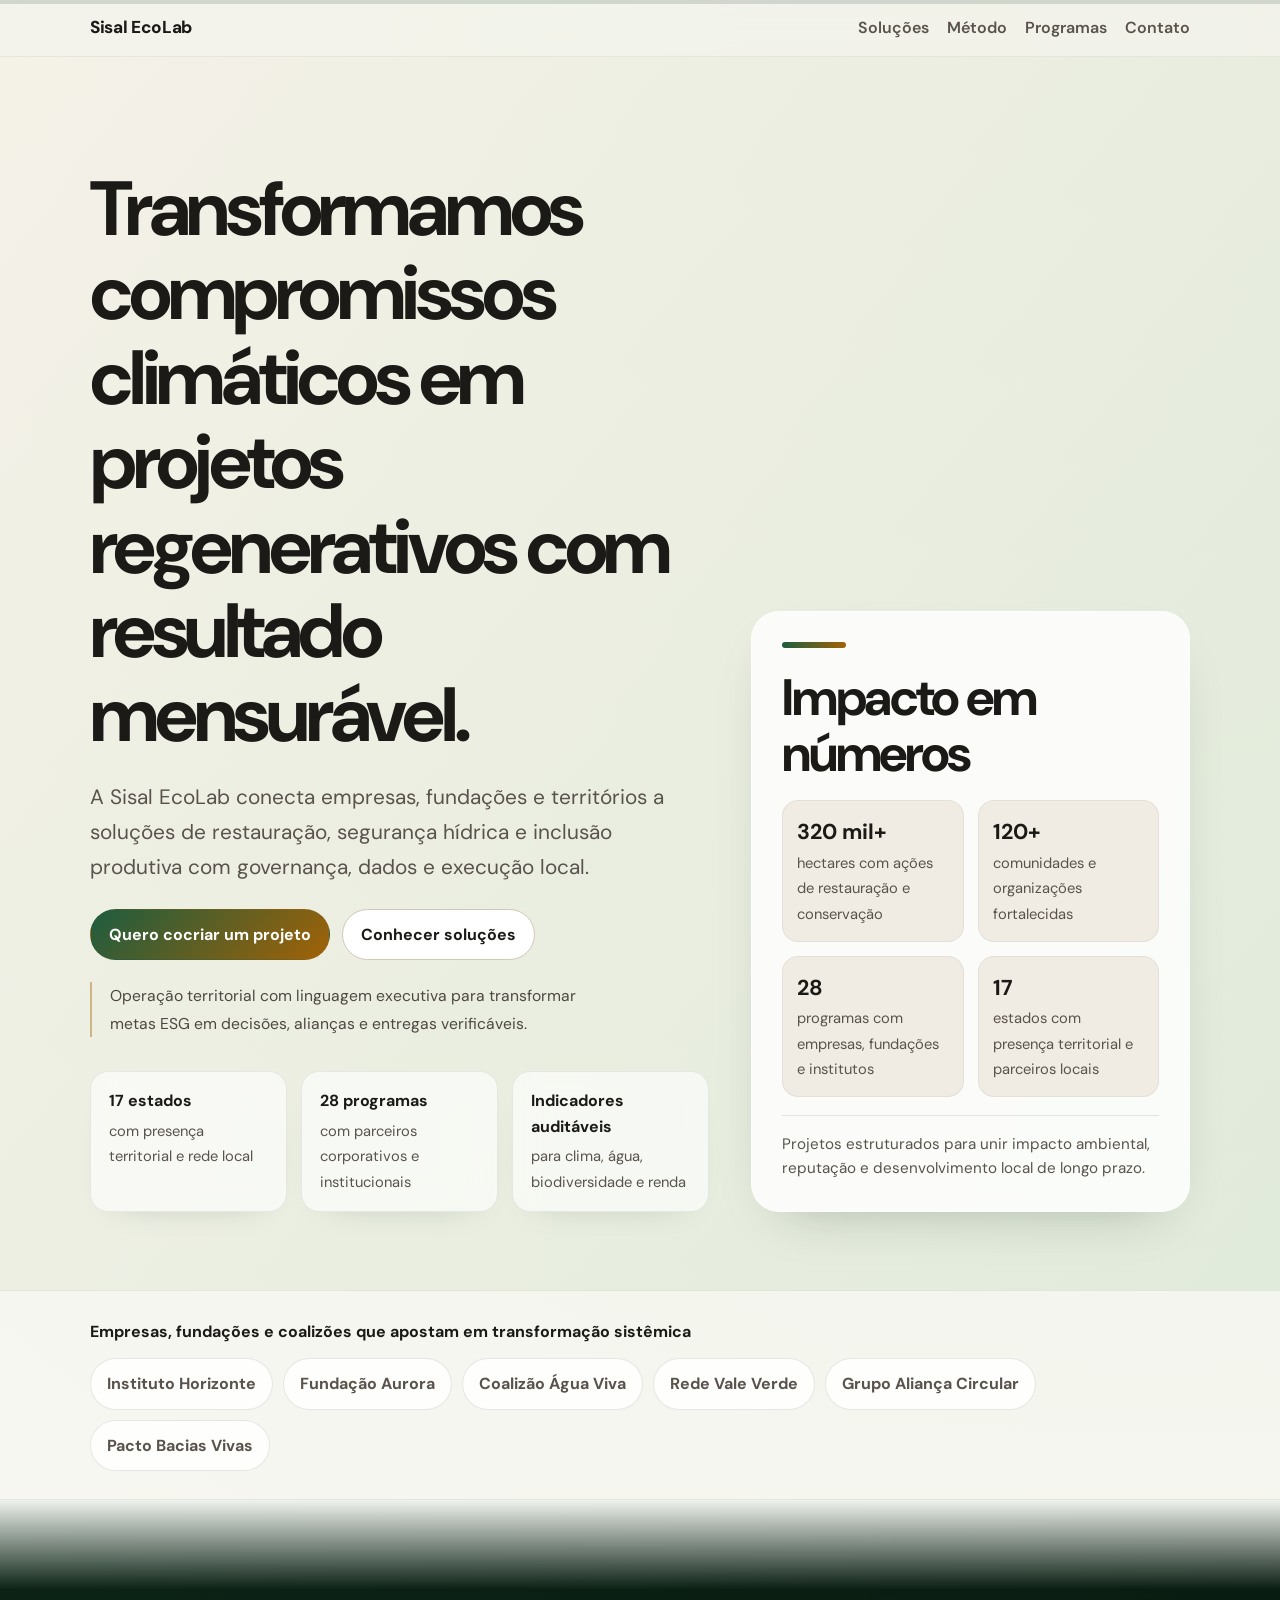
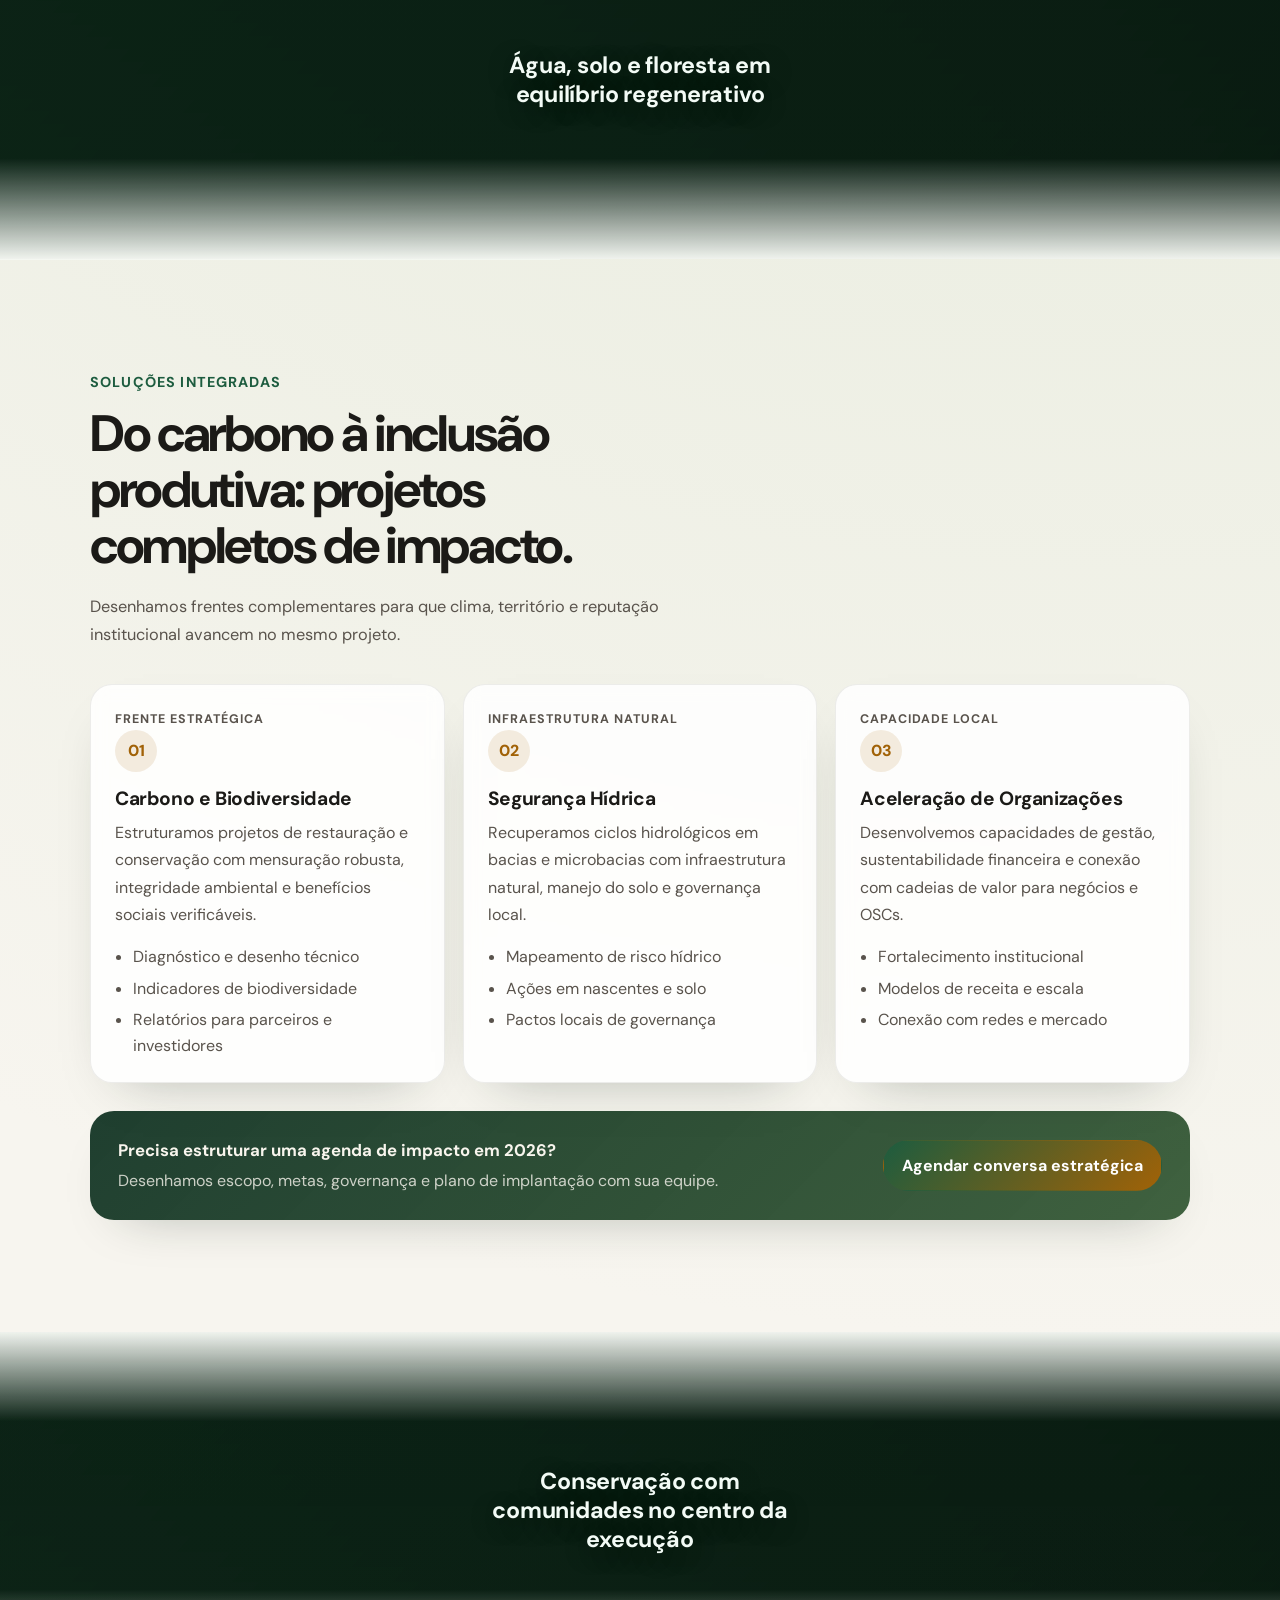
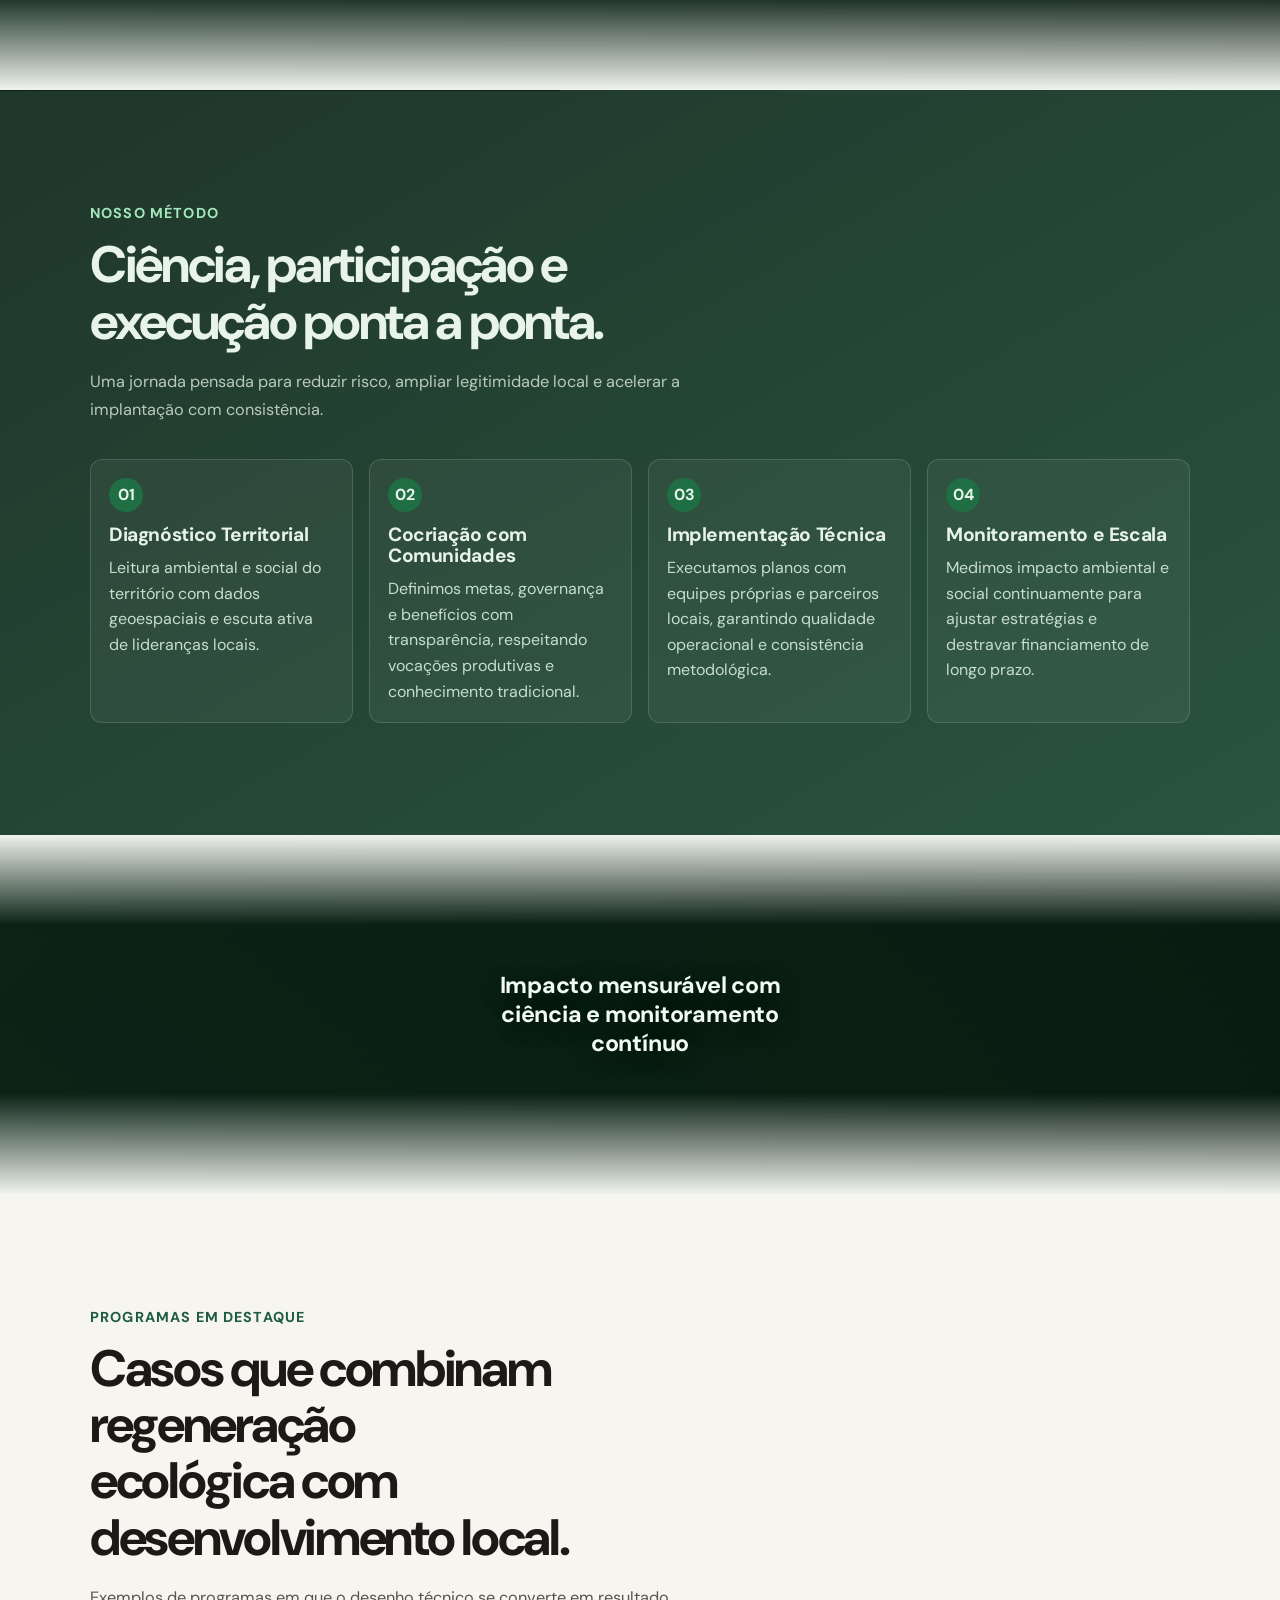
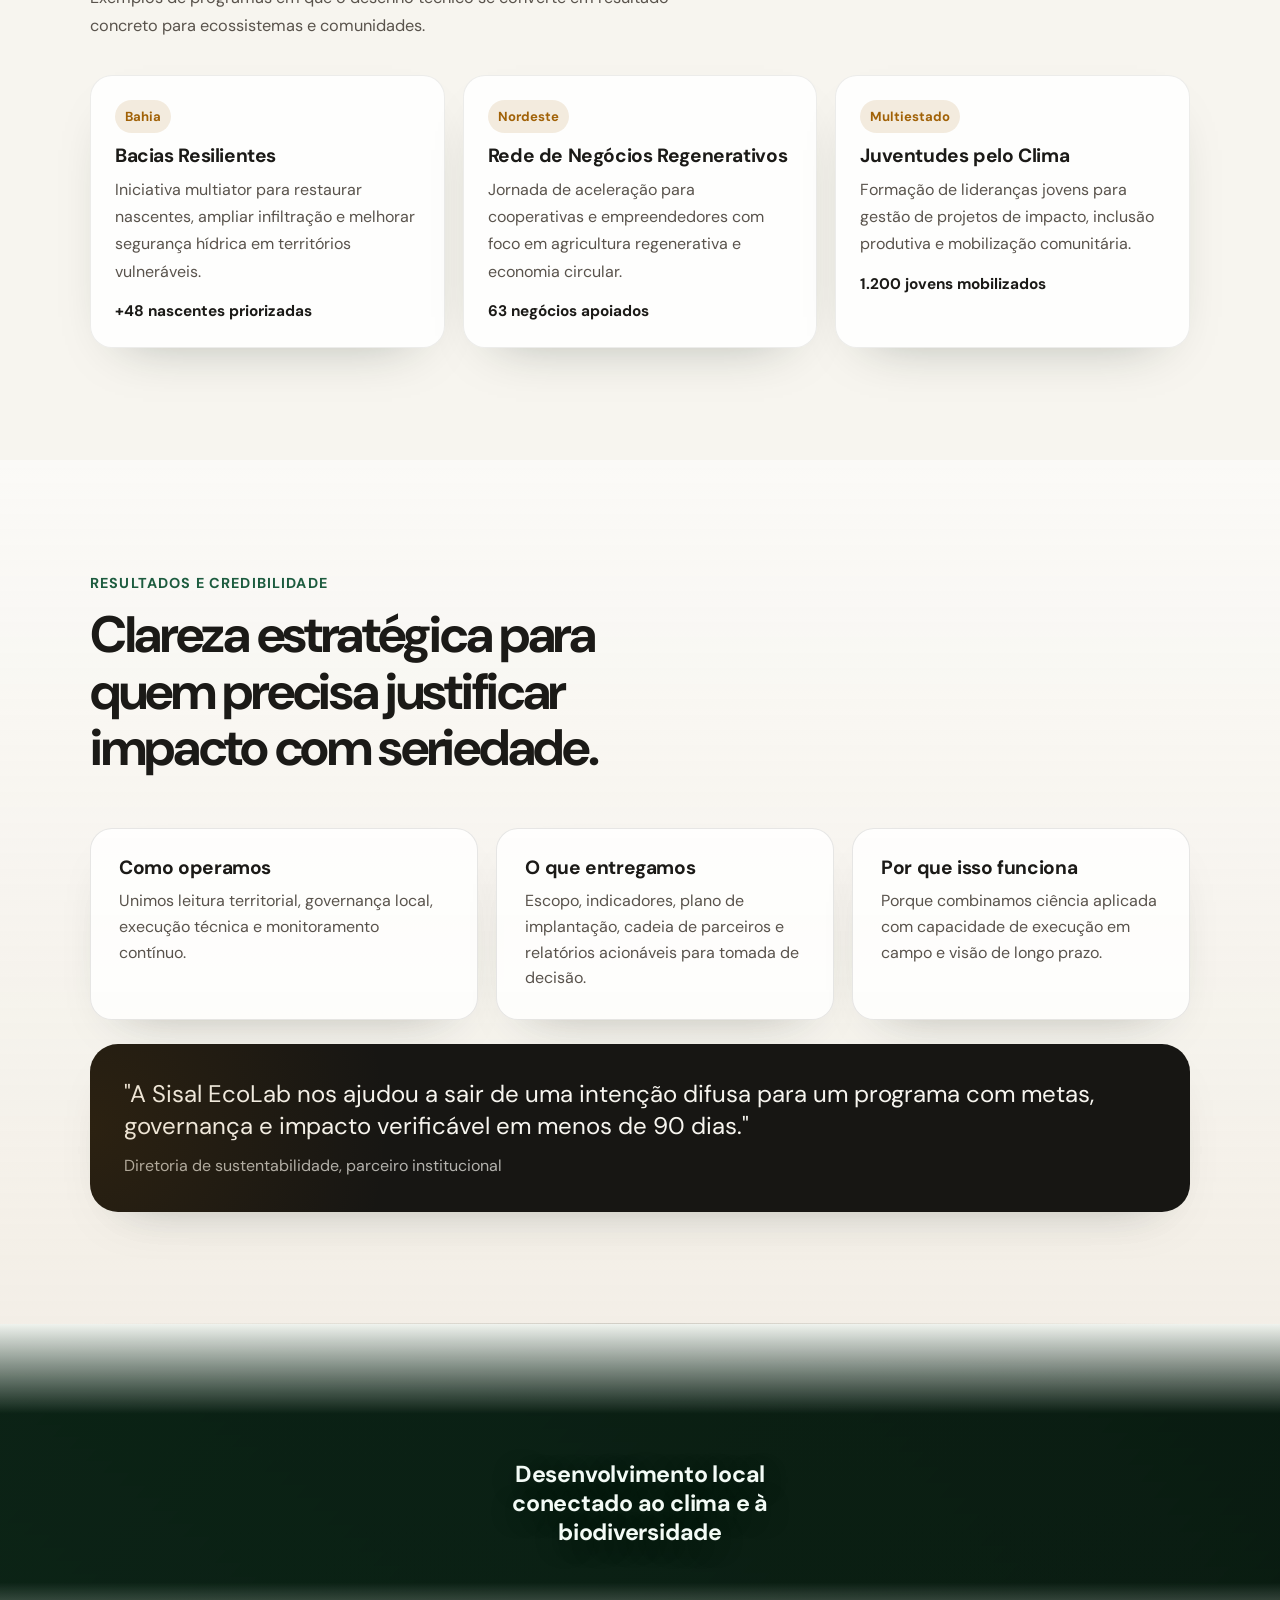
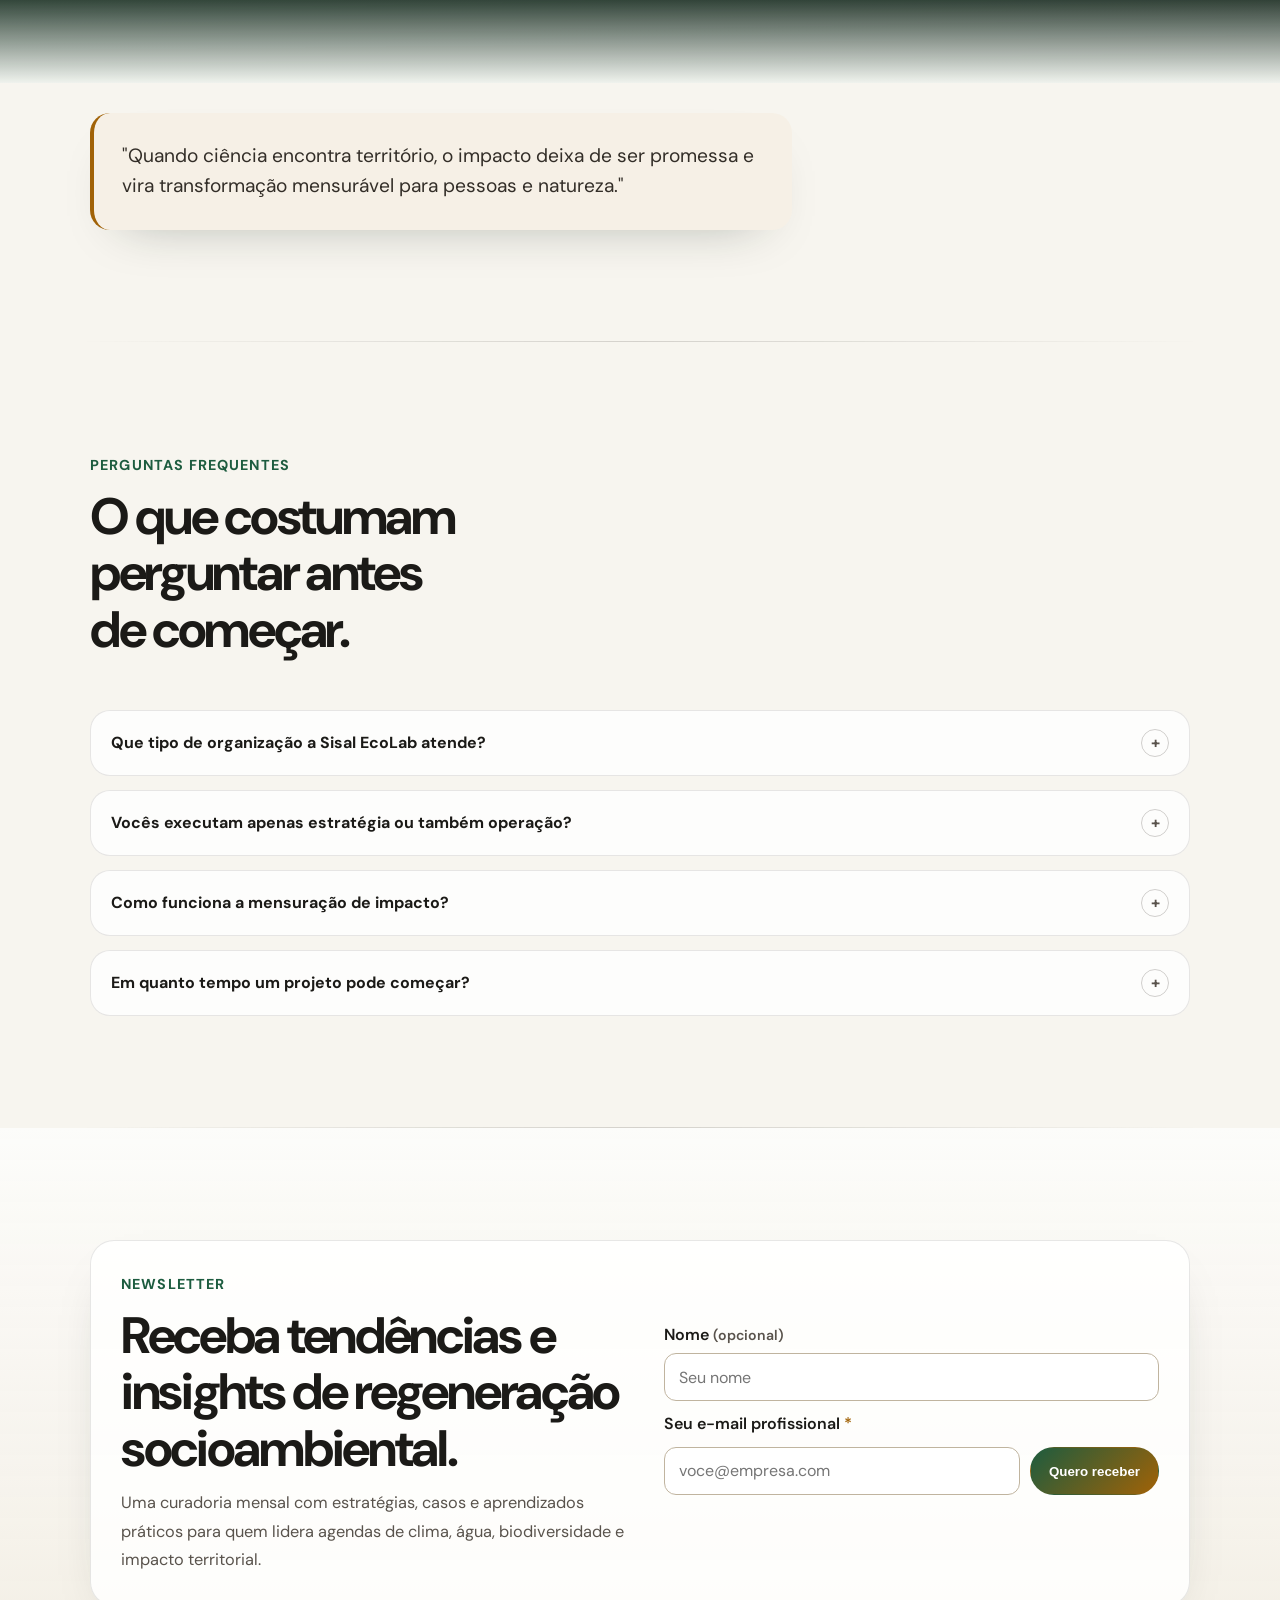
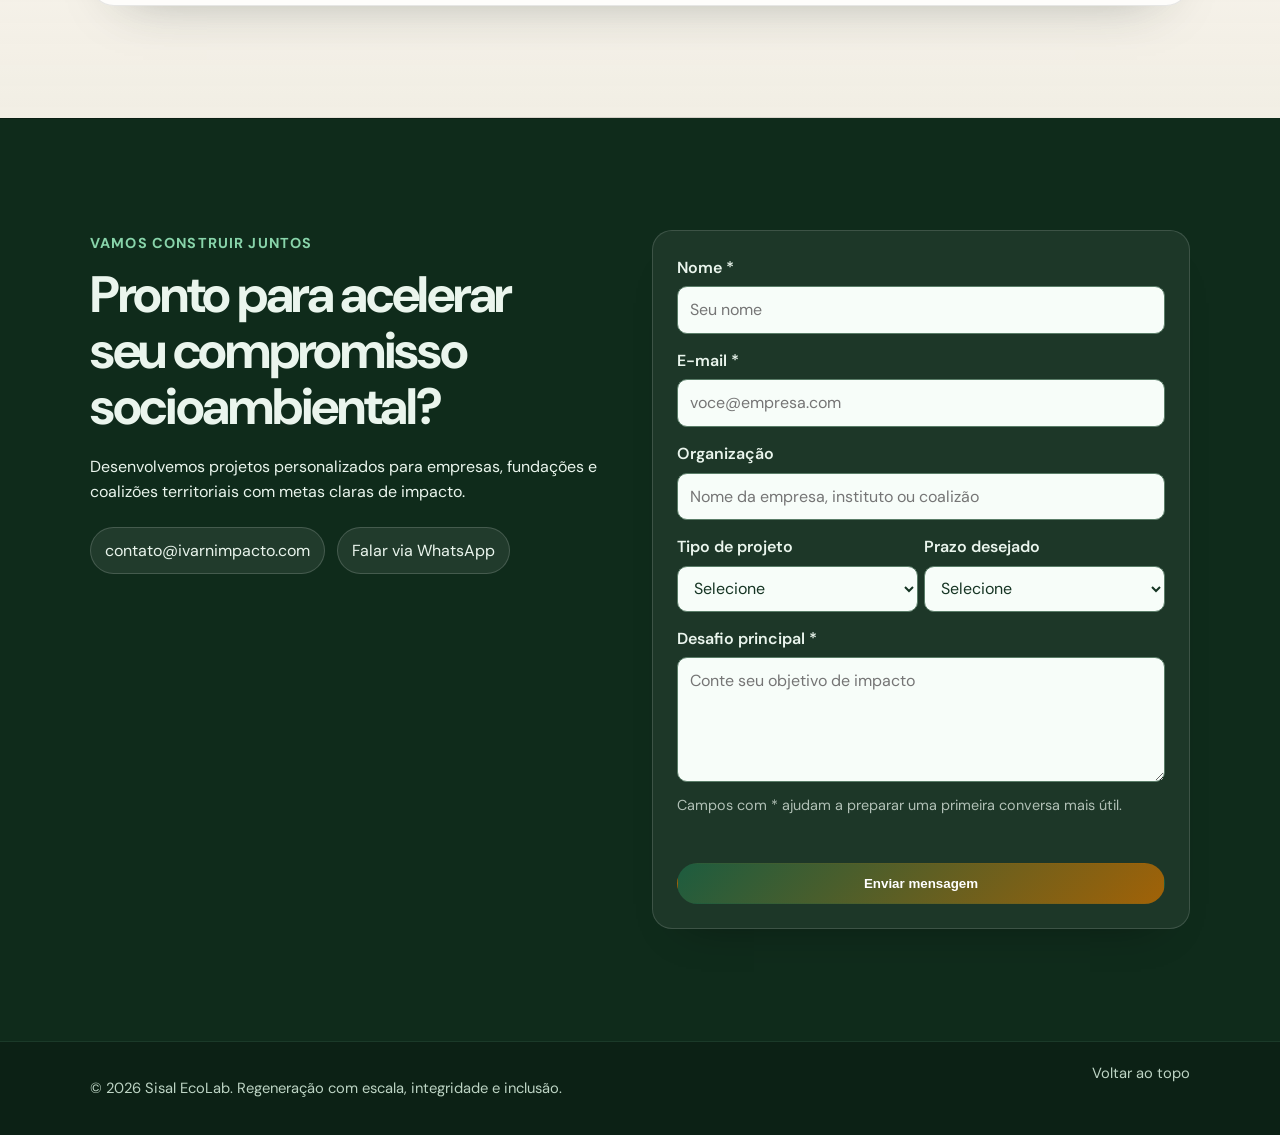
==== index.html @ efd819de "Integra formulário de contato ao Formspree (xqewwgpq) e envio via fetch. Made-with: Cursor" ====
<!doctype html>
<html lang="pt-BR">
  <head>
    <meta charset="UTF-8" />
    <meta name="viewport" content="width=device-width, initial-scale=1.0" />
    <title>Sisal EcoLab | Regeneração com Comunidades</title>
    <meta
      name="description"
      content="Aceleramos regeneração ambiental e impacto social com ciência, tecnologia e colaboração local."
    />
    <meta name="theme-color" content="#1d7a4c" />
    <meta property="og:type" content="website" />
    <meta property="og:title" content=" Sisal EcoLab| Regeneração com Comunidades" />
    <meta
      property="og:description"
      content="Aceleramos regeneração ambiental e impacto social com ciência, tecnologia e colaboração local."
    />
    <meta
      property="og:image"
      content="https://images.unsplash.com/photo-1448375240586-882707db888b?auto=format&fit=crop&w=1800&q=80"
    />
    <link rel="preconnect" href="https://fonts.googleapis.com" />
    <link rel="preconnect" href="https://fonts.gstatic.com" crossorigin />
    <link
      href="https://fonts.googleapis.com/css2?family=DM+Sans:wght@400;500;700;800&display=swap"
      rel="stylesheet"
    />
    <link
      rel="preload"
      as="image"
      href="https://images.unsplash.com/photo-1448375240586-882707db888b?auto=format&fit=crop&w=1800&q=80"
    />
    <link rel="stylesheet" href="styles.css" />
  </head>
  <body class="no-js">
    <a class="skip-link" href="#inicio">Pular para o conteúdo</a>
    <div class="scroll-bg" aria-hidden="true">
      <div class="scroll-bg-layer scroll-bg-primary"></div>
      <div class="scroll-bg-layer scroll-bg-secondary"></div>
      <div class="scroll-bg-vignette"></div>
    </div>

    <div class="scroll-progress" aria-hidden="true">
      <span class="scroll-progress-bar"></span>
    </div>

    <header class="site-header">
      <div class="container nav">
        <a class="logo" href="#inicio">Sisal EcoLab </a>
        <button
          type="button"
          class="nav-toggle"
          aria-expanded="false"
          aria-controls="nav-primary"
          aria-label="Abrir menu de navegação"
        >
          <span class="nav-toggle__bar" aria-hidden="true"></span>
          <span class="nav-toggle__bar" aria-hidden="true"></span>
          <span class="nav-toggle__bar" aria-hidden="true"></span>
        </button>
        <nav id="nav-primary" class="primary-nav" aria-label="Principal">
          <a href="#solucoes">Soluções</a>
          <a href="#metodo">Método</a>
          <a href="#programas">Programas</a>
          <a href="#contato">Contato</a>
        </nav>
      </div>
    </header>

    <main>
      <section id="inicio" class="hero reveal">
        <div class="container hero-grid">
          <div class="hero-copy">
            <h1>Transformamos compromissos climáticos em projetos regenerativos com resultado mensurável.</h1>
            <p class="lead">
              A Sisal EcoLab conecta empresas, fundações e territórios a
              soluções de restauração, segurança hídrica e inclusão produtiva
              com governança, dados e execução local.
            </p>
            <div class="hero-cta">
              <a class="btn btn-primary" href="#contato">Quero cocriar um projeto</a>
              <a class="btn btn-secondary" href="#solucoes">Conhecer soluções</a>
            </div>
            <div class="hero-editorial-note">
              Operação territorial com linguagem executiva para transformar metas
              ESG em decisões, alianças e entregas verificáveis.
            </div>
            <div class="hero-proof">
              <div>
                <strong>17 estados</strong>
                <span>com presença territorial e rede local</span>
              </div>
              <div>
                <strong>28 programas</strong>
                <span>com parceiros corporativos e institucionais</span>
              </div>
              <div>
                <strong>Indicadores auditáveis</strong>
                <span>para clima, água, biodiversidade e renda</span>
              </div>
            </div>
          </div>
          <aside class="hero-card reveal">
            <div class="hero-card-accent" aria-hidden="true"></div>
            <h2>Impacto em números</h2>
            <div class="stats-grid">
              <article>
                <strong data-countup="320">320 mil+</strong>
                <span>hectares com ações de restauração e conservação</span>
              </article>
              <article>
                <strong data-countup="120">120+</strong>
                <span>comunidades e organizações fortalecidas</span>
              </article>
              <article>
                <strong data-countup="28">28</strong>
                <span>programas com empresas, fundações e institutos</span>
              </article>
              <article>
                <strong data-countup="17">17</strong>
                <span>estados com presença territorial e parceiros locais</span>
              </article>
            </div>
            <div class="hero-card-note">
              Projetos estruturados para unir impacto ambiental, reputação e
              desenvolvimento local de longo prazo.
            </div>
          </aside>
        </div>
      </section>

      <section class="trust reveal">
        <div class="container">
          <p>Empresas, fundações e coalizões que apostam em transformação sistêmica</p>
          <div class="trust-list">
            <span>Instituto Horizonte</span>
            <span>Fundação Aurora</span>
            <span>Coalizão Água Viva</span>
            <span>Rede Vale Verde</span>
            <span>Grupo Aliança Circular</span>
            <span>Pacto Bacias Vivas</span>
          </div>
        </div>
      </section>

      <div class="scroll-transition transition-water reveal">
        <div class="scroll-transition-media"></div>
        <div class="scroll-transition-overlay"></div>
        <div class="scroll-transition-content">
          <p>Água, solo e floresta em equilíbrio regenerativo</p>
        </div>
      </div>

      <section id="solucoes" class="section section-image solucoes-bg reveal">
        <div class="container">
          <div class="section-heading">
            <p class="eyebrow">Soluções integradas</p>
            <h2>Do carbono à inclusão produtiva: projetos completos de impacto.</h2>
            <p class="section-intro">
              Desenhamos frentes complementares para que clima, território e
              reputação institucional avancem no mesmo projeto.
            </p>
          </div>
          <div class="cards">
            <article class="card reveal">
              <p class="card-eyebrow">Frente estratégica</p>
              <div class="card-icon" aria-hidden="true">01</div>
              <h3>Carbono e Biodiversidade</h3>
              <p>
                Estruturamos projetos de restauração e conservação com
                mensuração robusta, integridade ambiental e benefícios sociais
                verificáveis.
              </p>
              <ul class="card-list">
                <li>Diagnóstico e desenho técnico</li>
                <li>Indicadores de biodiversidade</li>
                <li>Relatórios para parceiros e investidores</li>
              </ul>
            </article>
            <article class="card reveal">
              <p class="card-eyebrow">Infraestrutura natural</p>
              <div class="card-icon" aria-hidden="true">02</div>
              <h3>Segurança Hídrica</h3>
              <p>
                Recuperamos ciclos hidrológicos em bacias e microbacias com
                infraestrutura natural, manejo do solo e governança local.
              </p>
              <ul class="card-list">
                <li>Mapeamento de risco hídrico</li>
                <li>Ações em nascentes e solo</li>
                <li>Pactos locais de governança</li>
              </ul>
            </article>
            <article class="card reveal">
              <p class="card-eyebrow">Capacidade local</p>
              <div class="card-icon" aria-hidden="true">03</div>
              <h3>Aceleração de Organizações</h3>
              <p>
                Desenvolvemos capacidades de gestão, sustentabilidade financeira
                e conexão com cadeias de valor para negócios e OSCs.
              </p>
              <ul class="card-list">
                <li>Fortalecimento institucional</li>
                <li>Modelos de receita e escala</li>
                <li>Conexão com redes e mercado</li>
              </ul>
            </article>
          </div>
          <div class="inline-cta reveal">
            <div>
              <strong>Precisa estruturar uma agenda de impacto em 2026?</strong>
              <p>Desenhamos escopo, metas, governança e plano de implantação com sua equipe.</p>
            </div>
            <a class="btn btn-primary" href="#contato">Agendar conversa estratégica</a>
          </div>
        </div>
      </section>

      <div class="scroll-transition transition-forest reveal">
        <div class="scroll-transition-media"></div>
        <div class="scroll-transition-overlay"></div>
        <div class="scroll-transition-content">
          <p>Conservação com comunidades no centro da execução</p>
        </div>
      </div>

      <section id="metodo" class="section section-dark section-image metodo-bg reveal">
        <div class="container">
          <div class="section-heading section-heading-dark">
            <p class="eyebrow">Nosso método</p>
            <h2>Ciência, participação e execução ponta a ponta.</h2>
            <p class="section-intro">
              Uma jornada pensada para reduzir risco, ampliar legitimidade local
              e acelerar a implantação com consistência.
            </p>
          </div>
          <div class="timeline">
            <article class="reveal">
              <span>01</span>
              <h3>Diagnóstico Territorial</h3>
              <p>
                Leitura ambiental e social do território com dados geoespaciais
                e escuta ativa de lideranças locais.
              </p>
            </article>
            <article class="reveal">
              <span>02</span>
              <h3>Cocriação com Comunidades</h3>
              <p>
                Definimos metas, governança e benefícios com transparência,
                respeitando vocações produtivas e conhecimento tradicional.
              </p>
            </article>
            <article class="reveal">
              <span>03</span>
              <h3>Implementação Técnica</h3>
              <p>
                Executamos planos com equipes próprias e parceiros locais,
                garantindo qualidade operacional e consistência metodológica.
              </p>
            </article>
            <article class="reveal">
              <span>04</span>
              <h3>Monitoramento e Escala</h3>
              <p>
                Medimos impacto ambiental e social continuamente para ajustar
                estratégias e destravar financiamento de longo prazo.
              </p>
            </article>
          </div>
        </div>
      </section>

      <div class="scroll-transition transition-earth reveal">
        <div class="scroll-transition-media"></div>
        <div class="scroll-transition-overlay"></div>
        <div class="scroll-transition-content">
          <p>Impacto mensurável com ciência e monitoramento contínuo</p>
        </div>
      </div>

      <section id="programas" class="section section-image programas-bg reveal">
        <div class="container">
          <div class="section-heading">
            <p class="eyebrow">Programas em destaque</p>
            <h2>Casos que combinam regeneração ecológica com desenvolvimento local.</h2>
            <p class="section-intro">
              Exemplos de programas em que o desenho técnico se converte em
              resultado concreto para ecossistemas e comunidades.
            </p>
          </div>
          <div class="showcase">
            <article class="showcase-card reveal">
              <span class="badge">Bahia</span>
              <h3>Bacias Resilientes</h3>
              <p>
                Iniciativa multiator para restaurar nascentes, ampliar infiltração
                e melhorar segurança hídrica em territórios vulneráveis.
              </p>
              <strong class="showcase-metric">+48 nascentes priorizadas</strong>
            </article>
            <article class="showcase-card reveal">
              <span class="badge">Nordeste</span>
              <h3>Rede de Negócios Regenerativos</h3>
              <p>
                Jornada de aceleração para cooperativas e empreendedores com foco
                em agricultura regenerativa e economia circular.
              </p>
              <strong class="showcase-metric">63 negócios apoiados</strong>
            </article>
            <article class="showcase-card reveal">
              <span class="badge">Multiestado</span>
              <h3>Juventudes pelo Clima</h3>
              <p>
                Formação de lideranças jovens para gestão de projetos de impacto,
                inclusão produtiva e mobilização comunitária.
              </p>
              <strong class="showcase-metric">1.200 jovens mobilizados</strong>
            </article>
          </div>
        </div>
      </section>

      <section class="section results reveal">
        <div class="container">
          <div class="section-heading">
            <p class="eyebrow">Resultados e credibilidade</p>
            <h2>Clareza estratégica para quem precisa justificar impacto com seriedade.</h2>
          </div>
          <div class="results-grid">
            <article class="result-card reveal">
              <h3>Como operamos</h3>
              <p>Unimos leitura territorial, governança local, execução técnica e monitoramento contínuo.</p>
            </article>
            <article class="result-card reveal">
              <h3>O que entregamos</h3>
              <p>Escopo, indicadores, plano de implantação, cadeia de parceiros e relatórios acionáveis para tomada de decisão.</p>
            </article>
            <article class="result-card reveal">
              <h3>Por que isso funciona</h3>
              <p>Porque combinamos ciência aplicada com capacidade de execução em campo e visão de longo prazo.</p>
            </article>
          </div>
          <div class="testimonial reveal">
            <p>
              "A Sisal EcoLab nos ajudou a sair de uma intenção difusa para um programa
              com metas, governança e impacto verificável em menos de 90 dias."
            </p>
            <span>Diretoria de sustentabilidade, parceiro institucional</span>
          </div>
        </div>
      </section>

      <div class="scroll-transition transition-community reveal">
        <div class="scroll-transition-media"></div>
        <div class="scroll-transition-overlay"></div>
        <div class="scroll-transition-content">
          <p>Desenvolvimento local conectado ao clima e à biodiversidade</p>
        </div>
      </div>

      <section class="section quote reveal">
        <div class="container">
          <blockquote>
            "Quando ciência encontra território, o impacto deixa de ser promessa
            e vira transformação mensurável para pessoas e natureza."
          </blockquote>
        </div>
      </section>

      <section class="section faq reveal">
        <div class="container">
          <div class="section-heading">
            <p class="eyebrow">Perguntas frequentes</p>
            <h2>O que costumam perguntar antes de começar.</h2>
          </div>
          <div class="faq-list">
            <details class="faq-item reveal">
              <summary>Que tipo de organização a Sisal EcoLab atende?</summary>
              <p>Empresas, fundações, institutos e coalizões que precisam estruturar ou operar projetos de impacto socioambiental com metas claras.</p>
            </details>
            <details class="faq-item reveal">
              <summary>Vocês executam apenas estratégia ou também operação?</summary>
              <p>Atuamos ponta a ponta: diagnóstico, desenho, governança, implantação, mobilização local e monitoramento de resultados.</p>
            </details>
            <details class="faq-item reveal">
              <summary>Como funciona a mensuração de impacto?</summary>
              <p>Definimos indicadores desde o início e construímos rotinas de monitoramento para clima, água, biodiversidade e impacto social.</p>
            </details>
            <details class="faq-item reveal">
              <summary>Em quanto tempo um projeto pode começar?</summary>
              <p>Projetos mais enxutos podem iniciar em poucas semanas. Programas territoriais maiores passam por uma fase inicial de desenho e alinhamento.</p>
            </details>
          </div>
        </div>
      </section>

      <section class="section newsletter reveal" aria-label="Newsletter">
        <div class="container newsletter-wrap">
          <div class="newsletter-copy">
            <p class="eyebrow">Newsletter</p>
            <h2>Receba tendências e insights de regeneração socioambiental.</h2>
            <p class="section-intro">
              Uma curadoria mensal com estratégias, casos e aprendizados práticos
              para quem lidera agendas de clima, água, biodiversidade e impacto territorial.
            </p>
          </div>
          <form
            class="newsletter-form"
            action="https://formspree.io/f/mjgjjpgy"
            method="POST"
            novalidate
          >
            <input type="hidden" name="_subject" value="Newsletter — Sisal EcoLab" />
            <div class="newsletter-name-field">
              <label for="newsletter-name">Nome <span class="optional-hint">(opcional)</span></label>
              <input
                id="newsletter-name"
                name="nome"
                type="text"
                autocomplete="name"
                placeholder="Seu nome"
              />
            </div>
            <label for="newsletter-email">
              Seu e-mail profissional <span class="required-mark" aria-hidden="true">*</span>
            </label>
            <div class="newsletter-field">
              <input
                id="newsletter-email"
                name="email"
                type="email"
                autocomplete="email"
                required
                placeholder="voce@empresa.com"
              />
              <button type="submit" class="btn btn-primary">Quero receber</button>
            </div>
            <p class="newsletter-status" role="status" aria-live="polite"></p>
          </form>
        </div>
      </section>

      <section id="contato" class="section cta section-image cta-bg reveal">
        <div class="container cta-grid">
          <div>
            <p class="eyebrow">Vamos construir juntos</p>
            <h2>Pronto para acelerar seu compromisso socioambiental?</h2>
            <p>
              Desenvolvemos projetos personalizados para empresas, fundações e
              coalizões territoriais com metas claras de impacto.
            </p>
            <div class="contact-options">
              <a href="mailto:contato@ivarnimpacto.com">contato@ivarnimpacto.com</a>
              <a href="https://wa.me/5500000000000">Falar via WhatsApp</a>
            </div>
          </div>
          <form
            class="contact-form"
            aria-label="Contato"
            action="https://formspree.io/f/xqewwgpq"
            method="POST"
            novalidate
          >
            <input type="hidden" name="_subject" value="Contato — Sisal EcoLab (site)" />
            <div class="field">
              <label for="contact-name">Nome <span aria-hidden="true">*</span></label>
              <input
                id="contact-name"
                name="name"
                type="text"
                autocomplete="name"
                required
                placeholder="Seu nome"
              />
            </div>
            <div class="field">
              <label for="contact-email">E-mail <span aria-hidden="true">*</span></label>
              <input
                id="contact-email"
                name="email"
                type="email"
                autocomplete="email"
                required
                placeholder="voce@empresa.com"
              />
            </div>
            <div class="field">
              <label for="contact-organization">Organização</label>
              <input
                id="contact-organization"
                name="organization"
                type="text"
                autocomplete="organization"
                placeholder="Nome da empresa, instituto ou coalizão"
              />
            </div>
            <div class="field field-split">
              <div>
                <label for="contact-project">Tipo de projeto</label>
                <select id="contact-project" name="projectType">
                  <option value="">Selecione</option>
                  <option>Carbono e biodiversidade</option>
                  <option>Segurança hídrica</option>
                  <option>Desenvolvimento territorial</option>
                  <option>Aceleração institucional</option>
                </select>
              </div>
              <div>
                <label for="contact-timeline">Prazo desejado</label>
                <select id="contact-timeline" name="timeline">
                  <option value="">Selecione</option>
                  <option>Imediato</option>
                  <option>30 a 60 dias</option>
                  <option>Próximo trimestre</option>
                  <option>Em planejamento</option>
                </select>
              </div>
            </div>
            <div class="field">
              <label for="contact-message">Desafio principal <span aria-hidden="true">*</span></label>
              <textarea
                id="contact-message"
                name="message"
                rows="4"
                required
                placeholder="Conte seu objetivo de impacto"
              ></textarea>
            </div>
            <p class="field-help">Campos com * ajudam a preparar uma primeira conversa mais útil.</p>
            <p class="form-status" role="status" aria-live="polite"></p>
            <button type="submit" class="btn btn-primary">Enviar mensagem</button>
          </form>
        </div>
      </section>
    </main>

    <footer class="site-footer">
      <div class="container footer-content">
        <p>© 2026 Sisal EcoLab. Regeneração com escala, integridade e inclusão.</p>
        <a href="#inicio">Voltar ao topo</a>
      </div>
    </footer>

    <script src="script.js"></script>
  </body>
</html>
---- styles.css ----
:root {
  --bg: #f7f5ef;
  --surface: #ffffff;
  --surface-2: #f1ece3;
  --text: #1b1a17;
  --muted: #59534c;
  --primary: #1d5c3f;
  --primary-2: #143e2b;
  --accent: #a16207;
  --ring: rgba(29, 92, 63, 0.2);
  --card-shadow: 0 22px 54px -34px rgba(19, 34, 24, 0.38);
  --progress-start: #1d5c3f;
  --progress-end: #b9872d;
  --progress-glow: rgba(185, 135, 45, 0.42);
  --border-soft: rgba(27, 26, 23, 0.1);
  --scrollbar-track: #e2ddd2;
  --scrollbar-thumb: #2f6b4d;
  --scrollbar-thumb-active: #9f6e1f;
  --scrollbar-glow: rgba(159, 110, 31, 0.35);
  --section-space: clamp(76px, 9vw, 112px);
}

* {
  box-sizing: border-box;
}

html,
body {
  margin: 0;
  padding: 0;
  font-family: "DM Sans", sans-serif;
  background: var(--bg);
  color: var(--text);
}

html {
  scroll-behavior: smooth;
  scrollbar-color: var(--scrollbar-thumb) var(--scrollbar-track);
  scrollbar-width: thin;
  transition: scrollbar-color 0.35s ease;
}

body {
  position: relative;
  line-height: 1.6;
  background-image: radial-gradient(circle at 90% 0, rgba(210, 223, 197, 0.72) 0, transparent 32%);
}

body::before {
  content: "";
  position: fixed;
  inset: 0;
  z-index: -1;
  pointer-events: none;
  opacity: 0.12;
  background-image:
    radial-gradient(circle at 12% 14%, rgba(255, 255, 255, 0.45), transparent 26%),
    radial-gradient(circle at 90% 85%, rgba(166, 128, 69, 0.13), transparent 24%),
    repeating-linear-gradient(
      45deg,
      rgba(35, 32, 28, 0.015) 0px,
      rgba(35, 32, 28, 0.015) 1px,
      transparent 1px,
      transparent 8px
    );
}

::-webkit-scrollbar {
  width: 13px;
  transition: width 0.3s ease;
}

::-webkit-scrollbar-track {
  background: var(--scrollbar-track);
  border-left: 1px solid rgba(31, 41, 30, 0.08);
  transition: background-color 0.35s ease;
}

::-webkit-scrollbar-thumb {
  background: linear-gradient(180deg, var(--scrollbar-thumb) 0%, #1f523a 100%);
  border: 2px solid var(--scrollbar-track);
  border-radius: 999px;
  box-shadow: 0 0 0 0 var(--scrollbar-glow);
  transition: background 0.35s ease, border-color 0.35s ease, box-shadow 0.35s ease;
}

::-webkit-scrollbar-thumb:hover {
  background: linear-gradient(180deg, var(--scrollbar-thumb-active) 0%, #805715 100%);
}

body.is-scrolling {
  --scrollbar-thumb: #2c7750;
  --scrollbar-track: #dbd5c8;
}

body.is-deep-scroll {
  --scrollbar-thumb: #9f6e1f;
  --scrollbar-track: #d6d0c2;
  --scrollbar-glow: rgba(159, 110, 31, 0.48);
}

a {
  color: inherit;
  text-decoration: none;
}

a:focus-visible,
button:focus-visible,
.btn:focus-visible {
  outline: 2px solid var(--primary);
  outline-offset: 3px;
}

.skip-link {
  position: fixed;
  top: -120px;
  left: 16px;
  z-index: 10050;
  padding: 12px 16px;
  background: var(--primary);
  color: #fff;
  font-weight: 700;
  border-radius: 10px;
  white-space: nowrap;
  box-shadow: 0 10px 28px rgba(0, 0, 0, 0.22);
  transition: top 0.22s ease;
}

.skip-link:focus,
.skip-link:focus-visible {
  top: calc(8px + env(safe-area-inset-top, 0px));
  outline: 2px solid #fff;
  outline-offset: 2px;
}

.container {
  width: min(1100px, 92%);
  margin: 0 auto;
}

.scroll-bg {
  position: fixed;
  inset: 0;
  z-index: -2;
  overflow: hidden;
  pointer-events: none;
}

.scroll-bg-layer {
  position: absolute;
  inset: -5%;
  background-position: center;
  background-size: cover;
  background-repeat: no-repeat;
  transform: scale(1.08);
  filter: saturate(1.05) contrast(1.04);
  transition: opacity 1.05s cubic-bezier(0.22, 1, 0.36, 1);
  will-change: transform, opacity;
}

.scroll-bg-primary {
  opacity: 1;
}

.scroll-bg-secondary {
  opacity: 0;
}

.scroll-bg-vignette {
  position: absolute;
  inset: 0;
  background:
    radial-gradient(circle at 20% 15%, rgba(212, 236, 216, 0.2), transparent 42%),
    linear-gradient(180deg, rgba(244, 247, 242, 0.82) 0%, rgba(244, 247, 242, 0.56) 48%, rgba(244, 247, 242, 0.86) 100%);
  animation: vignettePulse 11s ease-in-out infinite;
}

.site-header {
  position: sticky;
  top: 0;
  z-index: 20;
  background: rgba(247, 245, 239, 0.8);
  backdrop-filter: blur(14px);
  border-bottom: 1px solid rgba(27, 26, 23, 0.06);
  transition: background 0.24s ease, border-color 0.24s ease, box-shadow 0.24s ease;
}

.site-header.is-compact {
  background: rgba(247, 245, 239, 0.94);
  border-color: rgba(27, 26, 23, 0.1);
  box-shadow: 0 18px 30px -28px rgba(0, 0, 0, 0.4);
}

.scroll-progress {
  position: fixed;
  top: 0;
  left: 0;
  width: 100%;
  height: 4px;
  z-index: 40;
  background: rgba(12, 50, 28, 0.14);
}

header,
main,
footer {
  position: relative;
  z-index: 1;
}

.scroll-progress-bar {
  display: block;
  width: 0;
  height: 100%;
  background: linear-gradient(90deg, var(--progress-start) 0%, var(--progress-end) 100%);
  box-shadow: 0 0 16px var(--progress-glow);
  transition: width 0.12s linear, background 0.4s ease, box-shadow 0.4s ease;
}

.nav {
  display: flex;
  flex-wrap: wrap;
  justify-content: space-between;
  align-items: center;
  padding: 14px 0;
  gap: 12px 20px;
}

.logo {
  font-weight: 800;
  letter-spacing: -0.02em;
  font-size: 1.08rem;
}

.nav-toggle {
  display: none;
  flex-direction: column;
  justify-content: center;
  gap: 5px;
  width: 44px;
  height: 44px;
  padding: 0;
  border: 1px solid #c5d9c9;
  border-radius: 10px;
  background: rgba(255, 255, 255, 0.65);
  cursor: pointer;
  transition: background 0.2s ease, border-color 0.2s ease;
}

.nav-toggle:hover {
  background: #fff;
  border-color: #a8c4ae;
}

.nav-toggle__bar {
  display: block;
  width: 20px;
  height: 2px;
  margin: 0 auto;
  background: var(--text);
  border-radius: 1px;
  transition: transform 0.25s ease, opacity 0.2s ease;
}

.nav-toggle[aria-expanded="true"] .nav-toggle__bar:nth-child(1) {
  transform: translateY(7px) rotate(45deg);
}

.nav-toggle[aria-expanded="true"] .nav-toggle__bar:nth-child(2) {
  opacity: 0;
}

.nav-toggle[aria-expanded="true"] .nav-toggle__bar:nth-child(3) {
  transform: translateY(-7px) rotate(-45deg);
}

.primary-nav {
  display: flex;
  gap: 18px;
  font-weight: 600;
  color: var(--muted);
}

.primary-nav a {
  position: relative;
  transition: color 0.25s ease;
}

.primary-nav a::after {
  content: "";
  position: absolute;
  bottom: -4px;
  left: 0;
  width: 100%;
  height: 2px;
  background: var(--primary);
  transform: scaleX(0);
  transform-origin: left;
  transition: transform 0.25s ease;
}

.primary-nav a:hover {
  color: #1e5f3d;
}

.primary-nav a:hover::after {
  transform: scaleX(1);
}

.primary-nav a.is-active {
  color: var(--text);
  font-weight: 700;
}

.primary-nav a.is-active::after {
  transform: scaleX(1);
}

.hero {
  padding: 110px 0 78px;
  background: linear-gradient(130deg, rgba(246, 242, 233, 0.92), rgba(223, 235, 218, 0.74)),
    url("https://images.unsplash.com/photo-1448375240586-882707db888b?auto=format&fit=crop&w=1800&q=80")
      center / cover no-repeat;
}

.hero-grid {
  display: grid;
  grid-template-columns: minmax(0, 1.2fr) minmax(320px, 0.85fr);
  gap: 42px;
  align-items: end;
}

.hero-copy {
  position: relative;
}

.eyebrow {
  display: inline-block;
  margin: 0 0 12px;
  color: var(--primary);
  font-weight: 700;
  font-size: 0.9rem;
  text-transform: uppercase;
  letter-spacing: 0.08em;
}

h1,
h2,
h3 {
  line-height: 1.1;
  margin: 0;
}

h1 {
  max-width: 11ch;
  font-size: clamp(3rem, 6vw, 5.8rem);
  margin-bottom: 18px;
  letter-spacing: -0.055em;
  text-wrap: balance;
}

h2 {
  max-width: 15ch;
  font-size: clamp(2rem, 4vw, 3.3rem);
  margin-bottom: 18px;
  letter-spacing: -0.045em;
  text-wrap: balance;
}

h3 {
  font-size: 1.2rem;
  margin-bottom: 10px;
  letter-spacing: -0.02em;
}

.lead {
  font-size: clamp(1.08rem, 1.7vw, 1.3rem);
  color: var(--muted);
  max-width: 52ch;
  line-height: 1.7;
}

.hero-editorial-note {
  margin-top: 22px;
  padding-left: 18px;
  max-width: 48ch;
  border-left: 2px solid rgba(161, 98, 7, 0.42);
  color: #4e4841;
  font-size: 0.98rem;
  line-height: 1.75;
}

.hero-proof {
  margin-top: 34px;
  display: grid;
  grid-template-columns: repeat(3, minmax(0, 1fr));
  gap: 14px;
}

.hero-proof div {
  padding: 16px 18px;
  border: 1px solid rgba(27, 26, 23, 0.08);
  border-radius: 18px;
  background: rgba(255, 255, 255, 0.62);
  backdrop-filter: blur(12px);
  box-shadow: 0 14px 36px -30px rgba(19, 34, 24, 0.35);
}

.hero-proof strong {
  display: block;
  margin-bottom: 4px;
  font-size: 1rem;
}

.hero-proof span {
  color: var(--muted);
  font-size: 0.92rem;
}

.hero-cta {
  margin-top: 24px;
  display: flex;
  flex-wrap: wrap;
  gap: 12px;
}

.btn {
  border-radius: 999px;
  padding: 12px 18px;
  font-weight: 700;
  border: 1px solid transparent;
  transition: transform 0.25s ease, box-shadow 0.25s ease, background 0.25s ease;
  cursor: pointer;
  touch-action: manipulation;
}

.btn-primary {
  background: linear-gradient(135deg, var(--primary), var(--accent));
  color: #fff;
}

.btn-primary:hover {
  transform: translateY(-2px) scale(1.01);
  box-shadow: 0 16px 28px -18px rgba(120, 87, 24, 0.48);
}

.btn-secondary {
  background: #fff;
  border-color: #d2c8b6;
}

.btn-secondary:hover {
  background: #f4faf4;
  transform: translateY(-2px);
}

.hero-card {
  background: rgba(255, 255, 255, 0.82);
  padding: 30px;
  border-radius: 28px;
  border: 1px solid rgba(255, 255, 255, 0.55);
  box-shadow: var(--card-shadow);
  backdrop-filter: blur(10px);
  position: relative;
}

.hero-card-accent {
  width: 64px;
  height: 6px;
  margin-bottom: 22px;
  border-radius: 999px;
  background: linear-gradient(90deg, var(--primary), var(--accent));
}

.hero-card-note {
  margin-top: 18px;
  padding-top: 16px;
  border-top: 1px solid var(--border-soft);
  color: var(--muted);
  font-size: 0.95rem;
}

.stats-grid {
  display: grid;
  grid-template-columns: 1fr 1fr;
  gap: 14px;
}

.stats-grid article {
  background: var(--surface-2);
  border-radius: 16px;
  padding: 14px;
  border: 1px solid rgba(27, 26, 23, 0.06);
  transition: transform 0.25s ease, box-shadow 0.25s ease, border-color 0.25s ease;
}

.stats-grid article:hover {
  transform: translateY(-2px);
  box-shadow: 0 10px 30px -24px rgba(17, 77, 44, 0.7);
  border-color: rgba(161, 98, 7, 0.18);
}

.stats-grid strong {
  display: block;
  font-size: 1.35rem;
}

.stats-grid span {
  color: var(--muted);
  font-size: 0.92rem;
}

.trust {
  padding: 28px 0;
  border-top: 1px solid rgba(27, 26, 23, 0.08);
  border-bottom: 1px solid rgba(27, 26, 23, 0.08);
  background: rgba(255, 255, 255, 0.46);
}

.trust p {
  margin: 0 0 14px;
  font-weight: 700;
}

.trust-list {
  display: flex;
  flex-wrap: wrap;
  gap: 10px;
  color: var(--muted);
  font-weight: 700;
}

.trust-list span {
  padding: 12px 16px;
  border-radius: 999px;
  background: rgba(255, 255, 255, 0.86);
  border: 1px solid var(--border-soft);
}

.scroll-transition {
  position: relative;
  height: clamp(220px, 28vw, 360px);
  overflow: hidden;
  background: #0c2115;
}

.scroll-transition-media {
  position: absolute;
  inset: -8%;
  background-color: #12301f;
  background-position: center;
  background-size: cover;
  background-repeat: no-repeat;
  transform: translate3d(0, var(--parallax-shift, 0px), 0) scale(var(--parallax-scale, 1.15));
  filter: saturate(var(--media-saturation, 1.05)) contrast(var(--media-contrast, 1.03));
  opacity: var(--media-opacity, 0.92);
  transition: transform 0.42s cubic-bezier(0.22, 1, 0.36, 1), filter 0.42s ease, opacity 0.42s ease;
  will-change: transform;
}

.scroll-transition-overlay {
  position: absolute;
  inset: 0;
  background:
    linear-gradient(
      180deg,
      rgba(244, 247, 242, 0.98) 0%,
      rgba(8, 22, 14, 0.52) 25%,
      rgba(8, 22, 14, 0.48) 72%,
      rgba(244, 247, 242, 0.98) 100%
    ),
    linear-gradient(130deg, rgba(22, 60, 40, 0.35), rgba(11, 26, 17, 0.58));
  opacity: var(--overlay-opacity, 1);
  transition: opacity 0.35s ease;
}

.scroll-transition-content {
  position: absolute;
  inset: 0;
  z-index: 2;
  display: grid;
  place-items: center;
  text-align: center;
  padding: 0 18px;
}

.scroll-transition-content p {
  margin: 0;
  color: #f3fbf6;
  font-weight: 700;
  font-size: clamp(1rem, 2vw, 1.45rem);
  letter-spacing: -0.01em;
  text-shadow: 0 6px 24px rgba(0, 0, 0, 0.45);
  max-width: 20ch;
  line-height: 1.25;
}

.transition-water .scroll-transition-media {
  background-image: url("https://images.unsplash.com/photo-1451847251646-8a6c0dd1510c?auto=format&fit=crop&w=2200&q=80");
}

.transition-forest .scroll-transition-media {
  background-image: url("https://images.unsplash.com/photo-1472396961693-142e6e269027?auto=format&fit=crop&w=2200&q=80");
}

.transition-earth .scroll-transition-media {
  background-image: url("https://images.unsplash.com/photo-1500382017468-9049fed747ef?auto=format&fit=crop&w=2200&q=80");
}

.transition-community .scroll-transition-media {
  background-image: url("https://images.unsplash.com/photo-1529156069898-49953e39b3ac?auto=format&fit=crop&w=2200&q=80");
}

.section {
  padding: var(--section-space) 0;
  position: relative;
}

.section::after {
  content: "";
  position: absolute;
  left: 50%;
  bottom: 0;
  width: min(1120px, 88%);
  height: 1px;
  transform: translateX(-50%);
  background: linear-gradient(90deg, transparent, rgba(30, 27, 22, 0.16), transparent);
  pointer-events: none;
}

section[id] {
  scroll-margin-top: 96px;
}

.section-image::before {
  content: "";
  position: absolute;
  inset: 0;
  background-size: cover;
  background-position: center;
  background-attachment: fixed;
  opacity: 0.2;
  pointer-events: none;
}

.section-image::after {
  content: "";
  position: absolute;
  inset: 0;
  pointer-events: none;
  background: linear-gradient(180deg, rgba(244, 247, 242, 0.83), rgba(244, 247, 242, 0.95));
}

.section-image > .container {
  position: relative;
  z-index: 1;
}

.section-heading {
  margin-bottom: 34px;
  display: grid;
  gap: 0;
}

.section-intro {
  max-width: 58ch;
  margin: 0;
  color: var(--muted);
  font-size: 1.02rem;
  line-height: 1.75;
}

.section-heading-dark .section-intro {
  color: rgba(232, 243, 234, 0.76);
}

.solucoes-bg::before {
  background-image: url("https://images.unsplash.com/photo-1473448912268-2022ce9509d8?auto=format&fit=crop&w=1800&q=80");
}

.programas-bg::before {
  background-image: url("https://images.unsplash.com/photo-1469474968028-56623f02e42e?auto=format&fit=crop&w=1800&q=80");
}

.cta-bg::before {
  background-image: url("https://images.unsplash.com/photo-1472396961693-142e6e269027?auto=format&fit=crop&w=1800&q=80");
  opacity: 0.28;
}

.cards,
.showcase {
  display: grid;
  grid-template-columns: repeat(3, 1fr);
  gap: 18px;
}

.card,
.showcase-card {
  background: rgba(255, 255, 255, 0.86);
  border: 1px solid rgba(27, 26, 23, 0.08);
  border-radius: 22px;
  padding: 24px;
  box-shadow: var(--card-shadow);
  backdrop-filter: blur(8px);
  transition: transform 0.24s ease, box-shadow 0.24s ease, border-color 0.24s ease;
  position: relative;
  overflow: hidden;
}

.card::before,
.showcase-card::before {
  content: "";
  position: absolute;
  inset: 0 0 auto 0;
  height: 3px;
  background: linear-gradient(90deg, rgba(29, 92, 63, 0.72), rgba(161, 98, 7, 0.56));
  opacity: 0;
  transition: opacity 0.24s ease;
}

.card:hover,
.showcase-card:hover {
  transform: translateY(-5px) scale(1.01);
  border-color: rgba(161, 98, 7, 0.24);
  box-shadow: 0 22px 42px -28px rgba(17, 25, 16, 0.38);
}

.card:hover::before,
.showcase-card:hover::before {
  opacity: 1;
}

.card p,
.showcase-card p {
  margin: 0;
  color: var(--muted);
  line-height: 1.7;
}

.card-eyebrow {
  margin: 0 0 12px;
  color: var(--accent);
  font-size: 0.78rem;
  font-weight: 700;
  letter-spacing: 0.08em;
  text-transform: uppercase;
}

.card-icon {
  display: inline-flex;
  align-items: center;
  justify-content: center;
  width: 42px;
  height: 42px;
  margin-bottom: 16px;
  border-radius: 50%;
  background: rgba(161, 98, 7, 0.12);
  color: var(--accent);
  font-weight: 800;
}

.card-list {
  margin: 16px 0 0;
  padding-left: 18px;
  color: var(--muted);
}

.card-list li + li {
  margin-top: 6px;
}

.inline-cta {
  margin-top: 28px;
  padding: 26px 28px;
  display: flex;
  justify-content: space-between;
  align-items: center;
  gap: 20px;
  border-radius: 24px;
  background: linear-gradient(135deg, rgba(22, 55, 39, 0.96), rgba(47, 84, 48, 0.92));
  color: #f8f5ed;
  box-shadow: var(--card-shadow);
}

.inline-cta strong {
  display: block;
  margin-bottom: 4px;
  font-size: 1.05rem;
}

.inline-cta p {
  margin: 0;
  color: rgba(248, 245, 237, 0.8);
}

.badge {
  display: inline-flex;
  margin-bottom: 12px;
  padding: 6px 10px;
  border-radius: 999px;
  background: rgba(161, 98, 7, 0.12);
  color: var(--accent);
  font-size: 0.82rem;
  font-weight: 700;
}

.showcase-metric {
  display: block;
  margin-top: 14px;
  color: var(--text);
  font-size: 0.96rem;
}

.results {
  background: linear-gradient(180deg, rgba(255, 255, 255, 0.5), rgba(241, 236, 227, 0.72));
}

.results-grid {
  display: grid;
  grid-template-columns: 1.15fr 1fr 1fr;
  gap: 18px;
}

.result-card {
  padding: 28px;
  border-radius: 22px;
  background: rgba(255, 255, 255, 0.8);
  border: 1px solid var(--border-soft);
  box-shadow: var(--card-shadow);
}

.result-card p {
  margin: 0;
  color: var(--muted);
}

.testimonial {
  margin-top: 24px;
  padding: 34px;
  border-radius: 28px;
  background: #171613;
  color: #f7f5ef;
  box-shadow: var(--card-shadow);
  position: relative;
  overflow: hidden;
}

.testimonial::before {
  content: "";
  position: absolute;
  inset: 0 auto 0 0;
  width: 38%;
  background: radial-gradient(circle at left center, rgba(161, 98, 7, 0.15), transparent 70%);
  pointer-events: none;
}

.testimonial p {
  margin: 0 0 10px;
  font-size: clamp(1.15rem, 2.4vw, 1.5rem);
  line-height: 1.35;
}

.testimonial span {
  color: rgba(247, 245, 239, 0.7);
}

.section-dark {
  background: linear-gradient(150deg, rgba(7, 33, 20, 0.9), rgba(18, 67, 43, 0.9));
  color: #e8f3ea;
}

.metodo-bg::before {
  background-image: url("https://images.unsplash.com/photo-1532274402911-5a369e4c4bb5?auto=format&fit=crop&w=1800&q=80");
  opacity: 0.24;
}

.section-dark.section-image::after {
  background: linear-gradient(180deg, rgba(10, 36, 22, 0.78), rgba(7, 24, 15, 0.9));
}

.section-dark .eyebrow {
  color: #a3e7bc;
}

.timeline {
  display: grid;
  grid-template-columns: repeat(4, 1fr);
  gap: 16px;
}

.timeline article {
  background: rgba(255, 255, 255, 0.05);
  border: 1px solid rgba(255, 255, 255, 0.14);
  border-radius: 12px;
  padding: 18px;
  transition: transform 0.25s ease, background 0.25s ease;
}

.timeline article:hover {
  transform: translateY(-4px);
  background: rgba(255, 255, 255, 0.09);
}

.timeline span {
  display: inline-flex;
  width: 34px;
  height: 34px;
  align-items: center;
  justify-content: center;
  border-radius: 50%;
  background: #1f6e44;
  margin-bottom: 12px;
  font-weight: 700;
}

.timeline p {
  color: #c7ddcd;
  margin: 0;
}

.quote {
  padding-top: 30px;
}

blockquote {
  margin: 0;
  background: #f6f0e6;
  border-left: 4px solid var(--accent);
  border-radius: 20px;
  padding: 28px;
  font-size: 1.2rem;
  line-height: 1.6;
  color: #332e28;
  box-shadow: var(--card-shadow);
  max-width: 54ch;
}

.faq-list {
  display: grid;
  gap: 14px;
}

.faq-item {
  border: 1px solid var(--border-soft);
  border-radius: 20px;
  background: rgba(255, 255, 255, 0.78);
  padding: 0 20px;
  box-shadow: var(--card-shadow);
}

.faq-item summary {
  padding: 18px 0;
  cursor: pointer;
  font-weight: 700;
  list-style: none;
  display: flex;
  align-items: center;
  justify-content: space-between;
  gap: 14px;
}

.faq-item summary::after {
  content: "+";
  display: inline-flex;
  align-items: center;
  justify-content: center;
  width: 26px;
  height: 26px;
  border-radius: 50%;
  border: 1px solid rgba(27, 26, 23, 0.2);
  color: var(--muted);
  font-weight: 700;
  transition: transform 0.2s ease, color 0.2s ease, border-color 0.2s ease;
}

.faq-item[open] summary::after {
  content: "−";
  color: var(--accent);
  border-color: rgba(161, 98, 7, 0.35);
  transform: rotate(180deg);
}

.faq-item summary::-webkit-details-marker {
  display: none;
}

.faq-item p {
  margin: 0 0 18px;
  color: var(--muted);
}

.newsletter {
  background: linear-gradient(180deg, rgba(255, 255, 255, 0.66), rgba(238, 232, 219, 0.55));
}

.newsletter-wrap {
  display: grid;
  grid-template-columns: 1.05fr 1fr;
  gap: 24px;
  align-items: center;
  padding: 30px;
  border-radius: 24px;
  border: 1px solid var(--border-soft);
  background: rgba(255, 255, 255, 0.82);
  box-shadow: var(--card-shadow);
}

.newsletter-copy h2 {
  margin-bottom: 12px;
}

.newsletter-form {
  display: grid;
  gap: 10px;
}

.newsletter-form label {
  font-weight: 600;
}

.newsletter-name-field {
  display: grid;
  gap: 6px;
}

.optional-hint {
  font-weight: 600;
  color: var(--muted);
  font-size: 0.88em;
}

.required-mark {
  color: var(--accent);
}

.newsletter-field {
  display: grid;
  grid-template-columns: 1fr auto;
  gap: 10px;
}

.newsletter-form input[type="text"],
.newsletter-form input[type="email"] {
  width: 100%;
  border: 1px solid #c0b49f;
  background: #fff;
  color: #25211b;
  border-radius: 12px;
  min-height: 48px;
  padding: 10px 14px;
  font: inherit;
}

.newsletter-form input[type="text"]:focus,
.newsletter-form input[type="email"]:focus {
  outline: 2px solid rgba(161, 98, 7, 0.25);
  border-color: #a16207;
}

.newsletter-form input[type="email"].is-invalid {
  border-color: #d27f6f;
}

.newsletter-status {
  margin: 0;
  min-height: 1.3em;
  font-size: 0.9rem;
  color: #7e5d1f;
}

.newsletter-status.is-error {
  color: #ad5a4a;
}

.newsletter-status.is-success {
  color: #1f6e44;
}

.cta {
  background: #0f2b1b;
  color: #eaf5ed;
}

.cta.section-image::after {
  background: linear-gradient(180deg, rgba(12, 38, 23, 0.8), rgba(7, 20, 13, 0.92));
}

.cta .eyebrow {
  color: #88d4aa;
}

.contact-options {
  margin-top: 22px;
  display: flex;
  flex-wrap: wrap;
  gap: 12px;
}

.contact-options a {
  display: inline-flex;
  padding: 10px 14px;
  border-radius: 999px;
  border: 1px solid rgba(255, 255, 255, 0.16);
  background: rgba(255, 255, 255, 0.08);
  transition: background 0.24s ease, border-color 0.24s ease, transform 0.24s ease;
}

.contact-options a:hover {
  background: rgba(255, 255, 255, 0.13);
  border-color: rgba(255, 255, 255, 0.24);
  transform: translateY(-1px);
}

.cta-grid {
  display: grid;
  grid-template-columns: 1fr 1fr;
  gap: 24px;
  align-items: start;
}

.contact-form {
  background: rgba(255, 255, 255, 0.06);
  border: 1px solid rgba(255, 255, 255, 0.14);
  border-radius: 20px;
  padding: 24px;
  display: grid;
  gap: 14px;
  box-shadow: 0 24px 44px -34px rgba(0, 0, 0, 0.45);
}

.contact-form .field {
  display: grid;
  gap: 6px;
}

.field-split {
  grid-template-columns: 1fr 1fr;
  gap: 12px;
}

.field-split > div {
  display: grid;
  gap: 6px;
}

.contact-form label {
  font-weight: 600;
}

.contact-form .form-status {
  margin: 0;
  min-height: 1.25em;
  font-size: 0.9rem;
  color: #f0c9a8;
}

.field-help {
  margin: -2px 0 0;
  color: rgba(234, 245, 237, 0.72);
  font-size: 0.9rem;
}

.contact-form .form-status.is-error {
  color: #ffb4a8;
}

.contact-form .form-status.is-success {
  color: #a8f0c4;
}

.contact-form input,
.contact-form textarea,
.contact-form select {
  width: 100%;
  border: 1px solid #5a7d68;
  background: #f7fdf9;
  color: #153423;
  border-radius: 10px;
  min-height: 46px;
  padding: 10px 12px;
  font: inherit;
}

.contact-form input:focus,
.contact-form textarea:focus,
.contact-form select:focus {
  outline: 2px solid var(--ring);
  border-color: #6bb78d;
}

.contact-form input.is-invalid,
.contact-form textarea.is-invalid,
.contact-form select.is-invalid {
  border-color: #d27f6f;
}

.site-footer {
  background: #0c2115;
  color: #bdd4c4;
  border-top: 1px solid #1b3a29;
}

.footer-content {
  display: flex;
  justify-content: space-between;
  gap: 12px;
  padding: 20px 0;
  font-size: 0.92rem;
}

.reveal {
  opacity: 1;
  transform: none;
}

.js-enabled .reveal {
  opacity: 0;
  transform: translateY(28px);
  transition: opacity 0.82s cubic-bezier(0.22, 1, 0.36, 1), transform 0.82s cubic-bezier(0.22, 1, 0.36, 1);
}

.js-enabled .reveal.is-visible {
  opacity: 1;
  transform: translateY(0);
}

@keyframes vignettePulse {
  0%,
  100% {
    opacity: 0.96;
  }
  50% {
    opacity: 1;
  }
}

@media (prefers-reduced-motion: reduce) {
  .scroll-bg-vignette {
    animation: none;
  }

  .skip-link {
    transition: none;
  }

  html {
    scroll-behavior: auto;
  }

  .js-enabled .reveal {
    opacity: 1;
    transform: none;
    transition: none;
  }

  .nav-toggle__bar {
    transition: none;
  }

  ::-webkit-scrollbar-thumb,
  ::-webkit-scrollbar-track,
  html {
    transition: none;
  }
}

@media (max-width: 920px) {
  .hero-grid,
  .cta-grid,
  .newsletter-wrap,
  .cards,
  .showcase,
  .timeline,
  .results-grid,
  .hero-proof,
  .field-split {
    grid-template-columns: 1fr;
  }

  .nav-toggle {
    display: inline-flex;
  }

  .primary-nav {
    order: 3;
    flex-basis: 100%;
    flex-direction: column;
    align-items: stretch;
    gap: 0;
    max-height: 0;
    overflow: hidden;
    opacity: 0;
    padding-top: 0;
    transition: max-height 0.38s cubic-bezier(0.22, 1, 0.36, 1), opacity 0.25s ease, padding 0.25s ease;
  }

  .primary-nav.is-open {
    max-height: 320px;
    opacity: 1;
    padding-top: 8px;
    padding-bottom: 4px;
  }

  .primary-nav a {
    padding: 12px 4px;
    border-bottom: 1px solid rgba(22, 51, 34, 0.08);
  }

  .primary-nav a::after {
    display: none;
  }

  .hero {
    padding-top: 68px;
  }

  .inline-cta,
  .footer-content {
    flex-direction: column;
    align-items: flex-start;
  }

  h1,
  h2 {
    max-width: 100%;
  }

  .section-image::before {
    background-attachment: scroll;
  }

  .scroll-transition {
    height: 150px;
  }

  .scroll-transition-media {
    inset: -4%;
    transform: translate3d(0, 0, 0) scale(1.08);
  }

  .stats-grid {
    grid-template-columns: 1fr;
  }

  .newsletter-wrap {
    padding: 22px;
  }

  .newsletter-field {
    grid-template-columns: 1fr;
  }
}
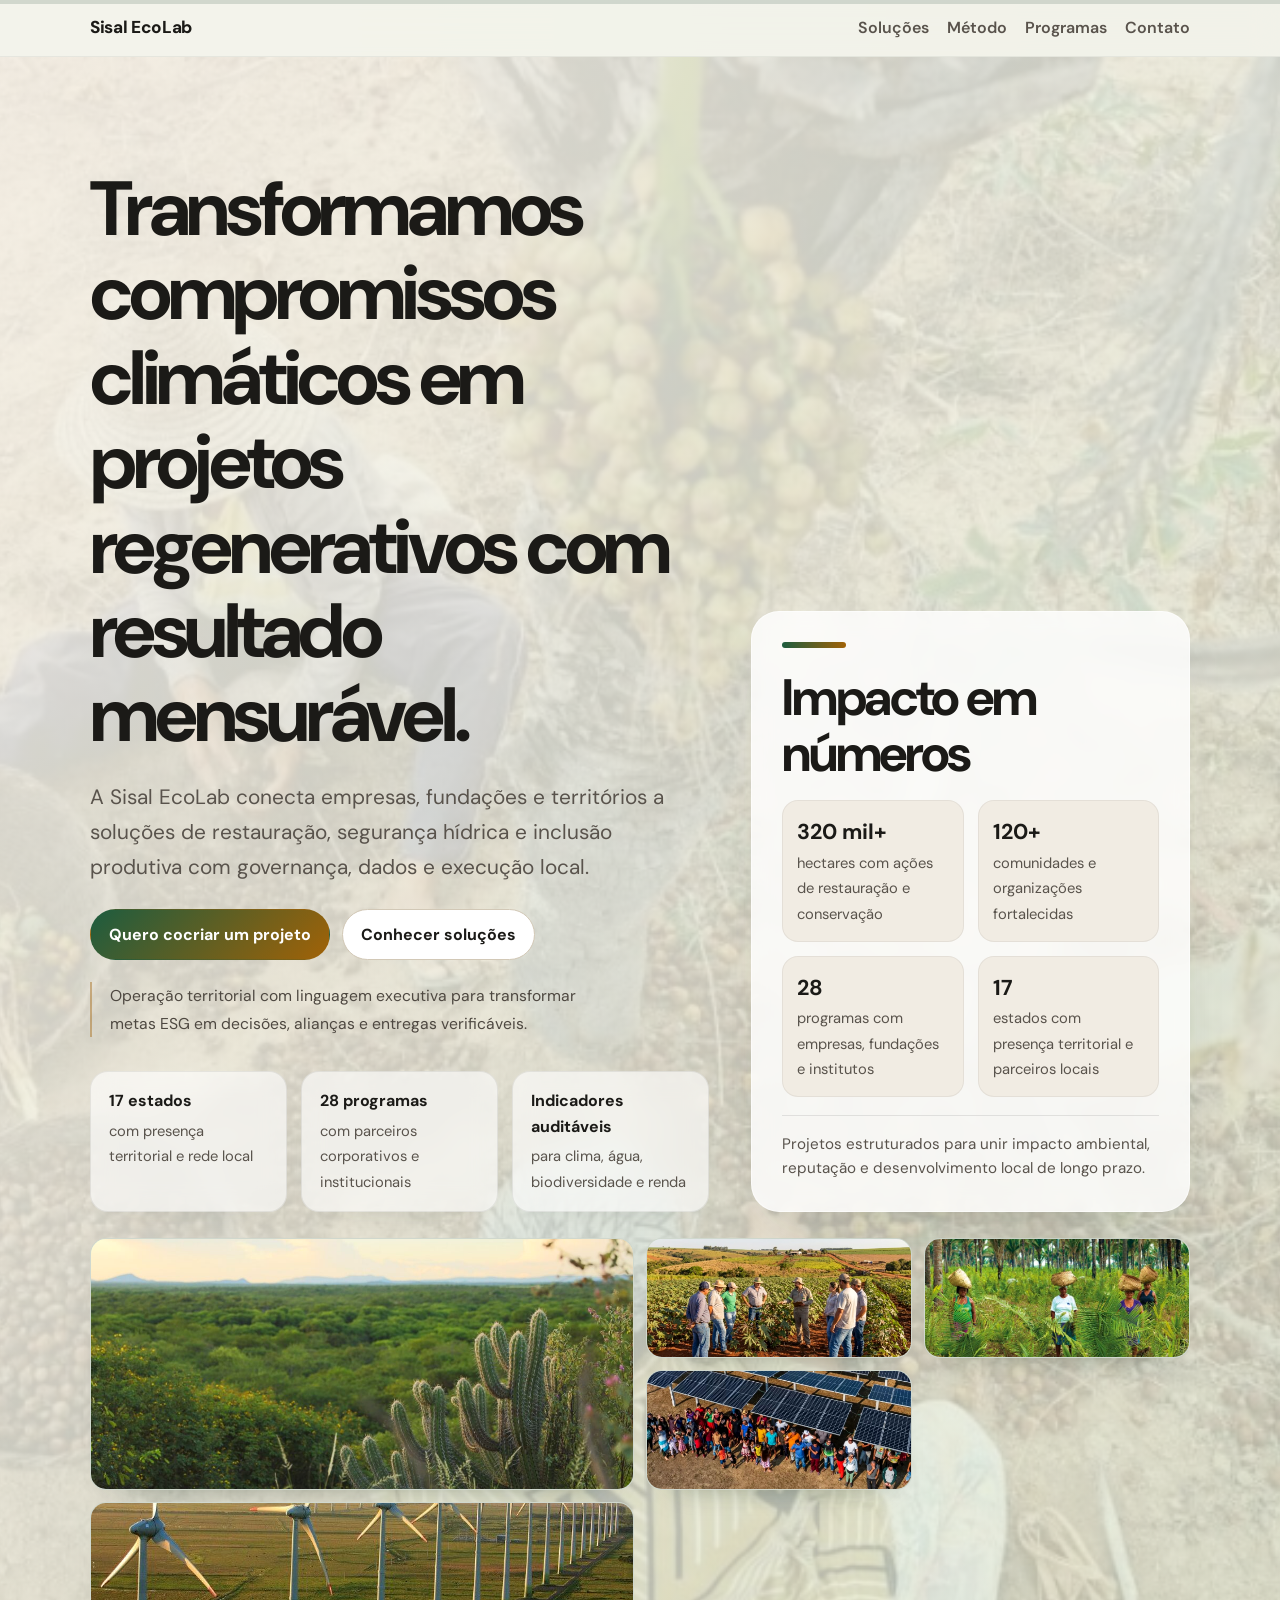
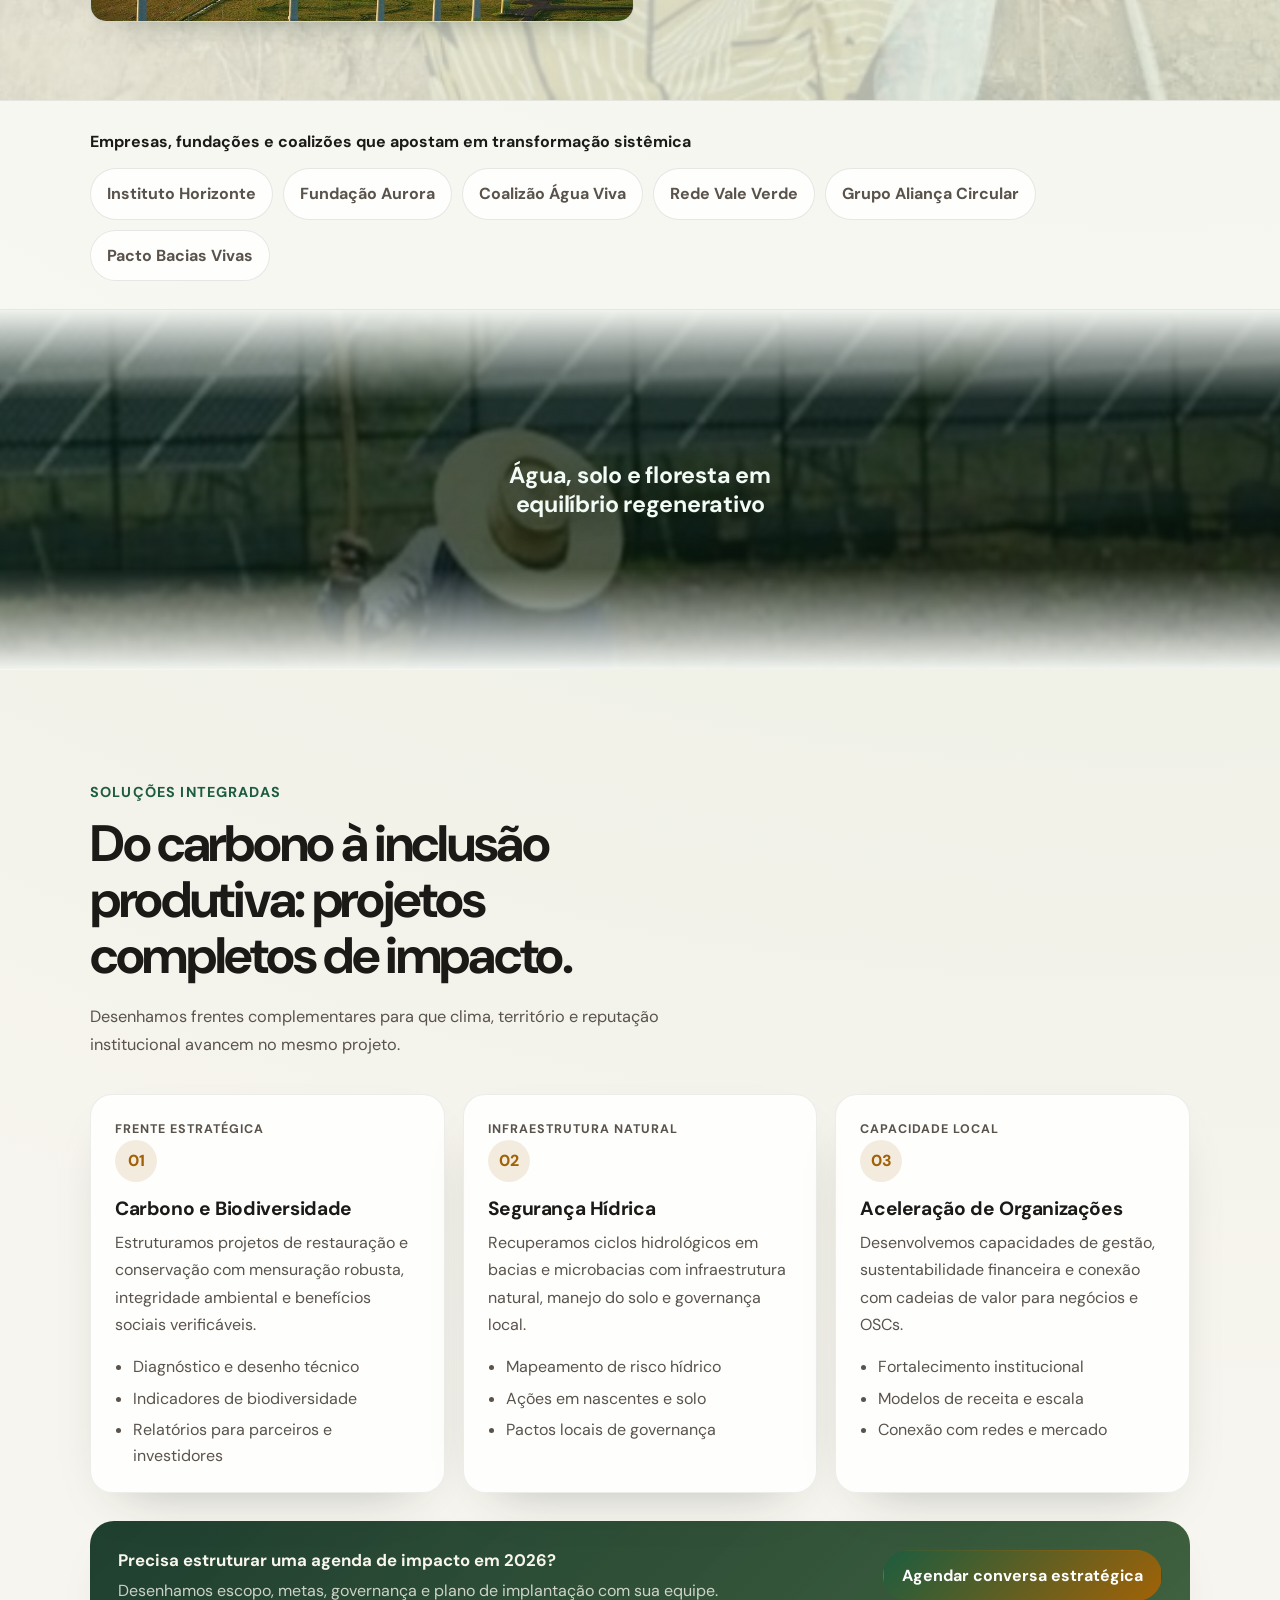
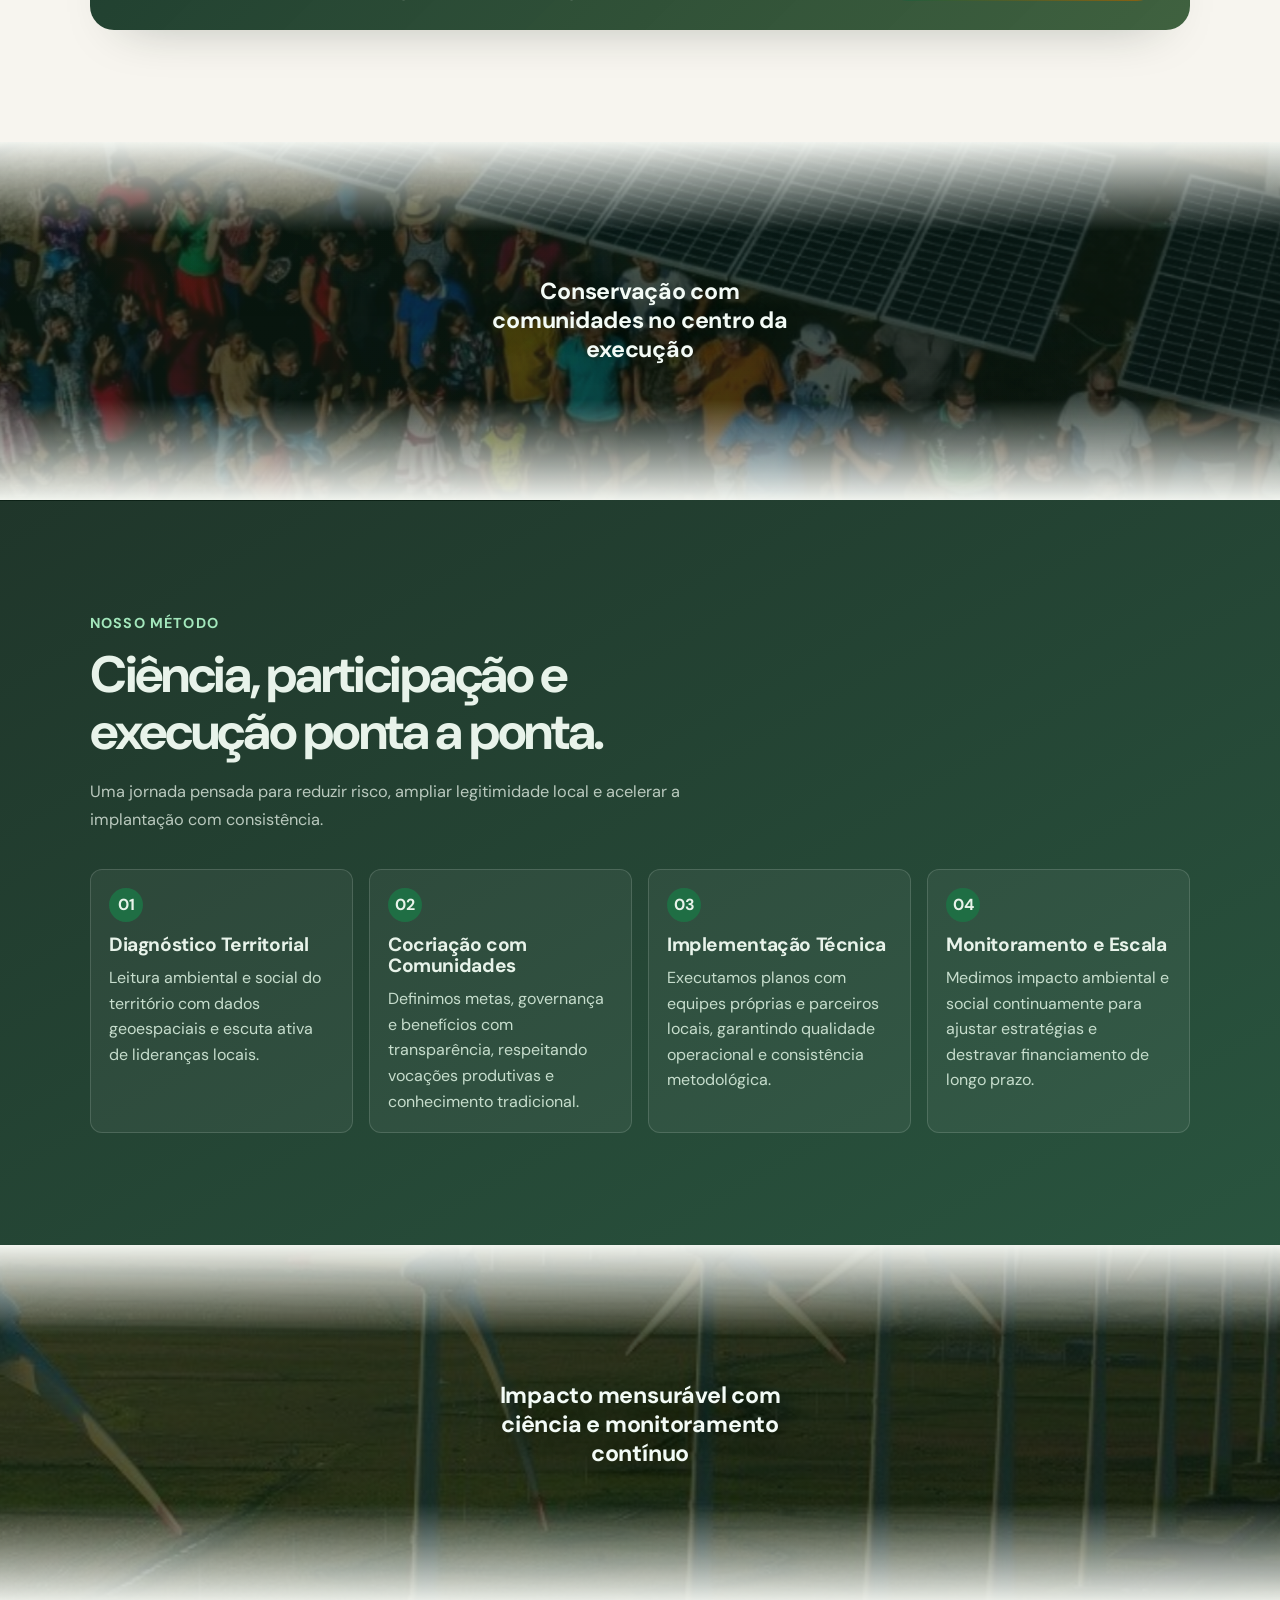
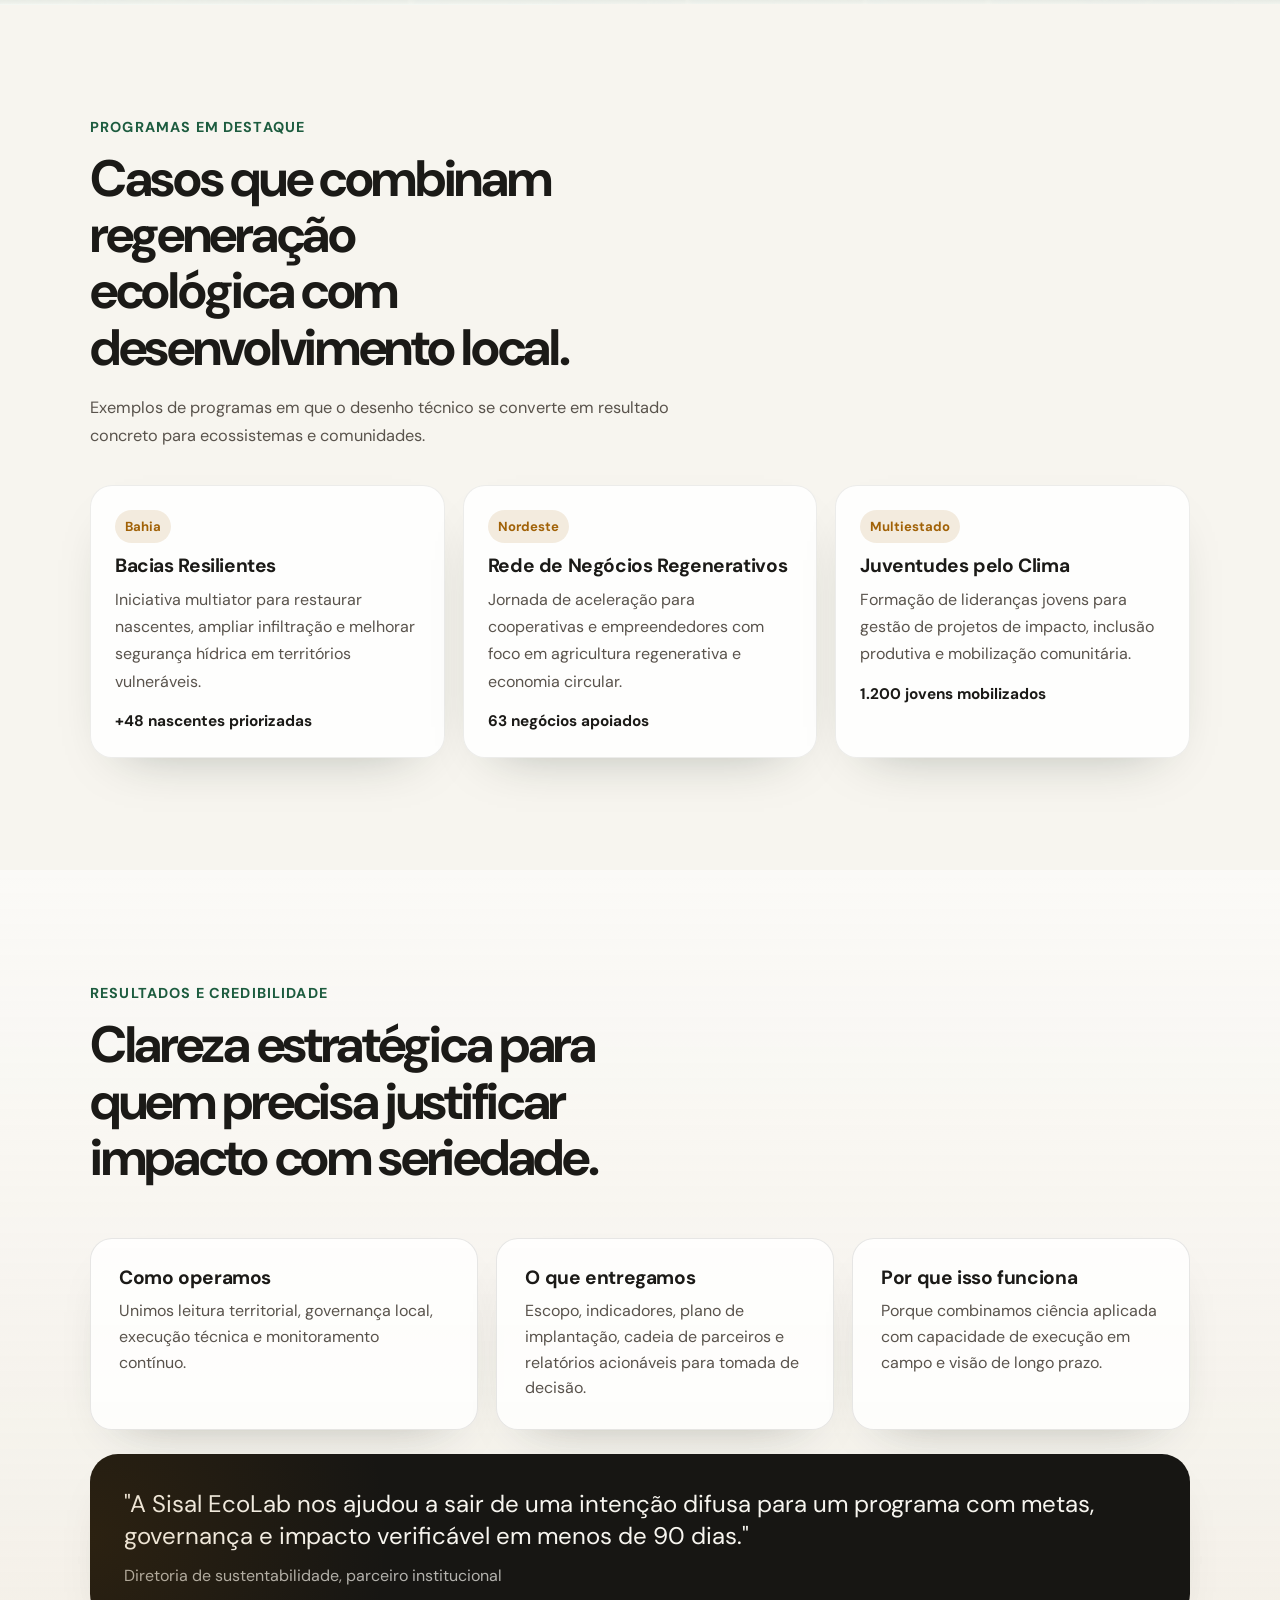
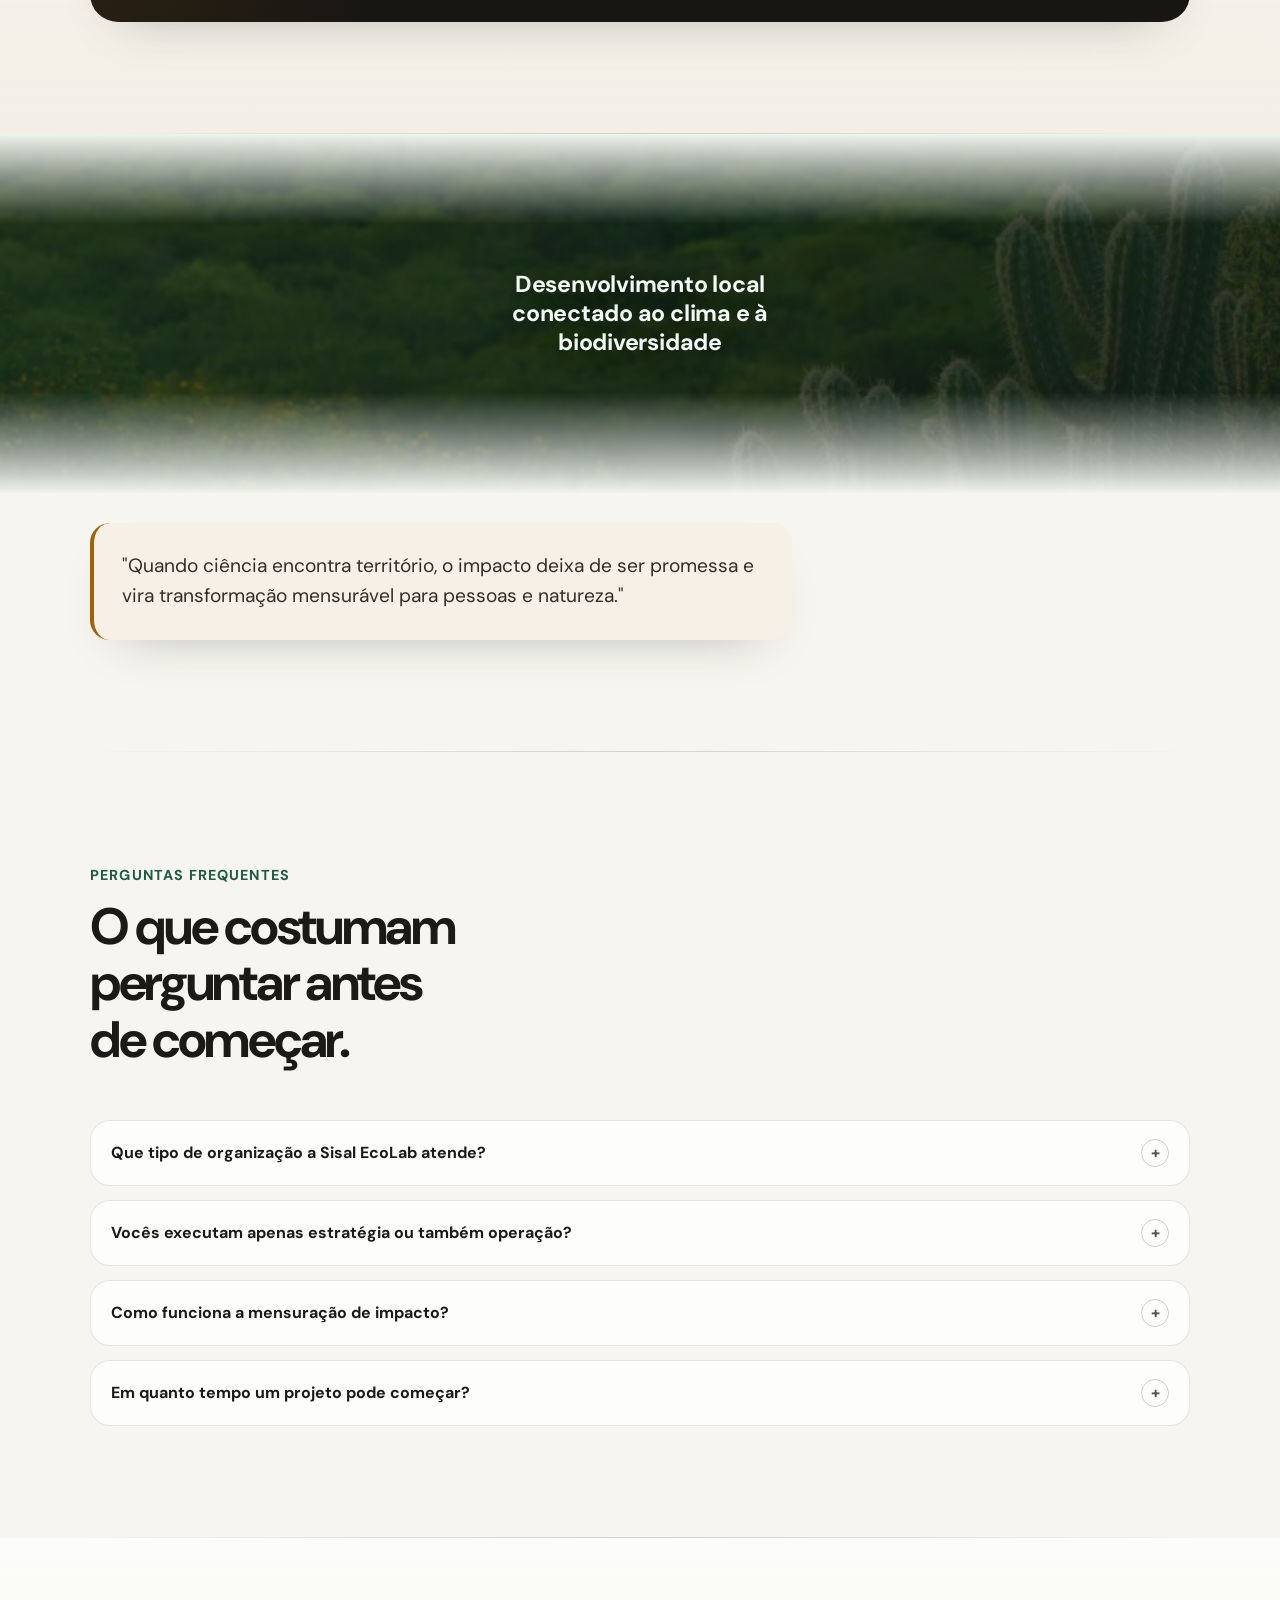
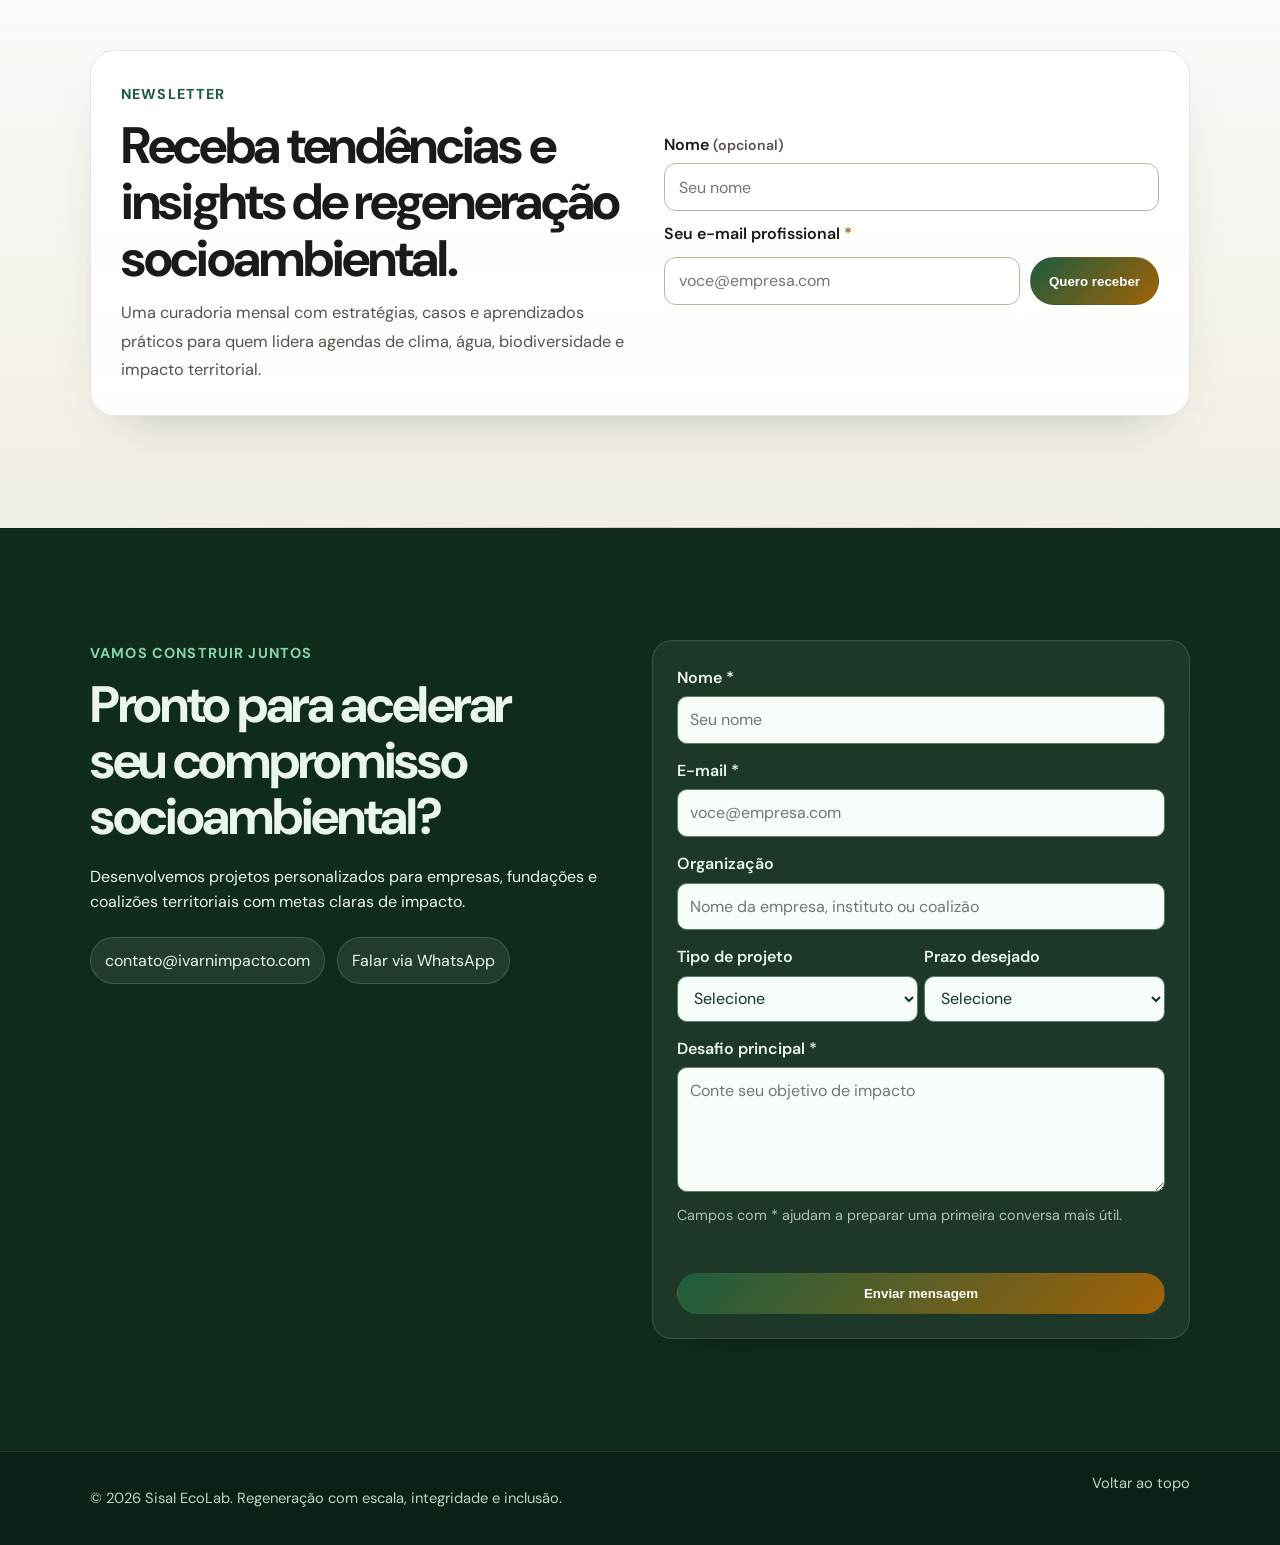
==== commit 9a12c254: "feat: atualiza identidade visual com galeria e imagens locais Substitui imagens externas por arquivo" ====
--- a/index.html
+++ b/index.html
@@ -17,7 +17,7 @@
     />
     <meta
       property="og:image"
-      content="https://images.unsplash.com/photo-1448375240586-882707db888b?auto=format&fit=crop&w=1800&q=80"
+      content="assets/images/imagem-01.png"
     />
     <link rel="preconnect" href="https://fonts.googleapis.com" />
     <link rel="preconnect" href="https://fonts.gstatic.com" crossorigin />
@@ -28,7 +28,7 @@
     <link
       rel="preload"
       as="image"
-      href="https://images.unsplash.com/photo-1448375240586-882707db888b?auto=format&fit=crop&w=1800&q=80"
+      href="assets/images/imagem-02.png"
     />
     <link rel="stylesheet" href="styles.css" />
   </head>
@@ -127,6 +127,25 @@
             </div>
           </aside>
         </div>
+        <div class="container hero-matrix-wrap reveal">
+          <div class="hero-matrix" aria-label="Matriz visual de impacto territorial">
+            <article class="hero-matrix-item hero-matrix-item-lg">
+              <img src="assets/images/imagem-01.png" alt="Paisagem natural com vegetação nativa" loading="lazy" />
+            </article>
+            <article class="hero-matrix-item">
+              <img src="assets/images/imagem-03.png" alt="Equipe em campo em área agrícola" loading="lazy" />
+            </article>
+            <article class="hero-matrix-item">
+              <img src="assets/images/imagem-05.png" alt="Coleta de recursos em área de palmeiras" loading="lazy" />
+            </article>
+            <article class="hero-matrix-item">
+              <img src="assets/images/imagem-09.png" alt="Comunidade em estrutura de energia solar" loading="lazy" />
+            </article>
+            <article class="hero-matrix-item hero-matrix-item-wide">
+              <img src="assets/images/imagem-10.png" alt="Parque eólico em território produtivo" loading="lazy" />
+            </article>
+          </div>
+        </div>
       </section>
 
       <section class="trust reveal">
--- a/styles.css
+++ b/styles.css
@@ -319,7 +319,7 @@
 .hero {
   padding: 110px 0 78px;
   background: linear-gradient(130deg, rgba(246, 242, 233, 0.92), rgba(223, 235, 218, 0.74)),
-    url("https://images.unsplash.com/photo-1448375240586-882707db888b?auto=format&fit=crop&w=1800&q=80")
+    url("assets/images/imagem-07.png")
       center / cover no-repeat;
 }
 
@@ -462,6 +462,49 @@
   box-shadow: var(--card-shadow);
   backdrop-filter: blur(10px);
   position: relative;
+}
+
+.hero-matrix-wrap {
+  margin-top: 26px;
+}
+
+.hero-matrix {
+  display: grid;
+  grid-template-columns: repeat(4, minmax(0, 1fr));
+  grid-auto-rows: 120px;
+  gap: 12px;
+}
+
+.hero-matrix-item {
+  margin: 0;
+  border-radius: 16px;
+  overflow: hidden;
+  background: #dfe8de;
+  border: 1px solid rgba(27, 26, 23, 0.08);
+  box-shadow: 0 20px 34px -30px rgba(10, 34, 20, 0.55);
+}
+
+.hero-matrix-item img {
+  width: 100%;
+  height: 100%;
+  object-fit: cover;
+  display: block;
+  transition: transform 0.35s ease, filter 0.35s ease;
+  filter: saturate(1.04) contrast(1.03);
+}
+
+.hero-matrix-item:hover img {
+  transform: scale(1.04);
+  filter: saturate(1.12) contrast(1.06);
+}
+
+.hero-matrix-item-lg {
+  grid-column: span 2;
+  grid-row: span 2;
+}
+
+.hero-matrix-item-wide {
+  grid-column: span 2;
 }
 
 .hero-card-accent {
@@ -596,19 +639,19 @@
 }
 
 .transition-water .scroll-transition-media {
-  background-image: url("https://images.unsplash.com/photo-1451847251646-8a6c0dd1510c?auto=format&fit=crop&w=2200&q=80");
+  background-image: url("assets/images/imagem-08.png");
 }
 
 .transition-forest .scroll-transition-media {
-  background-image: url("https://images.unsplash.com/photo-1472396961693-142e6e269027?auto=format&fit=crop&w=2200&q=80");
+  background-image: url("assets/images/imagem-09.png");
 }
 
 .transition-earth .scroll-transition-media {
-  background-image: url("https://images.unsplash.com/photo-1500382017468-9049fed747ef?auto=format&fit=crop&w=2200&q=80");
+  background-image: url("assets/images/imagem-10.png");
 }
 
 .transition-community .scroll-transition-media {
-  background-image: url("https://images.unsplash.com/photo-1529156069898-49953e39b3ac?auto=format&fit=crop&w=2200&q=80");
+  background-image: url("assets/images/imagem-01.png");
 }
 
 .section {
@@ -675,15 +718,15 @@
 }
 
 .solucoes-bg::before {
-  background-image: url("https://images.unsplash.com/photo-1473448912268-2022ce9509d8?auto=format&fit=crop&w=1800&q=80");
+  background-image: url("assets/images/imagem-02.png");
 }
 
 .programas-bg::before {
-  background-image: url("https://images.unsplash.com/photo-1469474968028-56623f02e42e?auto=format&fit=crop&w=1800&q=80");
+  background-image: url("assets/images/imagem-03.png");
 }
 
 .cta-bg::before {
-  background-image: url("https://images.unsplash.com/photo-1472396961693-142e6e269027?auto=format&fit=crop&w=1800&q=80");
+  background-image: url("assets/images/imagem-04.png");
   opacity: 0.28;
 }
 
@@ -870,7 +913,7 @@
 }
 
 .metodo-bg::before {
-  background-image: url("https://images.unsplash.com/photo-1532274402911-5a369e4c4bb5?auto=format&fit=crop&w=1800&q=80");
+  background-image: url("assets/images/imagem-05.png");
   opacity: 0.24;
 }
 
@@ -1349,4 +1392,14 @@
   .newsletter-field {
     grid-template-columns: 1fr;
   }
-}
+
+  .hero-matrix {
+    grid-template-columns: 1fr 1fr;
+    grid-auto-rows: 120px;
+  }
+
+  .hero-matrix-item-lg,
+  .hero-matrix-item-wide {
+    grid-column: span 2;
+  }
+}
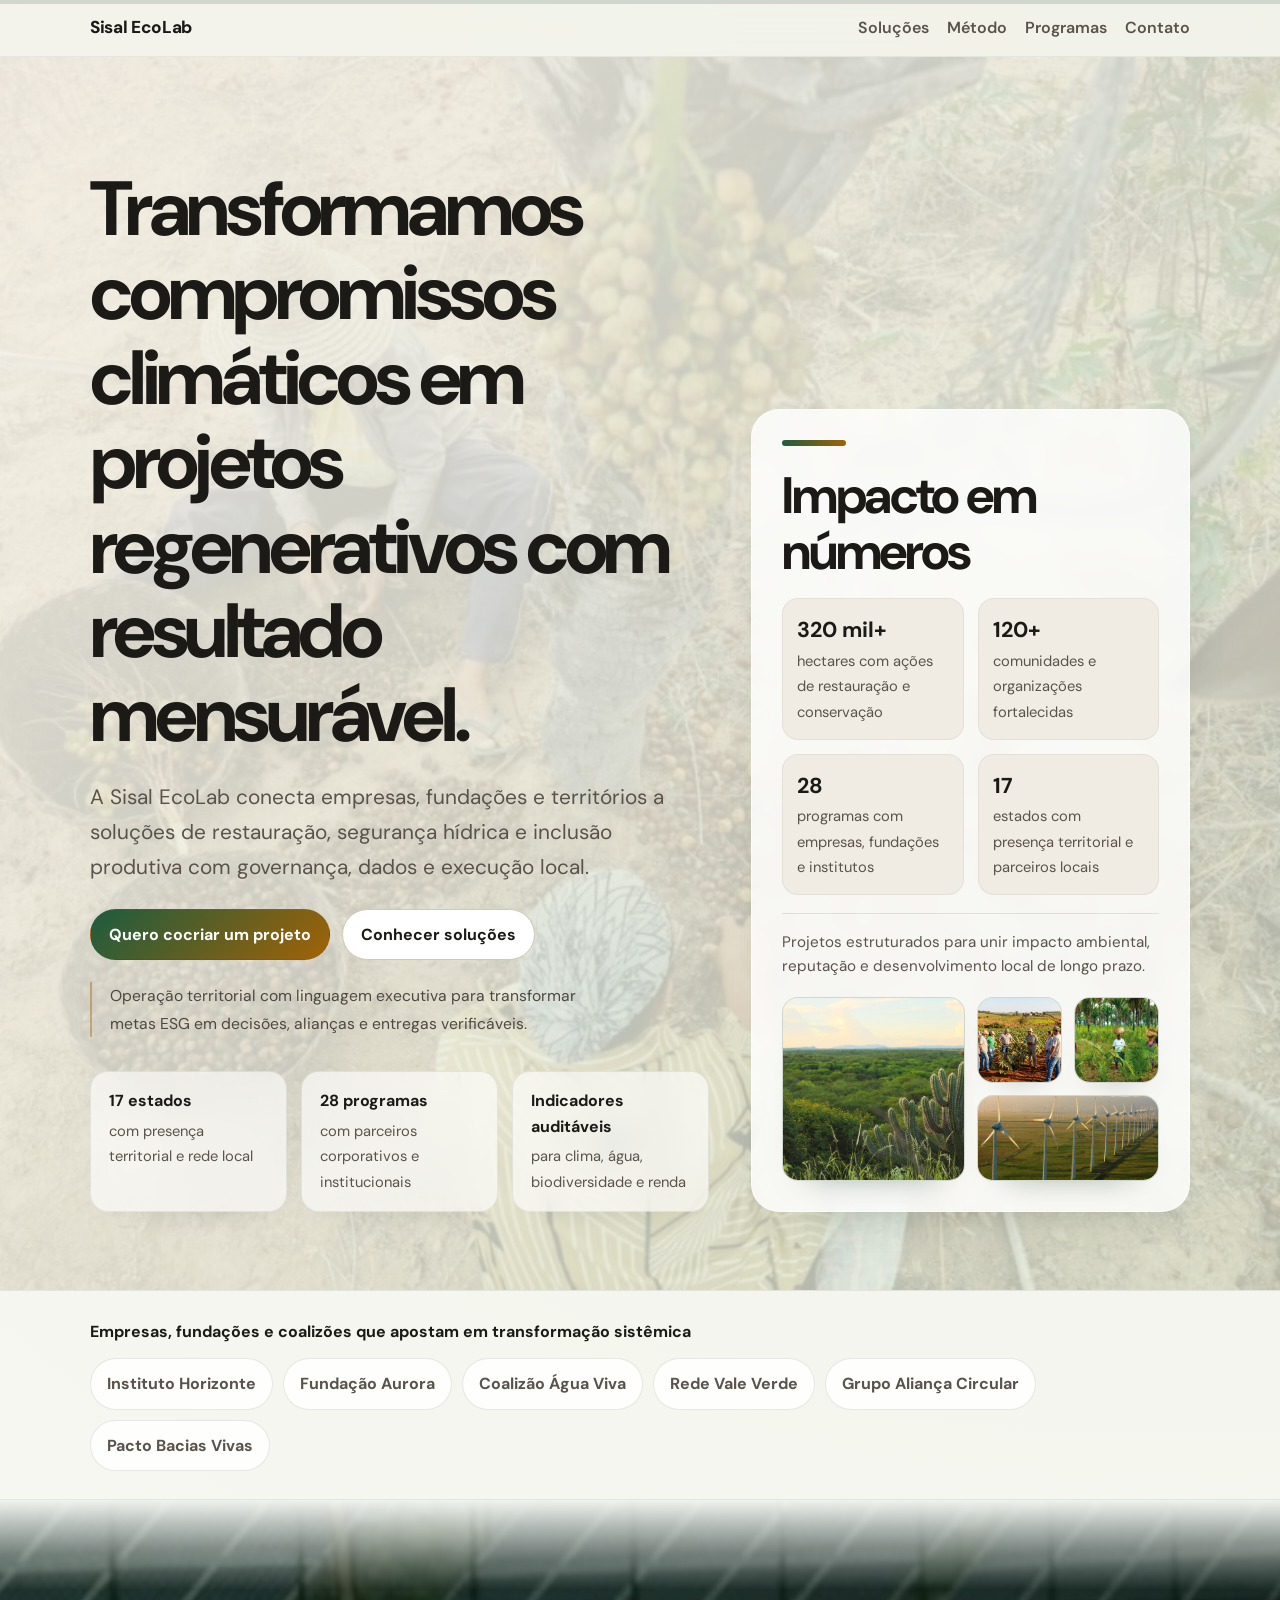
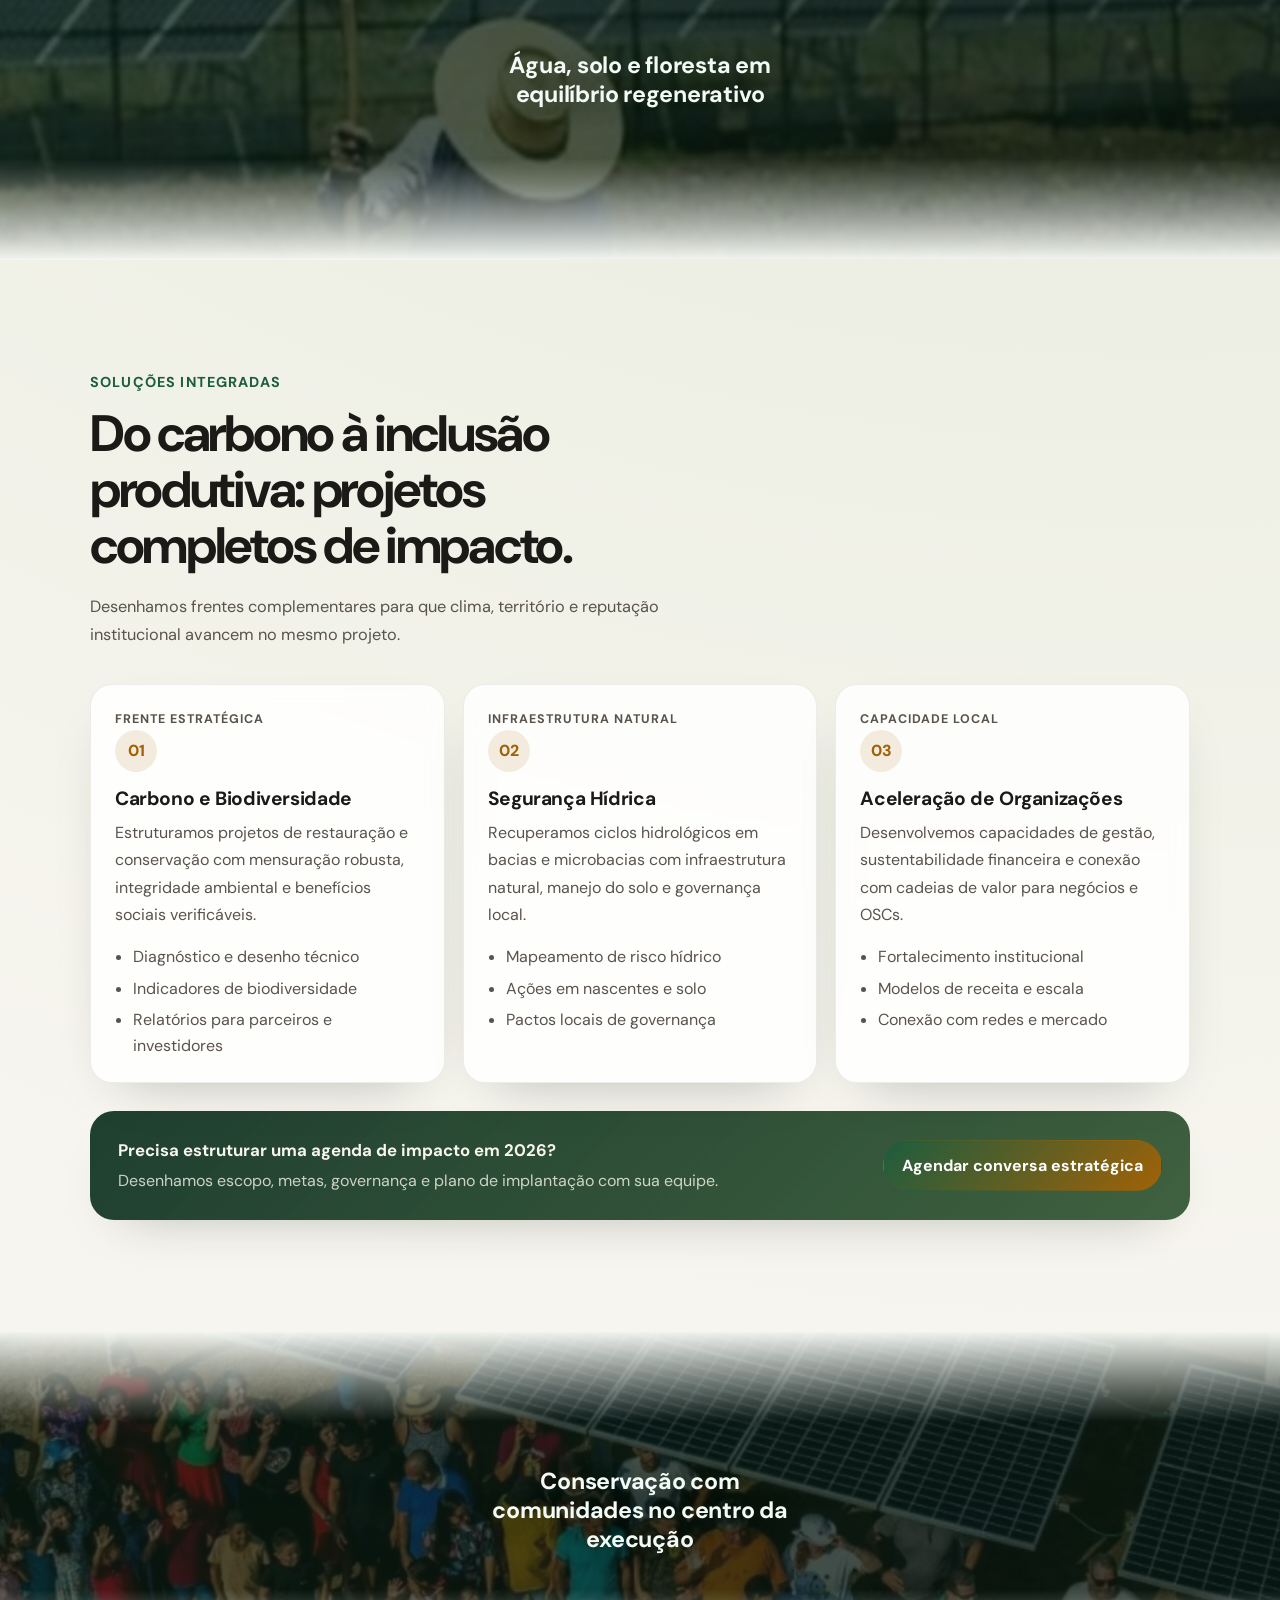
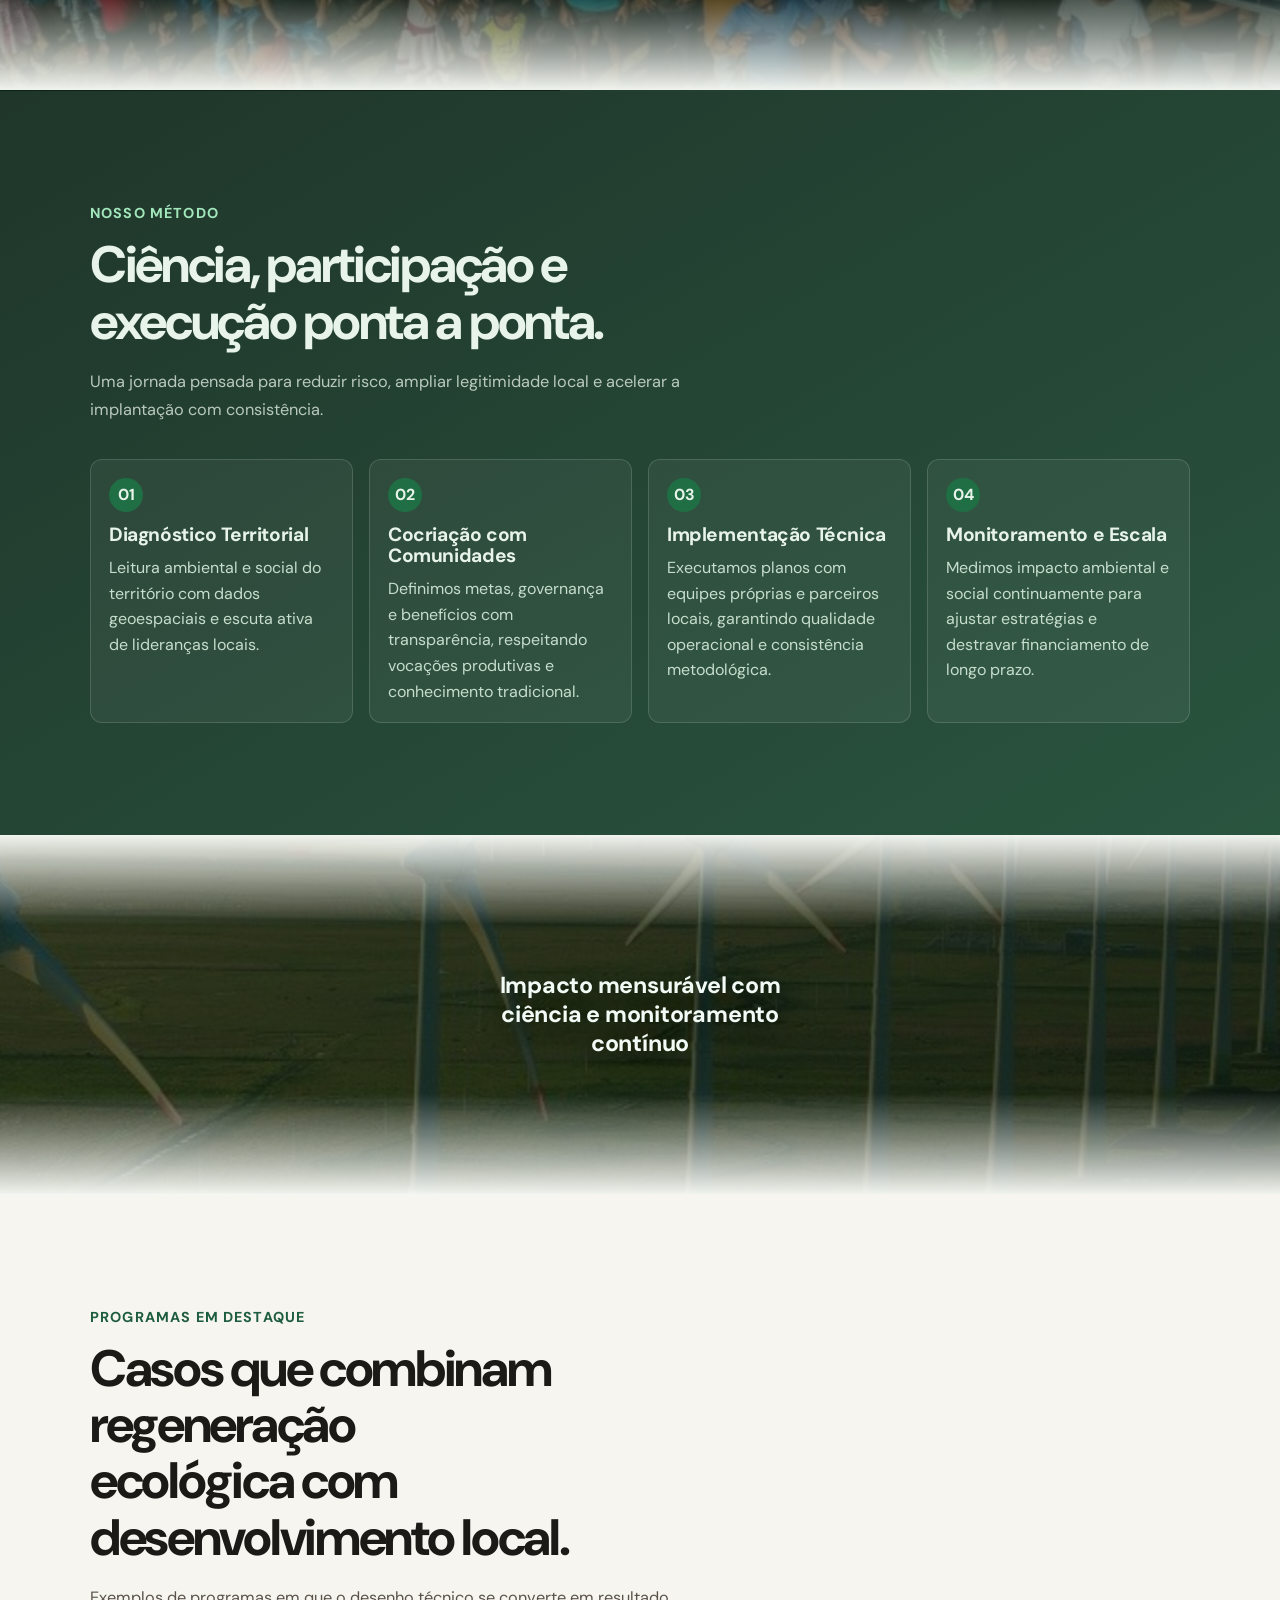
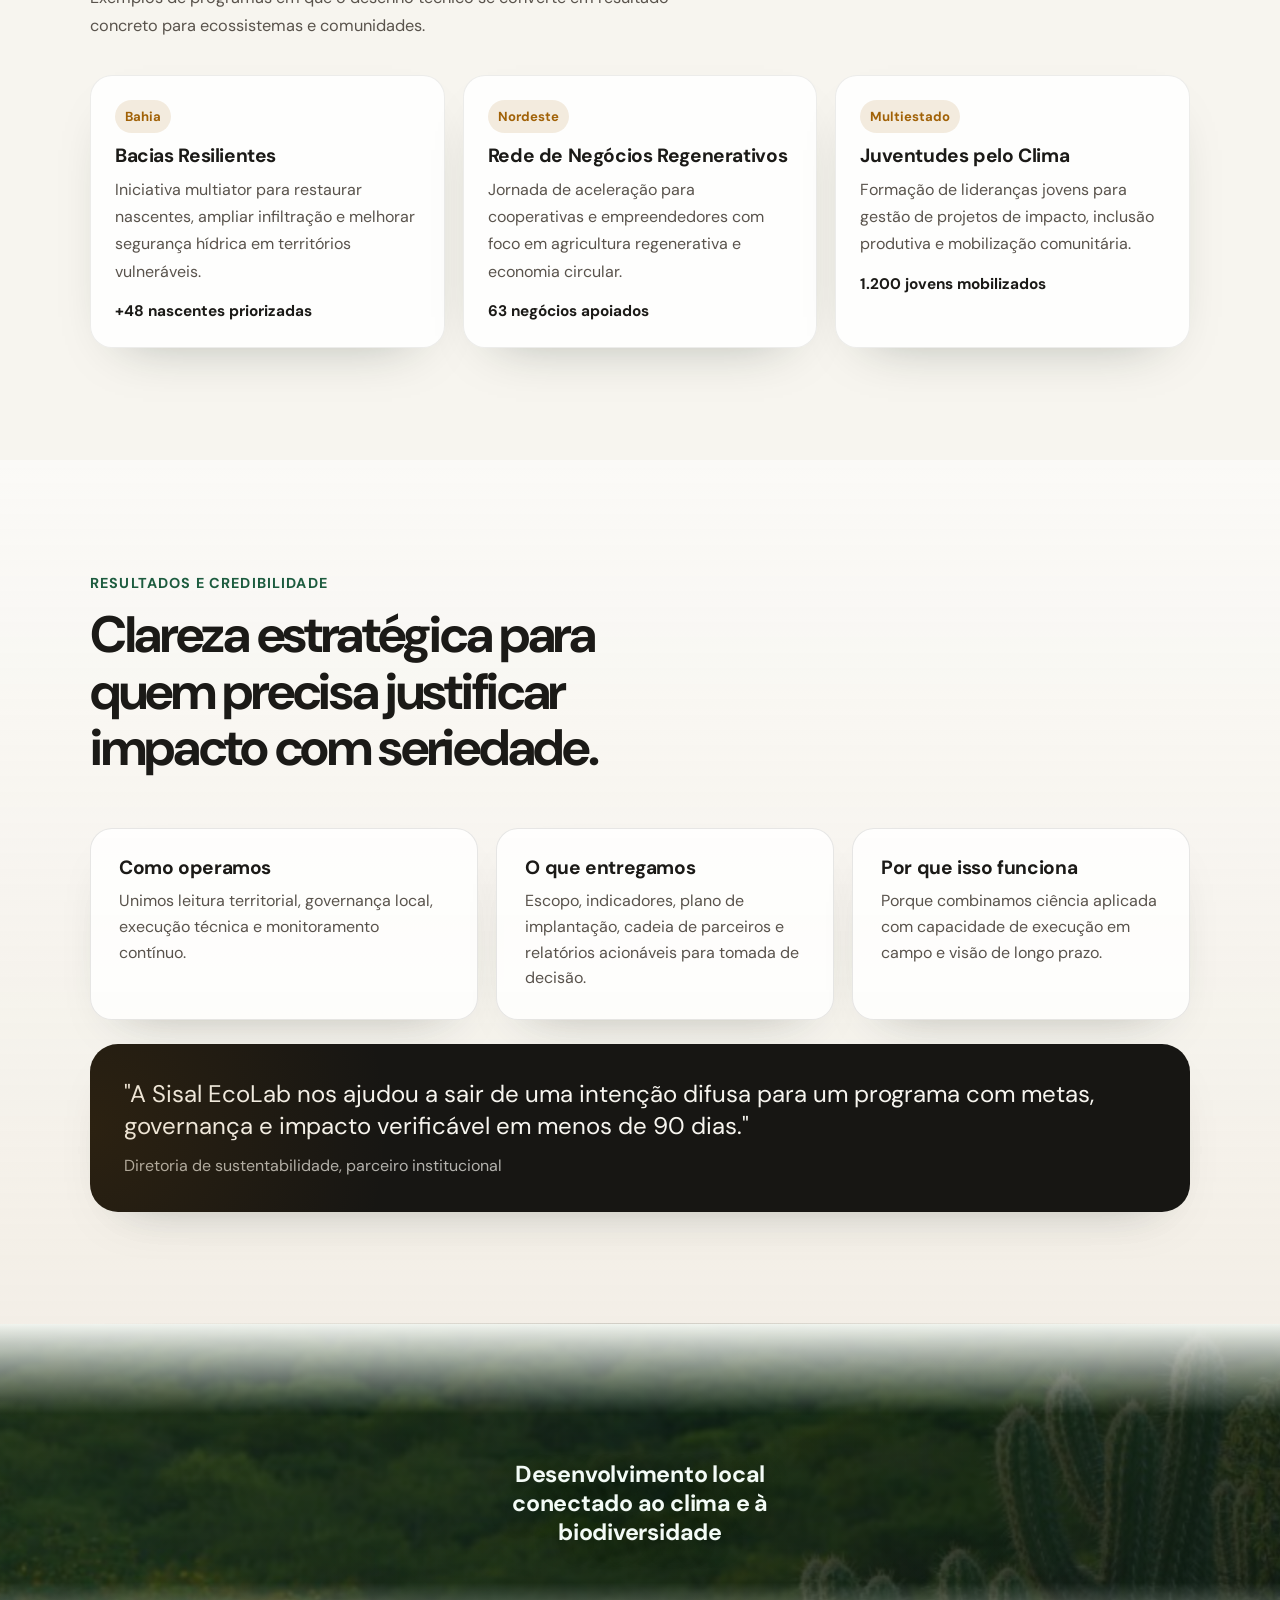
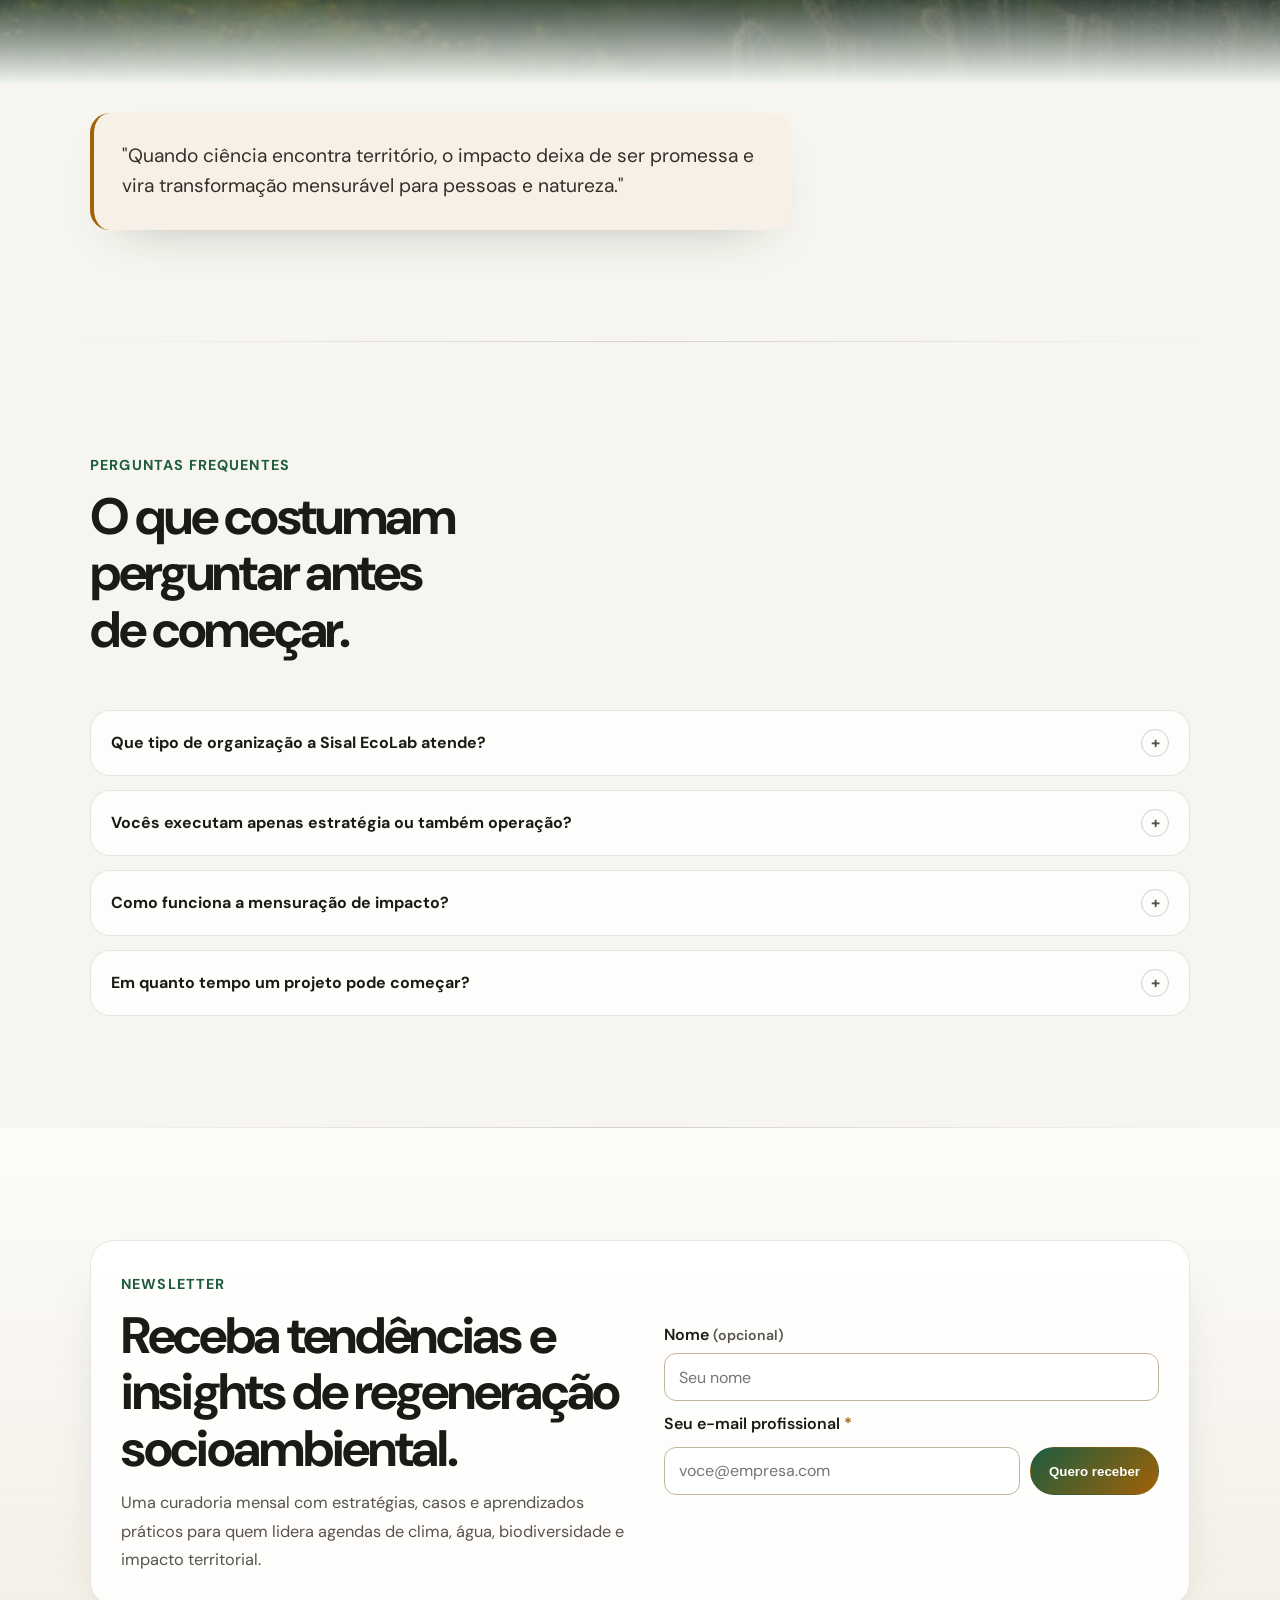
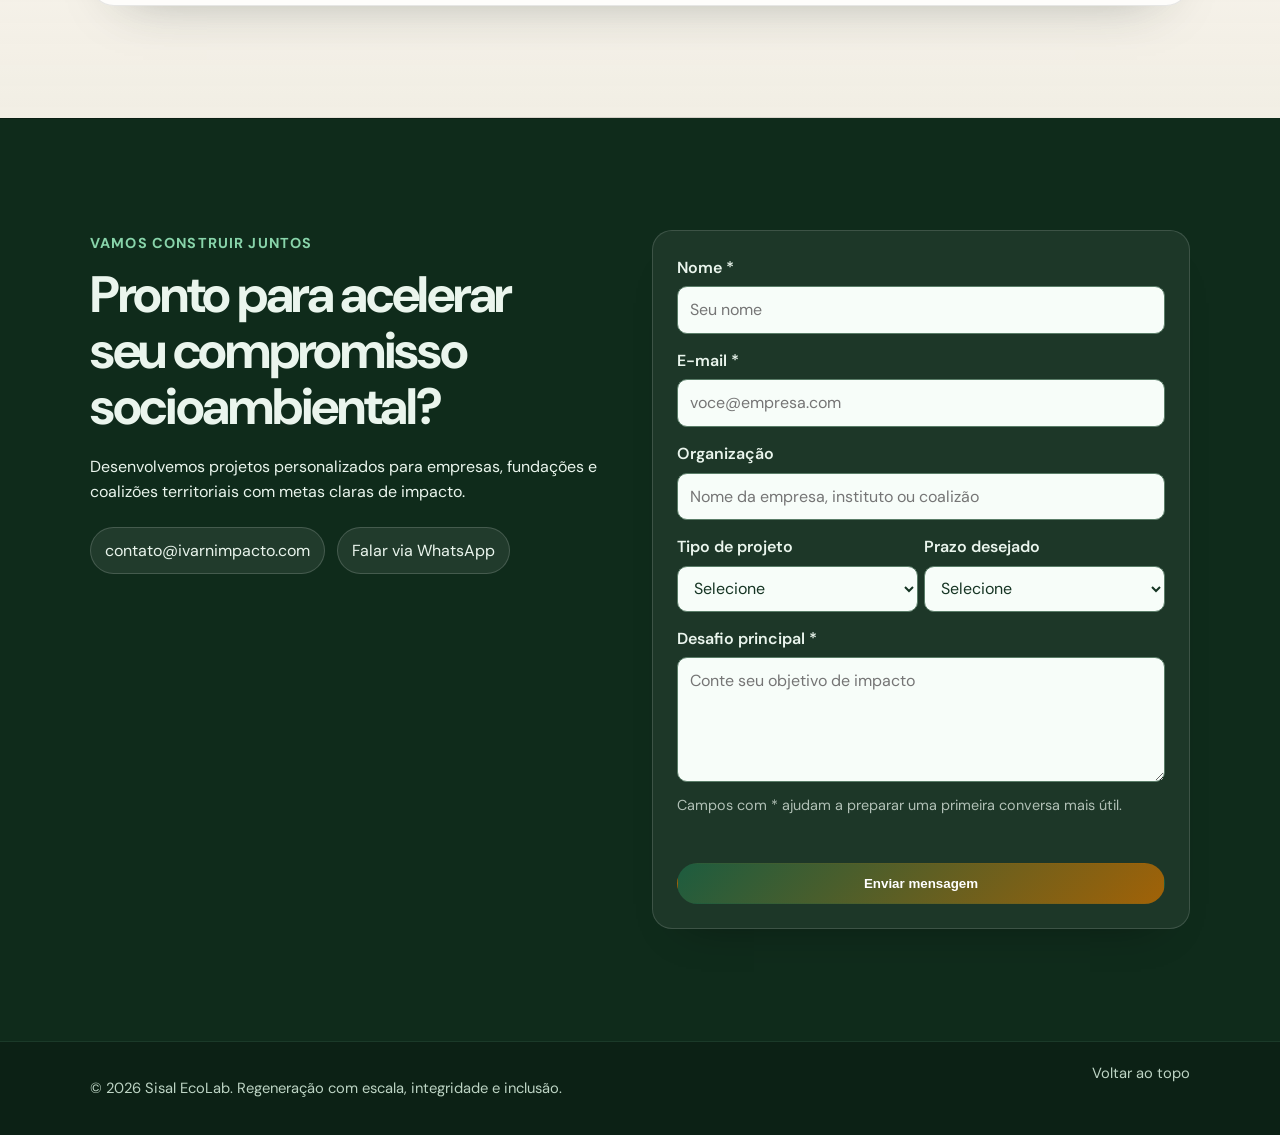
==== commit a7e6263e: "fix: garante sa?da da tela de carregamento inicial Implementa tela de matriz tem?tica na abertura co" ====
--- a/index.html
+++ b/index.html
@@ -31,9 +31,31 @@
       href="assets/images/imagem-02.png"
     />
     <link rel="stylesheet" href="styles.css" />
+    <noscript>
+      <style>
+        .site-loader {
+          display: none !important;
+        }
+      </style>
+    </noscript>
   </head>
-  <body class="no-js">
+  <body class="no-js is-loading">
     <a class="skip-link" href="#inicio">Pular para o conteúdo</a>
+    <div class="site-loader" aria-live="polite" aria-label="Carregando experiência Sisal EcoLab">
+      <div class="site-loader__content">
+        <p class="site-loader__eyebrow">Sisal EcoLab</p>
+        <h2>Preparando territórios, clima e comunidades</h2>
+        <div class="site-loader__matrix" aria-hidden="true">
+          <span><img src="assets/images/imagem-01.png" alt="" /></span>
+          <span><img src="assets/images/imagem-03.png" alt="" /></span>
+          <span><img src="assets/images/imagem-05.png" alt="" /></span>
+          <span><img src="assets/images/imagem-07.png" alt="" /></span>
+          <span><img src="assets/images/imagem-09.png" alt="" /></span>
+          <span><img src="assets/images/imagem-10.png" alt="" /></span>
+        </div>
+        <div class="site-loader__bar" aria-hidden="true"><span></span></div>
+      </div>
+    </div>
     <div class="scroll-bg" aria-hidden="true">
       <div class="scroll-bg-layer scroll-bg-primary"></div>
       <div class="scroll-bg-layer scroll-bg-secondary"></div>
@@ -125,26 +147,21 @@
               Projetos estruturados para unir impacto ambiental, reputação e
               desenvolvimento local de longo prazo.
             </div>
+            <div class="hero-matrix hero-matrix-hero" aria-label="Matriz visual de impacto territorial">
+              <article class="hero-matrix-item hero-matrix-item-lg">
+                <img src="assets/images/imagem-01.png" alt="Paisagem natural com vegetação nativa" loading="eager" />
+              </article>
+              <article class="hero-matrix-item">
+                <img src="assets/images/imagem-03.png" alt="Equipe em campo em área agrícola" loading="lazy" />
+              </article>
+              <article class="hero-matrix-item">
+                <img src="assets/images/imagem-05.png" alt="Coleta de recursos em área de palmeiras" loading="lazy" />
+              </article>
+              <article class="hero-matrix-item hero-matrix-item-wide">
+                <img src="assets/images/imagem-10.png" alt="Parque eólico em território produtivo" loading="lazy" />
+              </article>
+            </div>
           </aside>
-        </div>
-        <div class="container hero-matrix-wrap reveal">
-          <div class="hero-matrix" aria-label="Matriz visual de impacto territorial">
-            <article class="hero-matrix-item hero-matrix-item-lg">
-              <img src="assets/images/imagem-01.png" alt="Paisagem natural com vegetação nativa" loading="lazy" />
-            </article>
-            <article class="hero-matrix-item">
-              <img src="assets/images/imagem-03.png" alt="Equipe em campo em área agrícola" loading="lazy" />
-            </article>
-            <article class="hero-matrix-item">
-              <img src="assets/images/imagem-05.png" alt="Coleta de recursos em área de palmeiras" loading="lazy" />
-            </article>
-            <article class="hero-matrix-item">
-              <img src="assets/images/imagem-09.png" alt="Comunidade em estrutura de energia solar" loading="lazy" />
-            </article>
-            <article class="hero-matrix-item hero-matrix-item-wide">
-              <img src="assets/images/imagem-10.png" alt="Parque eólico em território produtivo" loading="lazy" />
-            </article>
-          </div>
         </div>
       </section>
 
--- a/styles.css
+++ b/styles.css
@@ -46,6 +46,108 @@
   background-image: radial-gradient(circle at 90% 0, rgba(210, 223, 197, 0.72) 0, transparent 32%);
 }
 
+.site-loader {
+  position: fixed;
+  inset: 0;
+  z-index: 10040;
+  display: grid;
+  place-items: center;
+  padding: 24px;
+  background: linear-gradient(145deg, rgba(9, 27, 17, 0.97), rgba(22, 64, 42, 0.96));
+  transition: opacity 0.55s ease, visibility 0.55s ease;
+  animation: loaderAutoExit 4.2s ease forwards;
+}
+
+body.is-loaded .site-loader {
+  opacity: 0;
+  visibility: hidden;
+  pointer-events: none;
+}
+
+.site-loader__content {
+  width: min(780px, 100%);
+  text-align: center;
+  color: #eff7f0;
+}
+
+.site-loader__eyebrow {
+  margin: 0 0 12px;
+  text-transform: uppercase;
+  letter-spacing: 0.09em;
+  font-size: 0.82rem;
+  font-weight: 700;
+  color: #9fe2b8;
+}
+
+.site-loader h2 {
+  margin: 0 auto 18px;
+  font-size: clamp(1.6rem, 3.2vw, 2.4rem);
+  max-width: 26ch;
+}
+
+.site-loader__matrix {
+  display: grid;
+  grid-template-columns: repeat(3, minmax(0, 1fr));
+  gap: 10px;
+  margin: 0 auto;
+}
+
+.site-loader__matrix span {
+  display: block;
+  border-radius: 14px;
+  overflow: hidden;
+  border: 1px solid rgba(255, 255, 255, 0.2);
+  box-shadow: 0 18px 34px -26px rgba(0, 0, 0, 0.7);
+  aspect-ratio: 4 / 3;
+  animation: loaderPulse 2.4s ease-in-out infinite;
+}
+
+.site-loader__matrix span:nth-child(2) {
+  animation-delay: 0.1s;
+}
+
+.site-loader__matrix span:nth-child(3) {
+  animation-delay: 0.2s;
+}
+
+.site-loader__matrix span:nth-child(4) {
+  animation-delay: 0.3s;
+}
+
+.site-loader__matrix span:nth-child(5) {
+  animation-delay: 0.4s;
+}
+
+.site-loader__matrix span:nth-child(6) {
+  animation-delay: 0.5s;
+}
+
+.site-loader__matrix img {
+  width: 100%;
+  height: 100%;
+  object-fit: cover;
+  display: block;
+  filter: saturate(1.1) contrast(1.05);
+}
+
+.site-loader__bar {
+  margin: 18px auto 0;
+  width: min(320px, 88%);
+  height: 6px;
+  border-radius: 999px;
+  background: rgba(255, 255, 255, 0.18);
+  overflow: hidden;
+}
+
+.site-loader__bar span {
+  display: block;
+  width: 0%;
+  height: 100%;
+  border-radius: inherit;
+  background: linear-gradient(90deg, #6ad49b, #d8b06a);
+  animation: loaderBar 1.8s ease-in-out forwards;
+}
+
 body::before {
   content: "";
   position: fixed;
@@ -464,15 +566,16 @@
   position: relative;
 }
 
-.hero-matrix-wrap {
-  margin-top: 26px;
-}
-
 .hero-matrix {
   display: grid;
   grid-template-columns: repeat(4, minmax(0, 1fr));
   grid-auto-rows: 120px;
   gap: 12px;
+}
+
+.hero-matrix-hero {
+  margin-top: 18px;
+  grid-auto-rows: 86px;
 }
 
 .hero-matrix-item {
@@ -1277,6 +1380,41 @@
   }
 }
 
+@keyframes loaderPulse {
+  0%,
+  100% {
+    transform: scale(1);
+    opacity: 0.88;
+  }
+  50% {
+    transform: scale(1.02);
+    opacity: 1;
+  }
+}
+
+@keyframes loaderBar {
+  0% {
+    width: 8%;
+  }
+  100% {
+    width: 100%;
+  }
+}
+
+@keyframes loaderAutoExit {
+  0%,
+  78% {
+    opacity: 1;
+    visibility: visible;
+    pointer-events: auto;
+  }
+  100% {
+    opacity: 0;
+    visibility: hidden;
+    pointer-events: none;
+  }
+}
+
 @media (prefers-reduced-motion: reduce) {
   .scroll-bg-vignette {
     animation: none;
@@ -1298,6 +1436,11 @@
 
   .nav-toggle__bar {
     transition: none;
+  }
+
+  .site-loader__matrix span,
+  .site-loader__bar span {
+    animation: none;
   }
 
   ::-webkit-scrollbar-thumb,
@@ -1393,9 +1536,13 @@
     grid-template-columns: 1fr;
   }
 
+  .site-loader__matrix {
+    grid-template-columns: 1fr 1fr;
+  }
+
   .hero-matrix {
     grid-template-columns: 1fr 1fr;
-    grid-auto-rows: 120px;
+    grid-auto-rows: 98px;
   }
 
   .hero-matrix-item-lg,
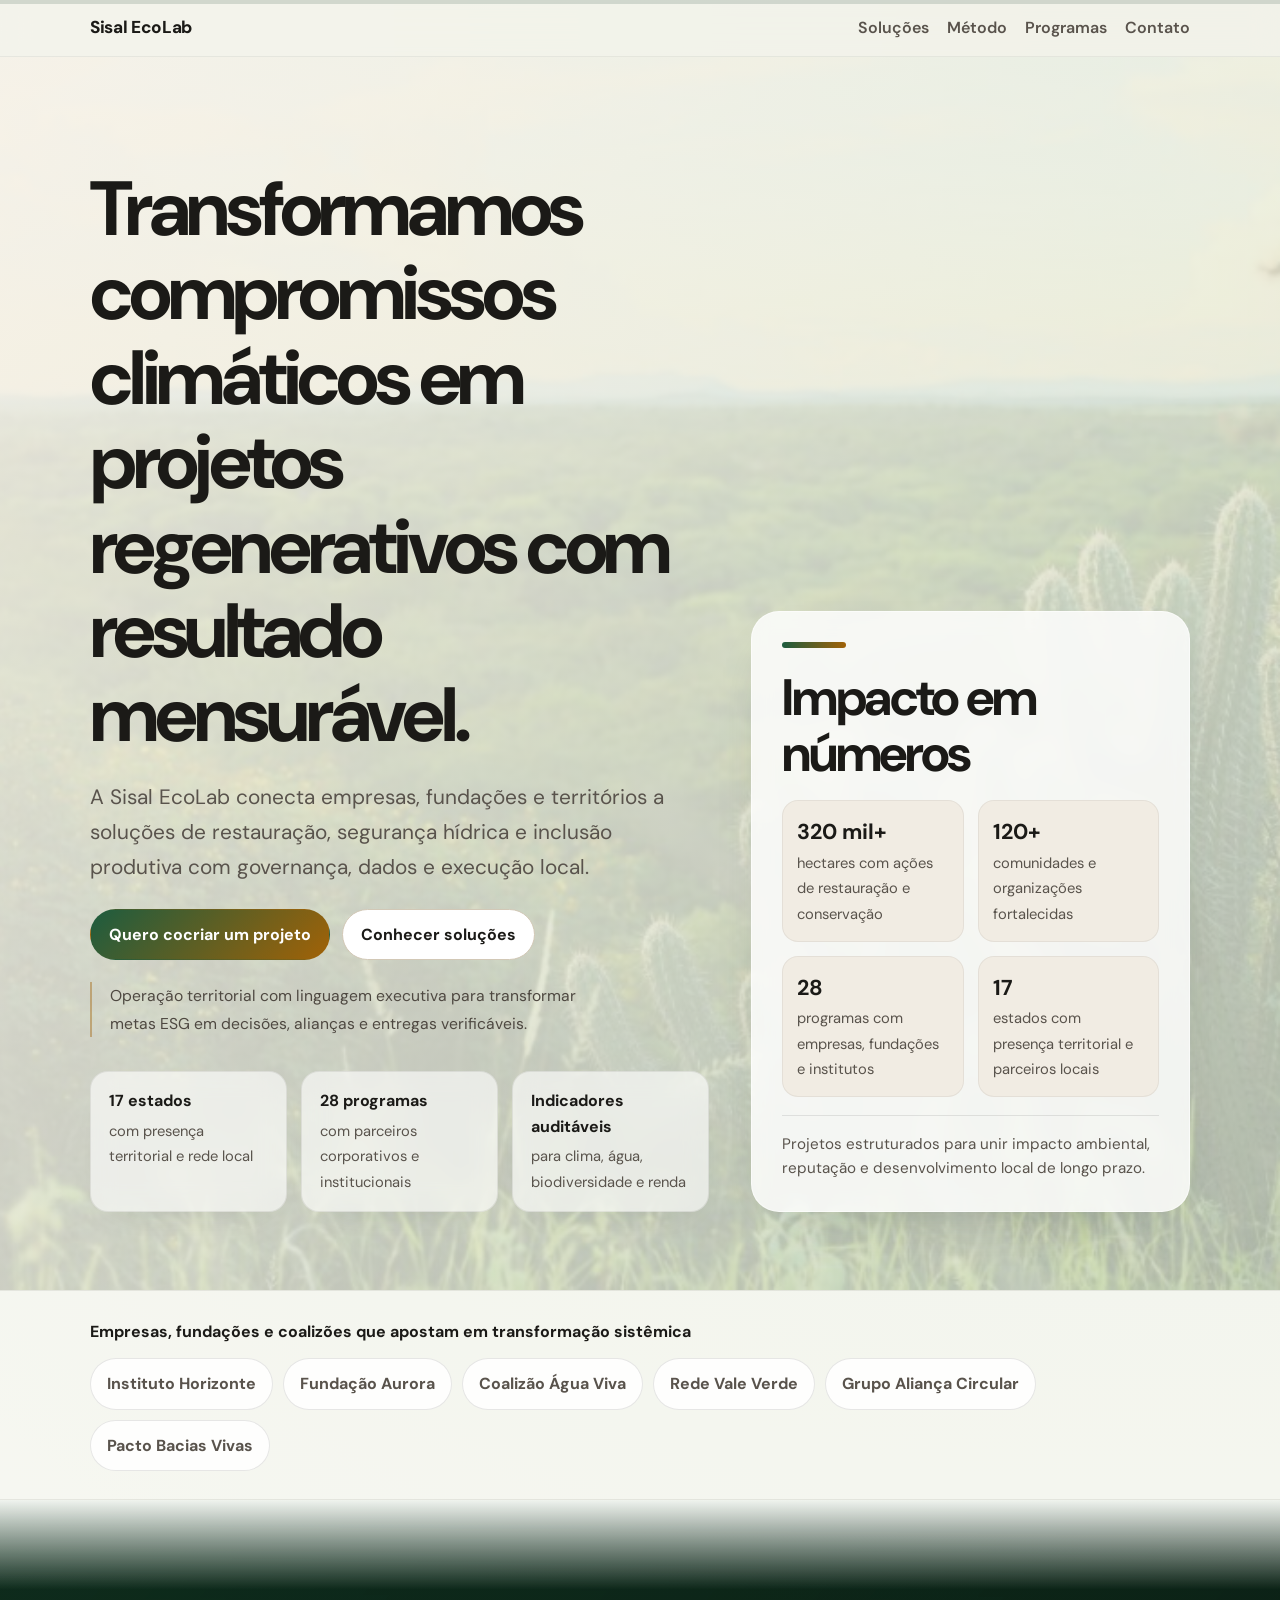
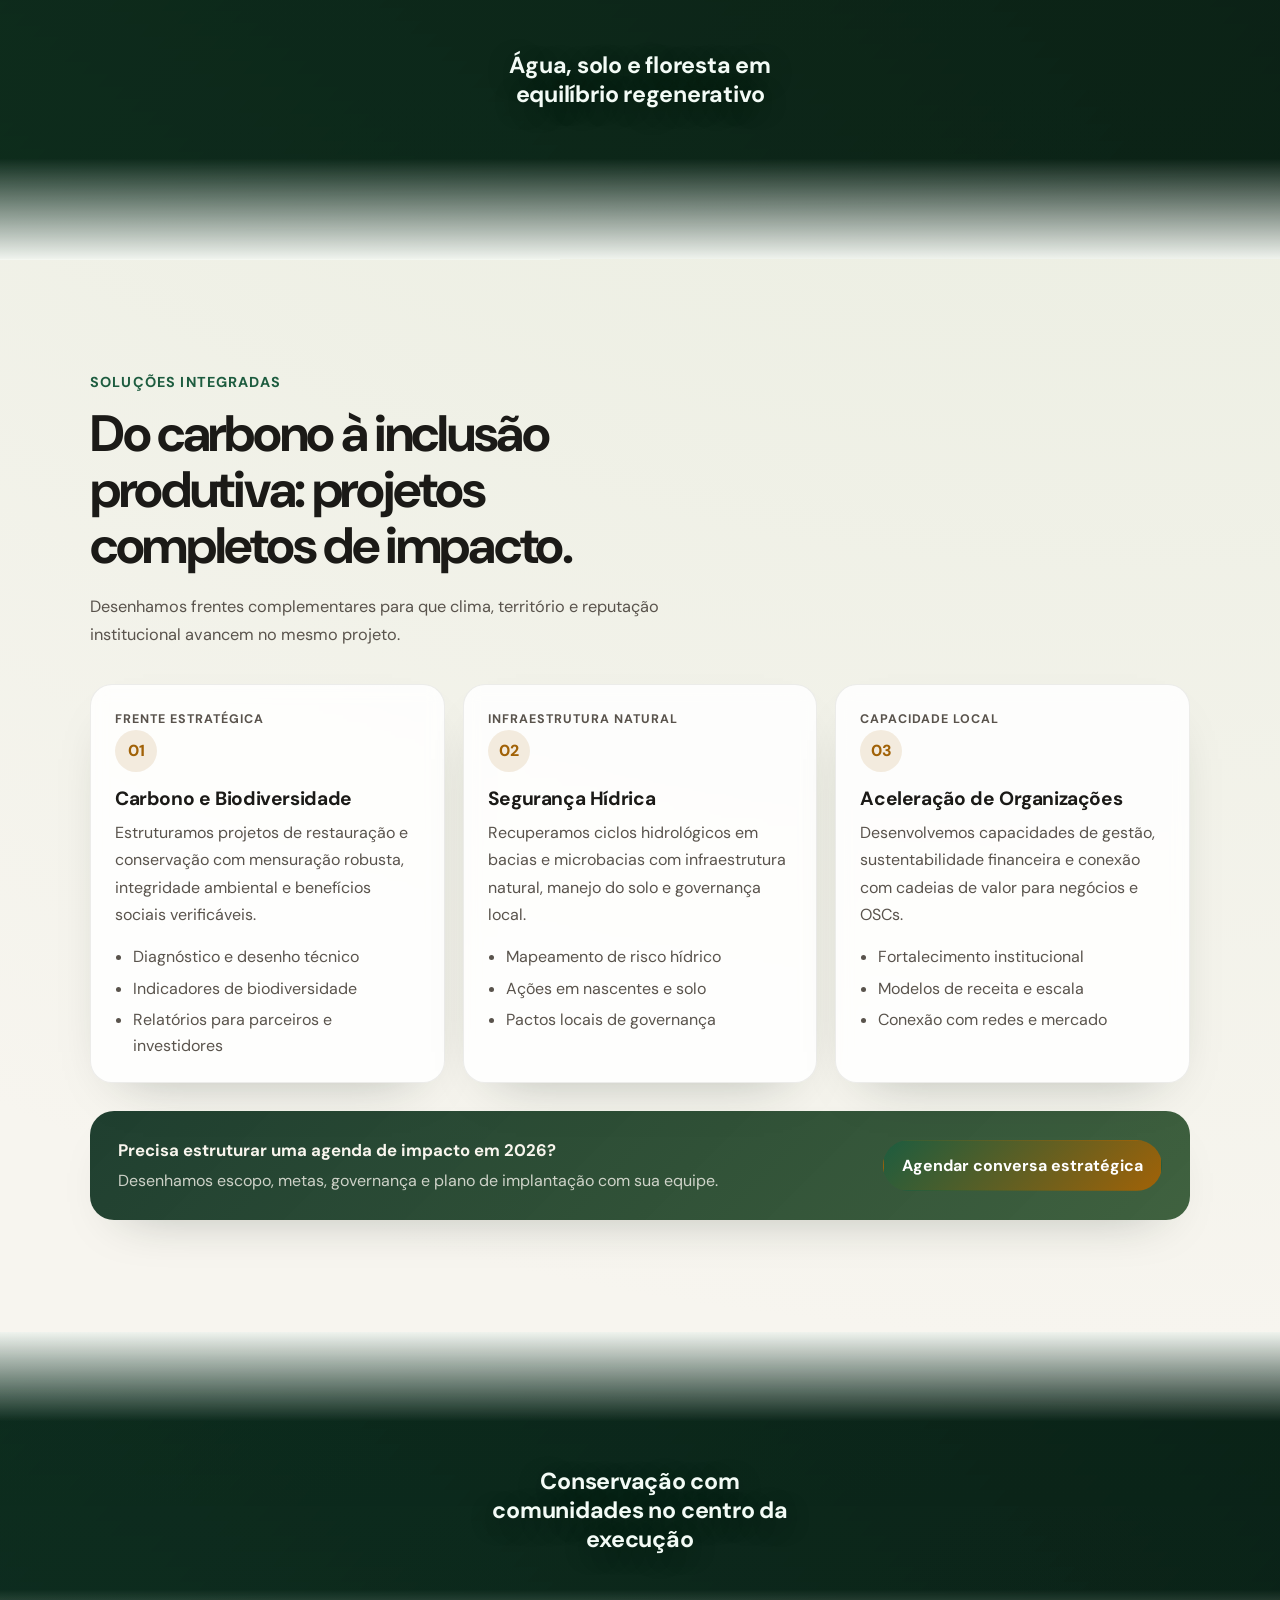
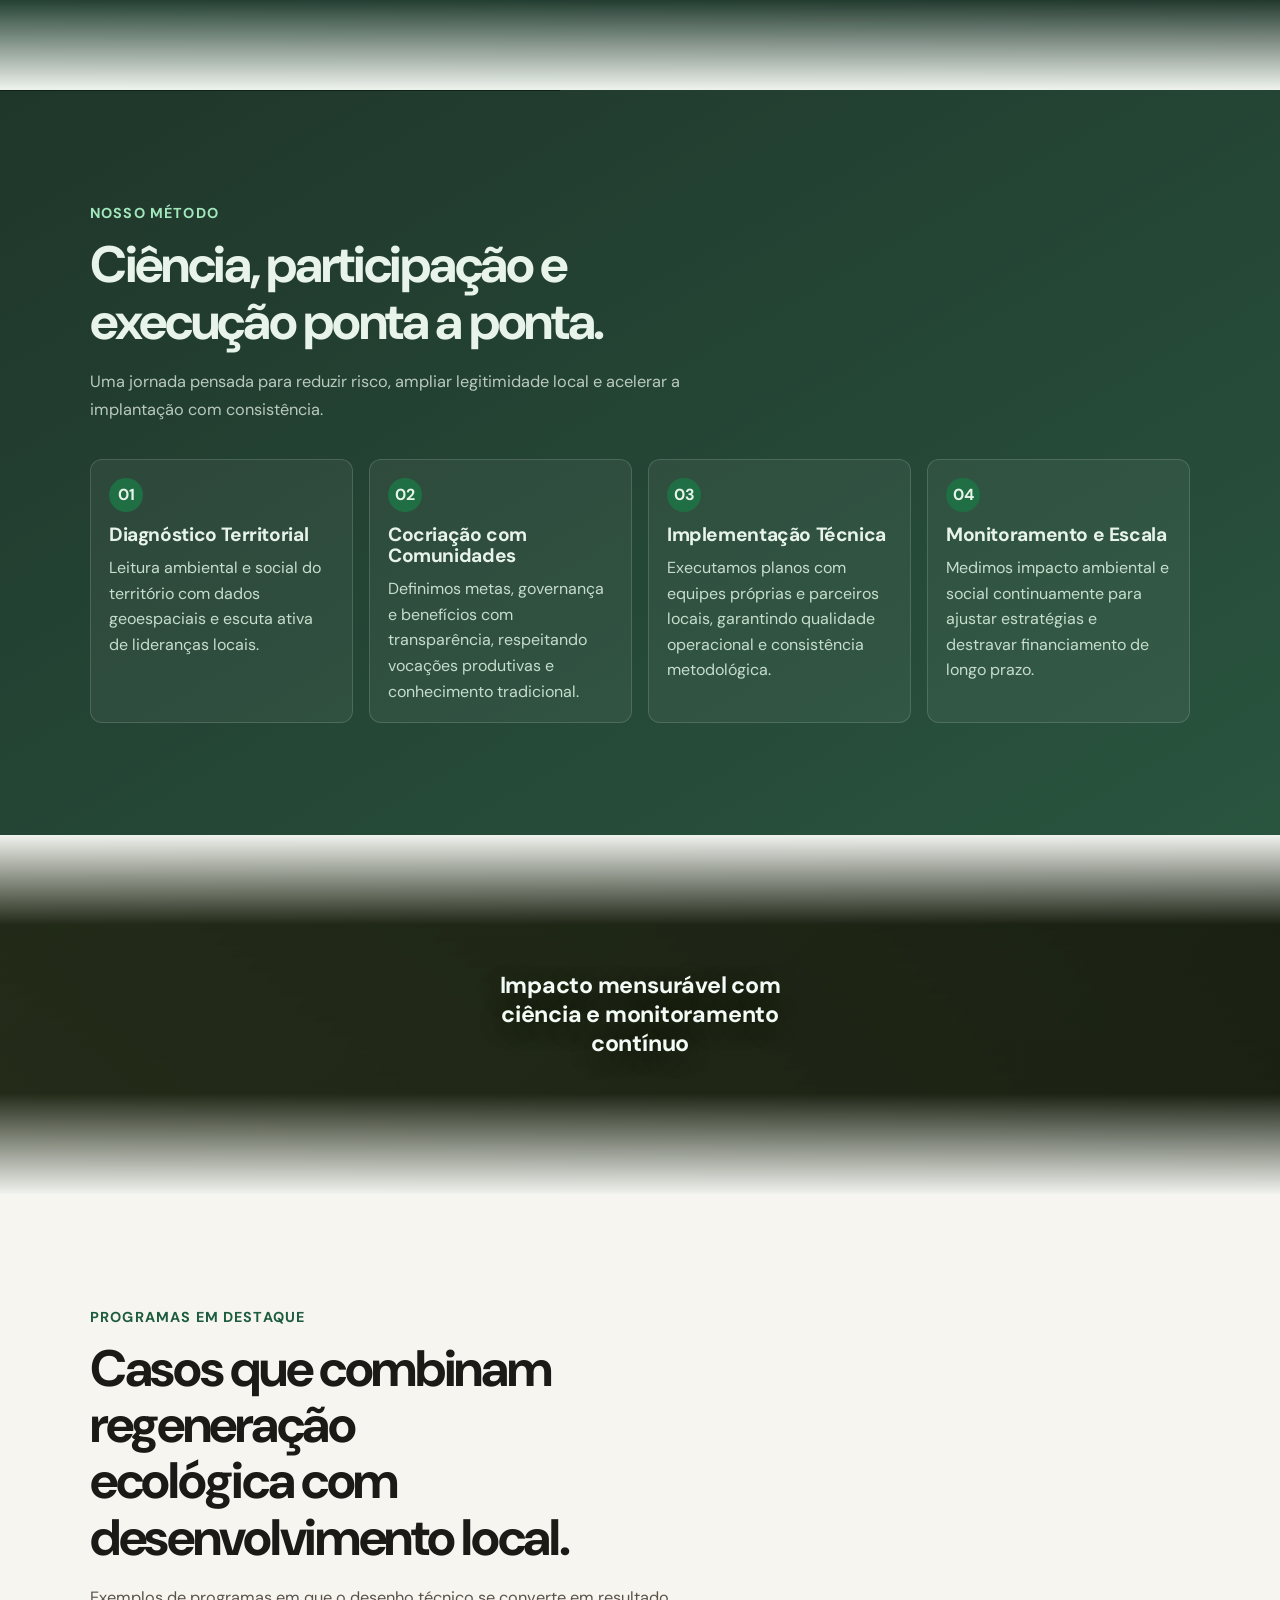
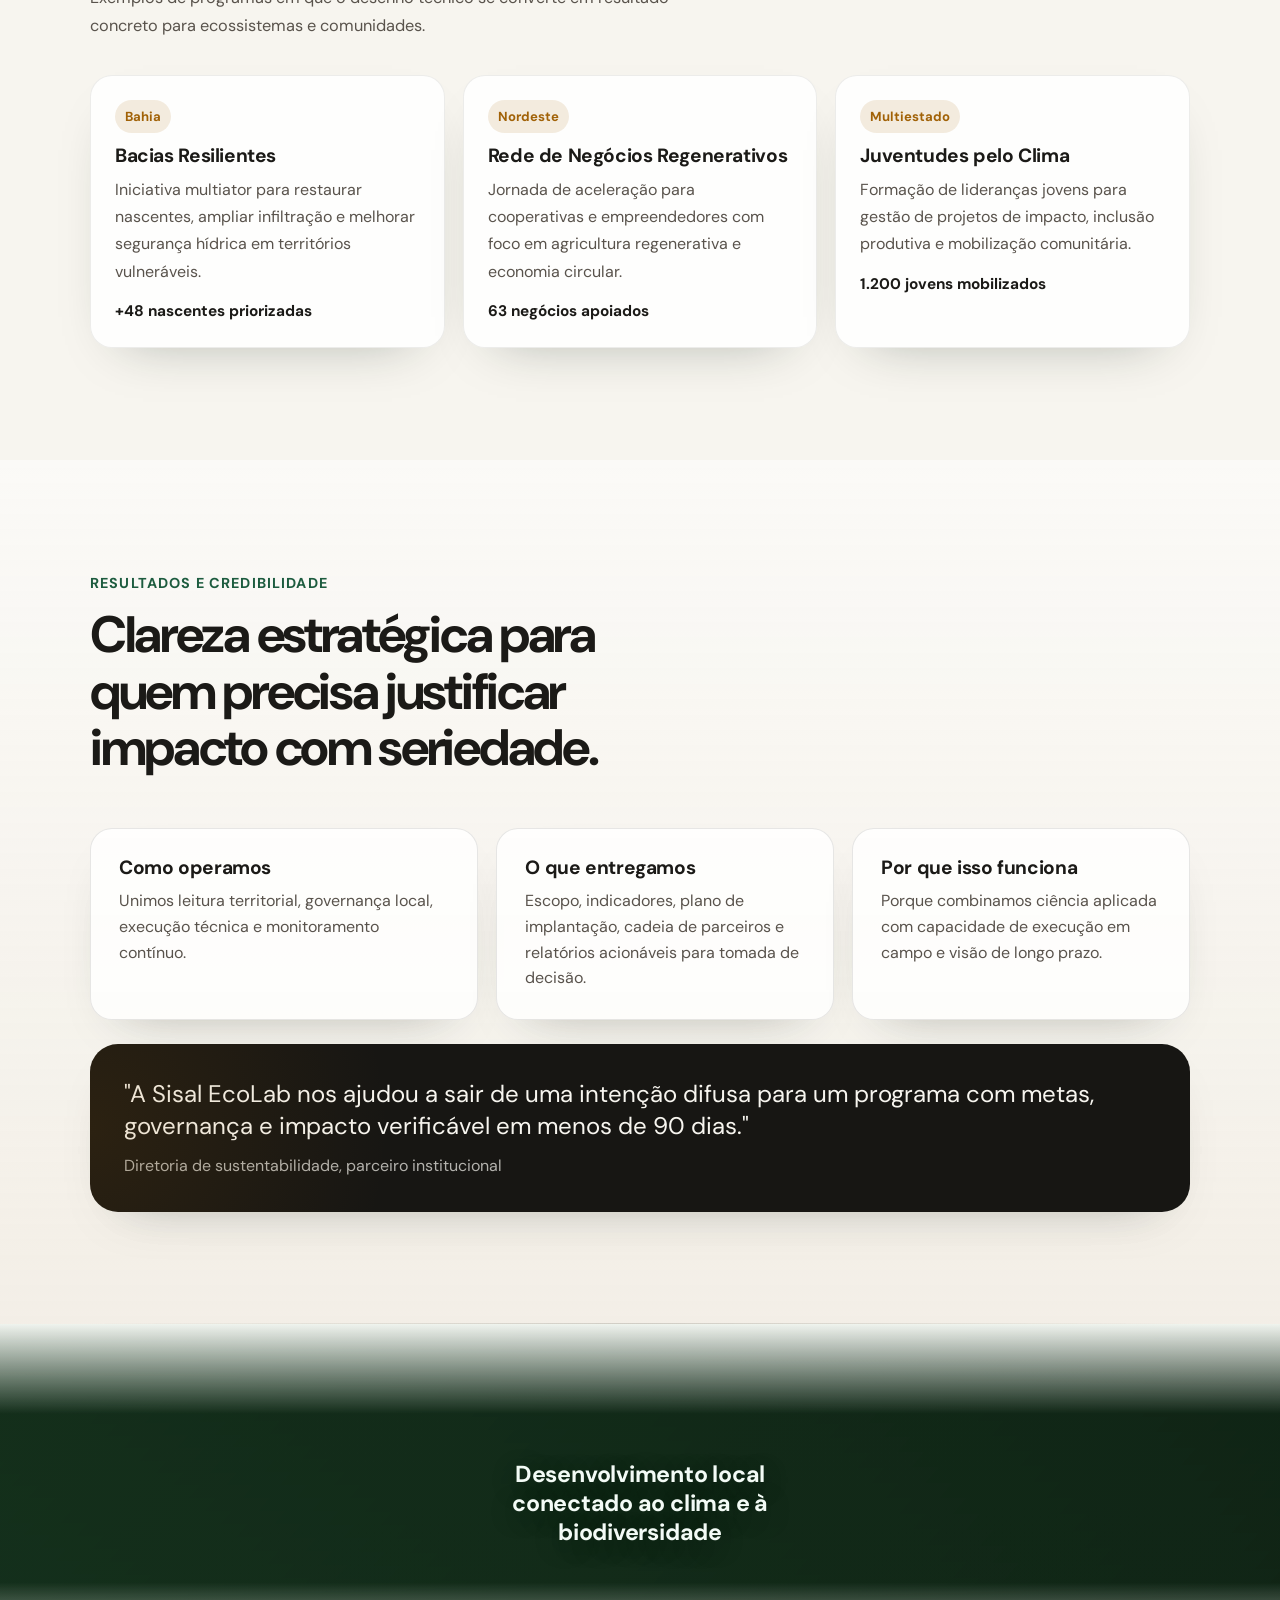
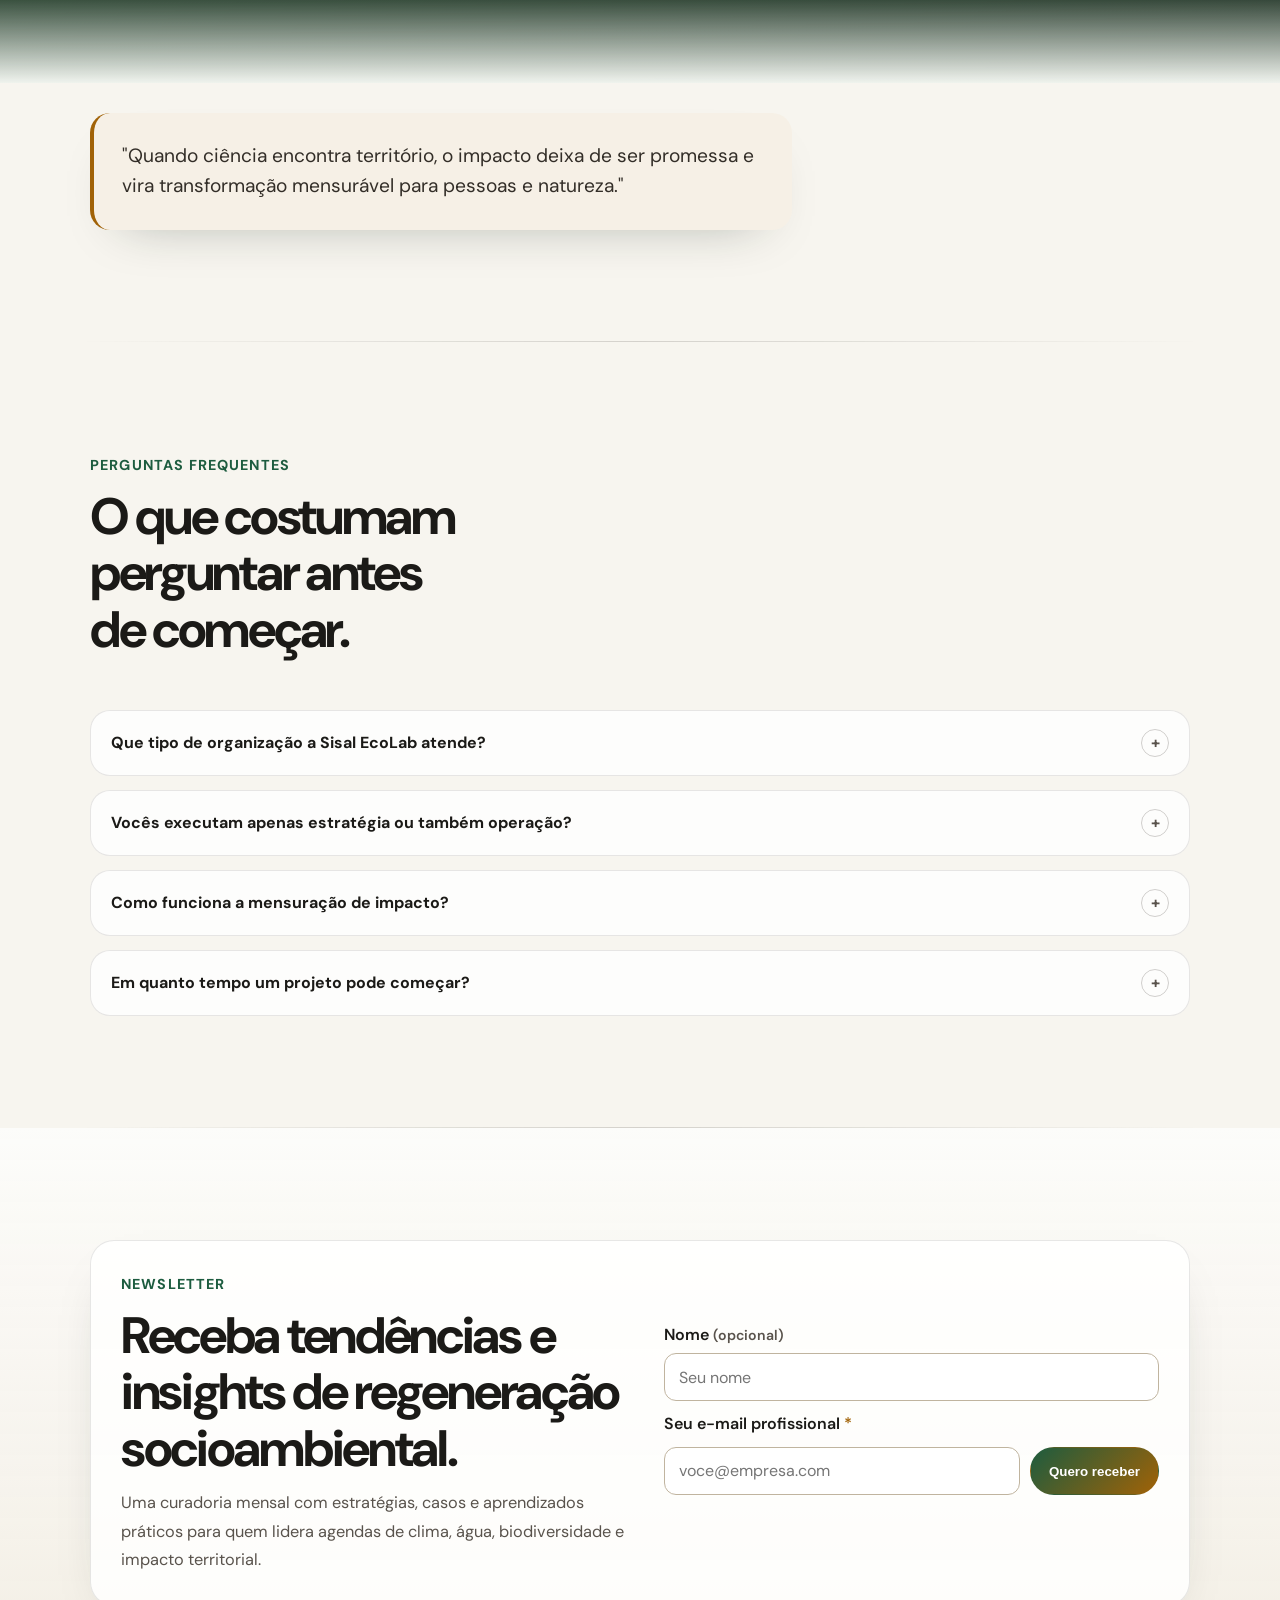
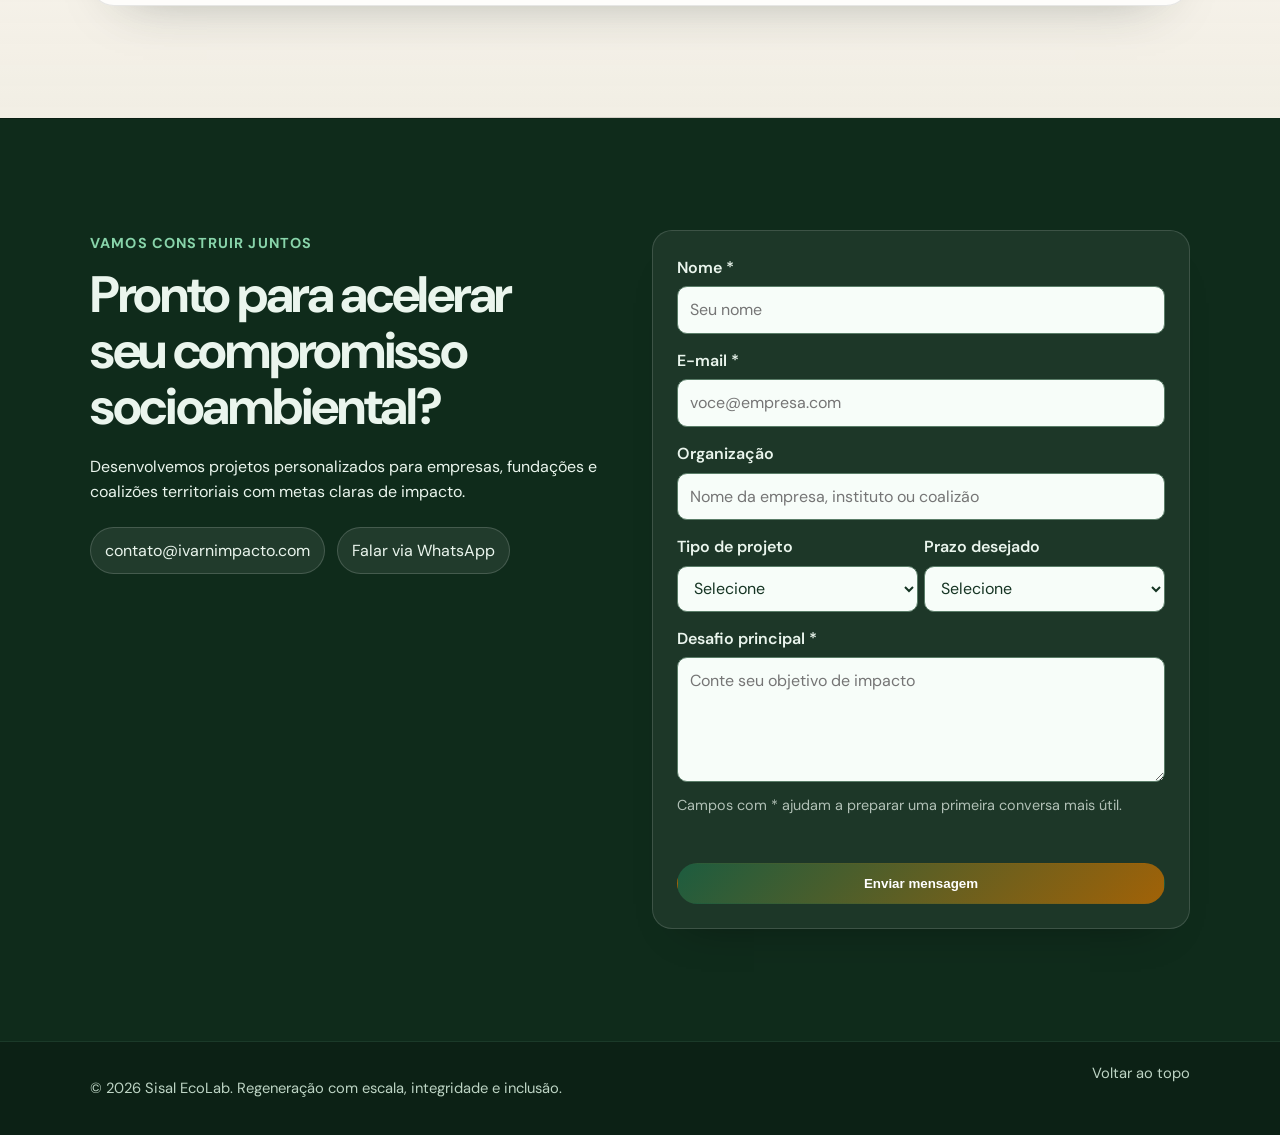
==== commit a622aa78: "refactor: aplica imagens apenas em fundos na sequ?ncia definida Remove as galerias visuais e mant?m " ====
--- a/index.html
+++ b/index.html
@@ -17,7 +17,7 @@
     />
     <meta
       property="og:image"
-      content="assets/images/imagem-01.png"
+      content="assets/images/imagem-01.jpeg"
     />
     <link rel="preconnect" href="https://fonts.googleapis.com" />
     <link rel="preconnect" href="https://fonts.gstatic.com" crossorigin />
@@ -28,34 +28,12 @@
     <link
       rel="preload"
       as="image"
-      href="assets/images/imagem-02.png"
+      href="assets/images/imagem-01.jpeg"
     />
     <link rel="stylesheet" href="styles.css" />
-    <noscript>
-      <style>
-        .site-loader {
-          display: none !important;
-        }
-      </style>
-    </noscript>
   </head>
-  <body class="no-js is-loading">
+  <body class="no-js">
     <a class="skip-link" href="#inicio">Pular para o conteúdo</a>
-    <div class="site-loader" aria-live="polite" aria-label="Carregando experiência Sisal EcoLab">
-      <div class="site-loader__content">
-        <p class="site-loader__eyebrow">Sisal EcoLab</p>
-        <h2>Preparando territórios, clima e comunidades</h2>
-        <div class="site-loader__matrix" aria-hidden="true">
-          <span><img src="assets/images/imagem-01.png" alt="" /></span>
-          <span><img src="assets/images/imagem-03.png" alt="" /></span>
-          <span><img src="assets/images/imagem-05.png" alt="" /></span>
-          <span><img src="assets/images/imagem-07.png" alt="" /></span>
-          <span><img src="assets/images/imagem-09.png" alt="" /></span>
-          <span><img src="assets/images/imagem-10.png" alt="" /></span>
-        </div>
-        <div class="site-loader__bar" aria-hidden="true"><span></span></div>
-      </div>
-    </div>
     <div class="scroll-bg" aria-hidden="true">
       <div class="scroll-bg-layer scroll-bg-primary"></div>
       <div class="scroll-bg-layer scroll-bg-secondary"></div>
@@ -147,20 +125,6 @@
               Projetos estruturados para unir impacto ambiental, reputação e
               desenvolvimento local de longo prazo.
             </div>
-            <div class="hero-matrix hero-matrix-hero" aria-label="Matriz visual de impacto territorial">
-              <article class="hero-matrix-item hero-matrix-item-lg">
-                <img src="assets/images/imagem-01.png" alt="Paisagem natural com vegetação nativa" loading="eager" />
-              </article>
-              <article class="hero-matrix-item">
-                <img src="assets/images/imagem-03.png" alt="Equipe em campo em área agrícola" loading="lazy" />
-              </article>
-              <article class="hero-matrix-item">
-                <img src="assets/images/imagem-05.png" alt="Coleta de recursos em área de palmeiras" loading="lazy" />
-              </article>
-              <article class="hero-matrix-item hero-matrix-item-wide">
-                <img src="assets/images/imagem-10.png" alt="Parque eólico em território produtivo" loading="lazy" />
-              </article>
-            </div>
           </aside>
         </div>
       </section>
--- a/styles.css
+++ b/styles.css
@@ -46,108 +46,6 @@
   background-image: radial-gradient(circle at 90% 0, rgba(210, 223, 197, 0.72) 0, transparent 32%);
 }
 
-.site-loader {
-  position: fixed;
-  inset: 0;
-  z-index: 10040;
-  display: grid;
-  place-items: center;
-  padding: 24px;
-  background: linear-gradient(145deg, rgba(9, 27, 17, 0.97), rgba(22, 64, 42, 0.96));
-  transition: opacity 0.55s ease, visibility 0.55s ease;
-  animation: loaderAutoExit 4.2s ease forwards;
-}
-
-body.is-loaded .site-loader {
-  opacity: 0;
-  visibility: hidden;
-  pointer-events: none;
-}
-
-.site-loader__content {
-  width: min(780px, 100%);
-  text-align: center;
-  color: #eff7f0;
-}
-
-.site-loader__eyebrow {
-  margin: 0 0 12px;
-  text-transform: uppercase;
-  letter-spacing: 0.09em;
-  font-size: 0.82rem;
-  font-weight: 700;
-  color: #9fe2b8;
-}
-
-.site-loader h2 {
-  margin: 0 auto 18px;
-  font-size: clamp(1.6rem, 3.2vw, 2.4rem);
-  max-width: 26ch;
-}
-
-.site-loader__matrix {
-  display: grid;
-  grid-template-columns: repeat(3, minmax(0, 1fr));
-  gap: 10px;
-  margin: 0 auto;
-}
-
-.site-loader__matrix span {
-  display: block;
-  border-radius: 14px;
-  overflow: hidden;
-  border: 1px solid rgba(255, 255, 255, 0.2);
-  box-shadow: 0 18px 34px -26px rgba(0, 0, 0, 0.7);
-  aspect-ratio: 4 / 3;
-  animation: loaderPulse 2.4s ease-in-out infinite;
-}
-
-.site-loader__matrix span:nth-child(2) {
-  animation-delay: 0.1s;
-}
-
-.site-loader__matrix span:nth-child(3) {
-  animation-delay: 0.2s;
-}
-
-.site-loader__matrix span:nth-child(4) {
-  animation-delay: 0.3s;
-}
-
-.site-loader__matrix span:nth-child(5) {
-  animation-delay: 0.4s;
-}
-
-.site-loader__matrix span:nth-child(6) {
-  animation-delay: 0.5s;
-}
-
-.site-loader__matrix img {
-  width: 100%;
-  height: 100%;
-  object-fit: cover;
-  display: block;
-  filter: saturate(1.1) contrast(1.05);
-}
-
-.site-loader__bar {
-  margin: 18px auto 0;
-  width: min(320px, 88%);
-  height: 6px;
-  border-radius: 999px;
-  background: rgba(255, 255, 255, 0.18);
-  overflow: hidden;
-}
-
-.site-loader__bar span {
-  display: block;
-  width: 0%;
-  height: 100%;
-  border-radius: inherit;
-  background: linear-gradient(90deg, #6ad49b, #d8b06a);
-  animation: loaderBar 1.8s ease-in-out forwards;
-}
-
 body::before {
   content: "";
   position: fixed;
@@ -421,7 +319,7 @@
 .hero {
   padding: 110px 0 78px;
   background: linear-gradient(130deg, rgba(246, 242, 233, 0.92), rgba(223, 235, 218, 0.74)),
-    url("assets/images/imagem-07.png")
+    url("assets/images/imagem-01.jpeg")
       center / cover no-repeat;
 }
 
@@ -564,50 +462,6 @@
   box-shadow: var(--card-shadow);
   backdrop-filter: blur(10px);
   position: relative;
-}
-
-.hero-matrix {
-  display: grid;
-  grid-template-columns: repeat(4, minmax(0, 1fr));
-  grid-auto-rows: 120px;
-  gap: 12px;
-}
-
-.hero-matrix-hero {
-  margin-top: 18px;
-  grid-auto-rows: 86px;
-}
-
-.hero-matrix-item {
-  margin: 0;
-  border-radius: 16px;
-  overflow: hidden;
-  background: #dfe8de;
-  border: 1px solid rgba(27, 26, 23, 0.08);
-  box-shadow: 0 20px 34px -30px rgba(10, 34, 20, 0.55);
-}
-
-.hero-matrix-item img {
-  width: 100%;
-  height: 100%;
-  object-fit: cover;
-  display: block;
-  transition: transform 0.35s ease, filter 0.35s ease;
-  filter: saturate(1.04) contrast(1.03);
-}
-
-.hero-matrix-item:hover img {
-  transform: scale(1.04);
-  filter: saturate(1.12) contrast(1.06);
-}
-
-.hero-matrix-item-lg {
-  grid-column: span 2;
-  grid-row: span 2;
-}
-
-.hero-matrix-item-wide {
-  grid-column: span 2;
 }
 
 .hero-card-accent {
@@ -742,19 +596,23 @@
 }
 
 .transition-water .scroll-transition-media {
-  background-image: url("assets/images/imagem-08.png");
+  background-image: none;
+  background-color: #1a4d35;
 }
 
 .transition-forest .scroll-transition-media {
-  background-image: url("assets/images/imagem-09.png");
+  background-image: none;
+  background-color: #17503b;
 }
 
 .transition-earth .scroll-transition-media {
-  background-image: url("assets/images/imagem-10.png");
+  background-image: none;
+  background-color: #5f4a2a;
 }
 
 .transition-community .scroll-transition-media {
-  background-image: url("assets/images/imagem-01.png");
+  background-image: none;
+  background-color: #2f5a33;
 }
 
 .section {
@@ -821,15 +679,15 @@
 }
 
 .solucoes-bg::before {
-  background-image: url("assets/images/imagem-02.png");
+  background-image: url("assets/images/imagem-07.jpeg");
 }
 
 .programas-bg::before {
-  background-image: url("assets/images/imagem-03.png");
+  background-image: url("assets/images/imagem-09.jpeg");
 }
 
 .cta-bg::before {
-  background-image: url("assets/images/imagem-04.png");
+  background-image: url("assets/images/imagem-10.jpeg");
   opacity: 0.28;
 }
 
@@ -1016,7 +874,7 @@
 }
 
 .metodo-bg::before {
-  background-image: url("assets/images/imagem-05.png");
+  background-image: url("assets/images/imagem-08.jpeg");
   opacity: 0.24;
 }
 
@@ -1380,41 +1238,6 @@
   }
 }
 
-@keyframes loaderPulse {
-  0%,
-  100% {
-    transform: scale(1);
-    opacity: 0.88;
-  }
-  50% {
-    transform: scale(1.02);
-    opacity: 1;
-  }
-}
-
-@keyframes loaderBar {
-  0% {
-    width: 8%;
-  }
-  100% {
-    width: 100%;
-  }
-}
-
-@keyframes loaderAutoExit {
-  0%,
-  78% {
-    opacity: 1;
-    visibility: visible;
-    pointer-events: auto;
-  }
-  100% {
-    opacity: 0;
-    visibility: hidden;
-    pointer-events: none;
-  }
-}
-
 @media (prefers-reduced-motion: reduce) {
   .scroll-bg-vignette {
     animation: none;
@@ -1436,11 +1259,6 @@
 
   .nav-toggle__bar {
     transition: none;
-  }
-
-  .site-loader__matrix span,
-  .site-loader__bar span {
-    animation: none;
   }
 
   ::-webkit-scrollbar-thumb,
@@ -1536,17 +1354,4 @@
     grid-template-columns: 1fr;
   }
 
-  .site-loader__matrix {
-    grid-template-columns: 1fr 1fr;
-  }
-
-  .hero-matrix {
-    grid-template-columns: 1fr 1fr;
-    grid-auto-rows: 98px;
-  }
-
-  .hero-matrix-item-lg,
-  .hero-matrix-item-wide {
-    grid-column: span 2;
-  }
-}
+}
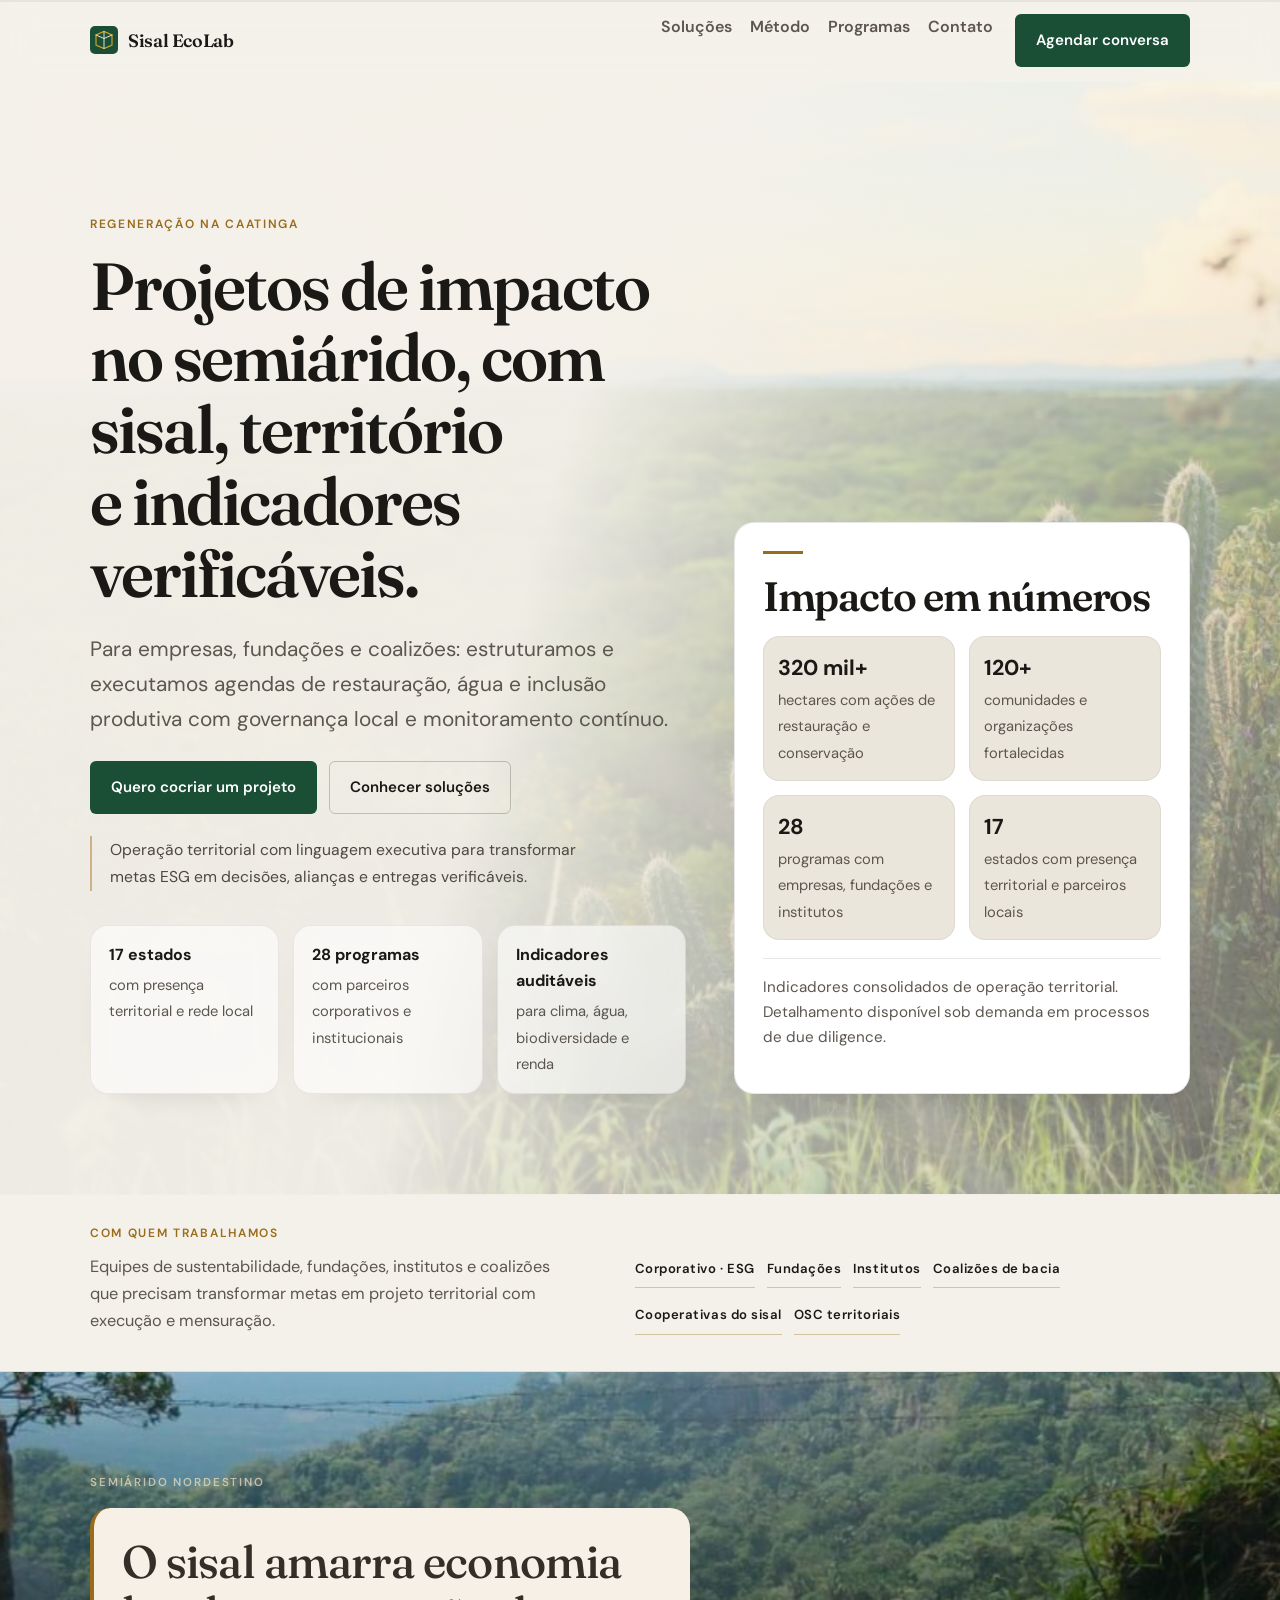
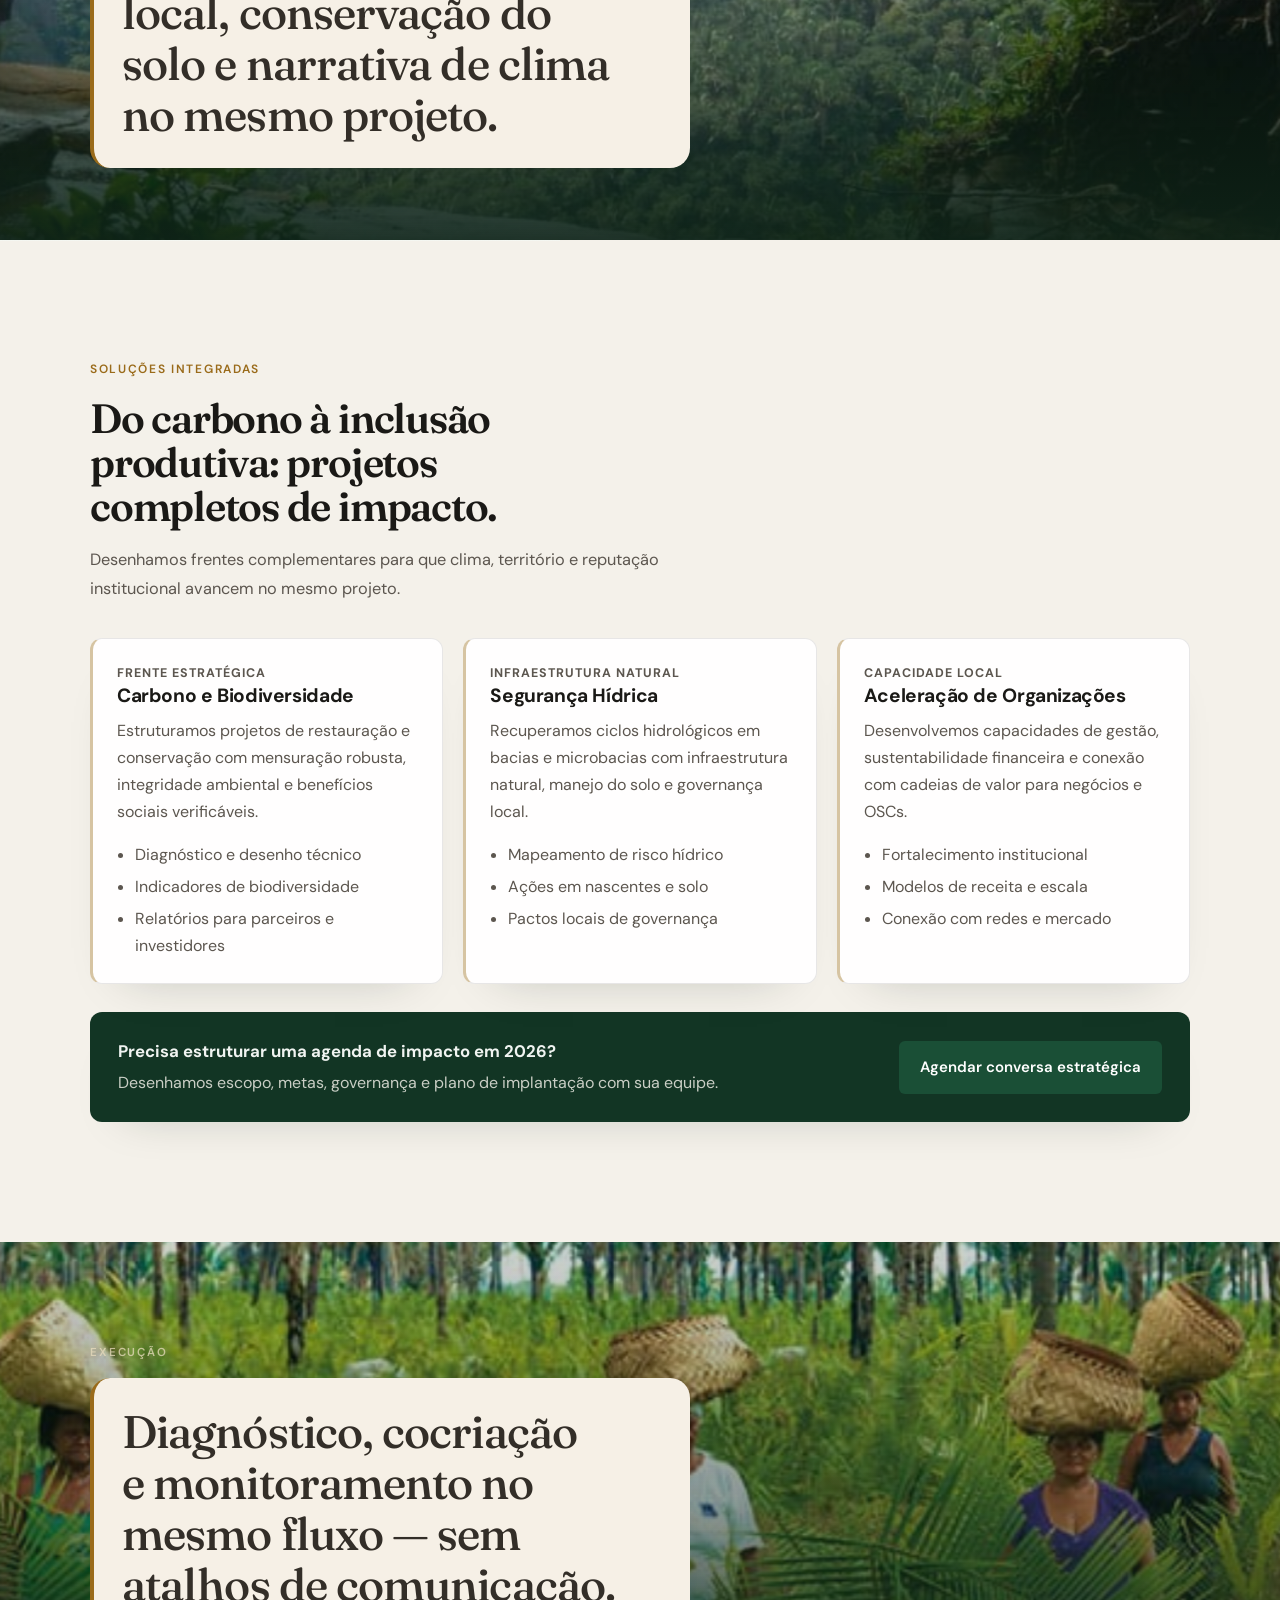
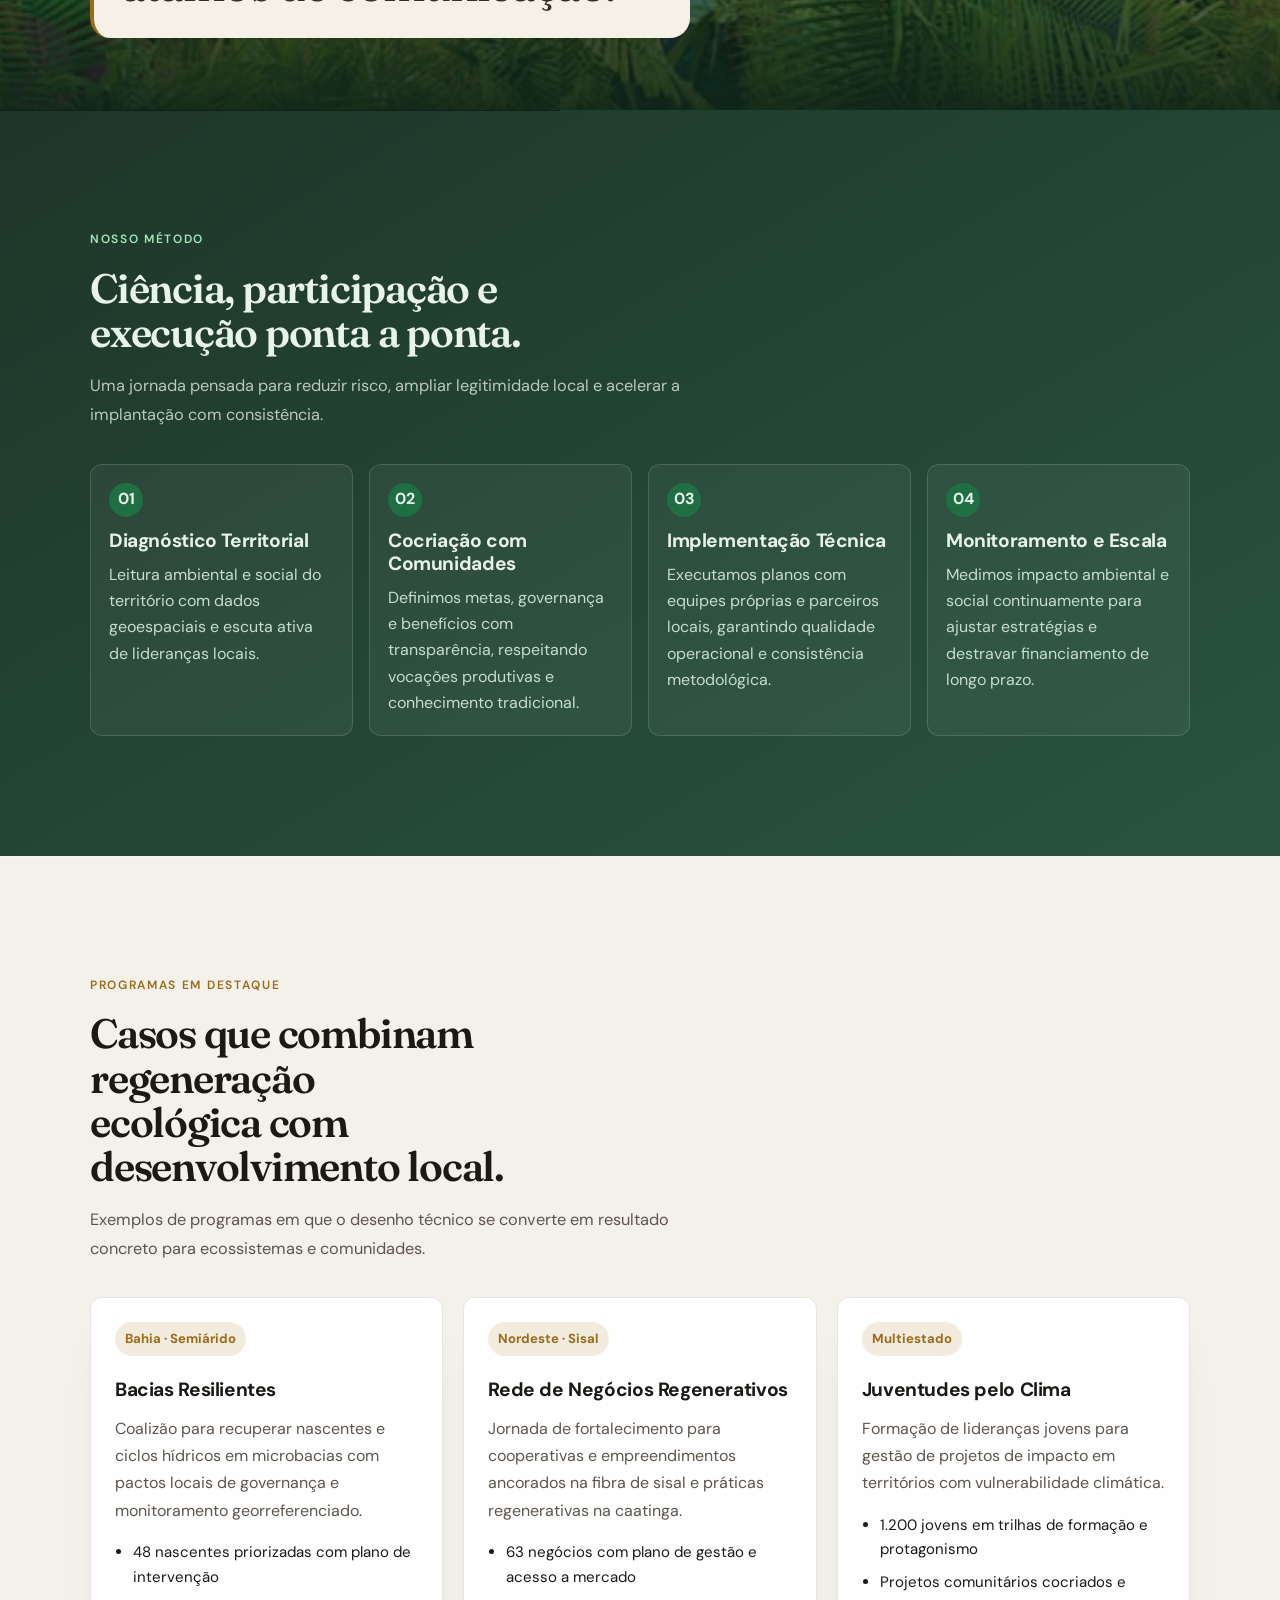
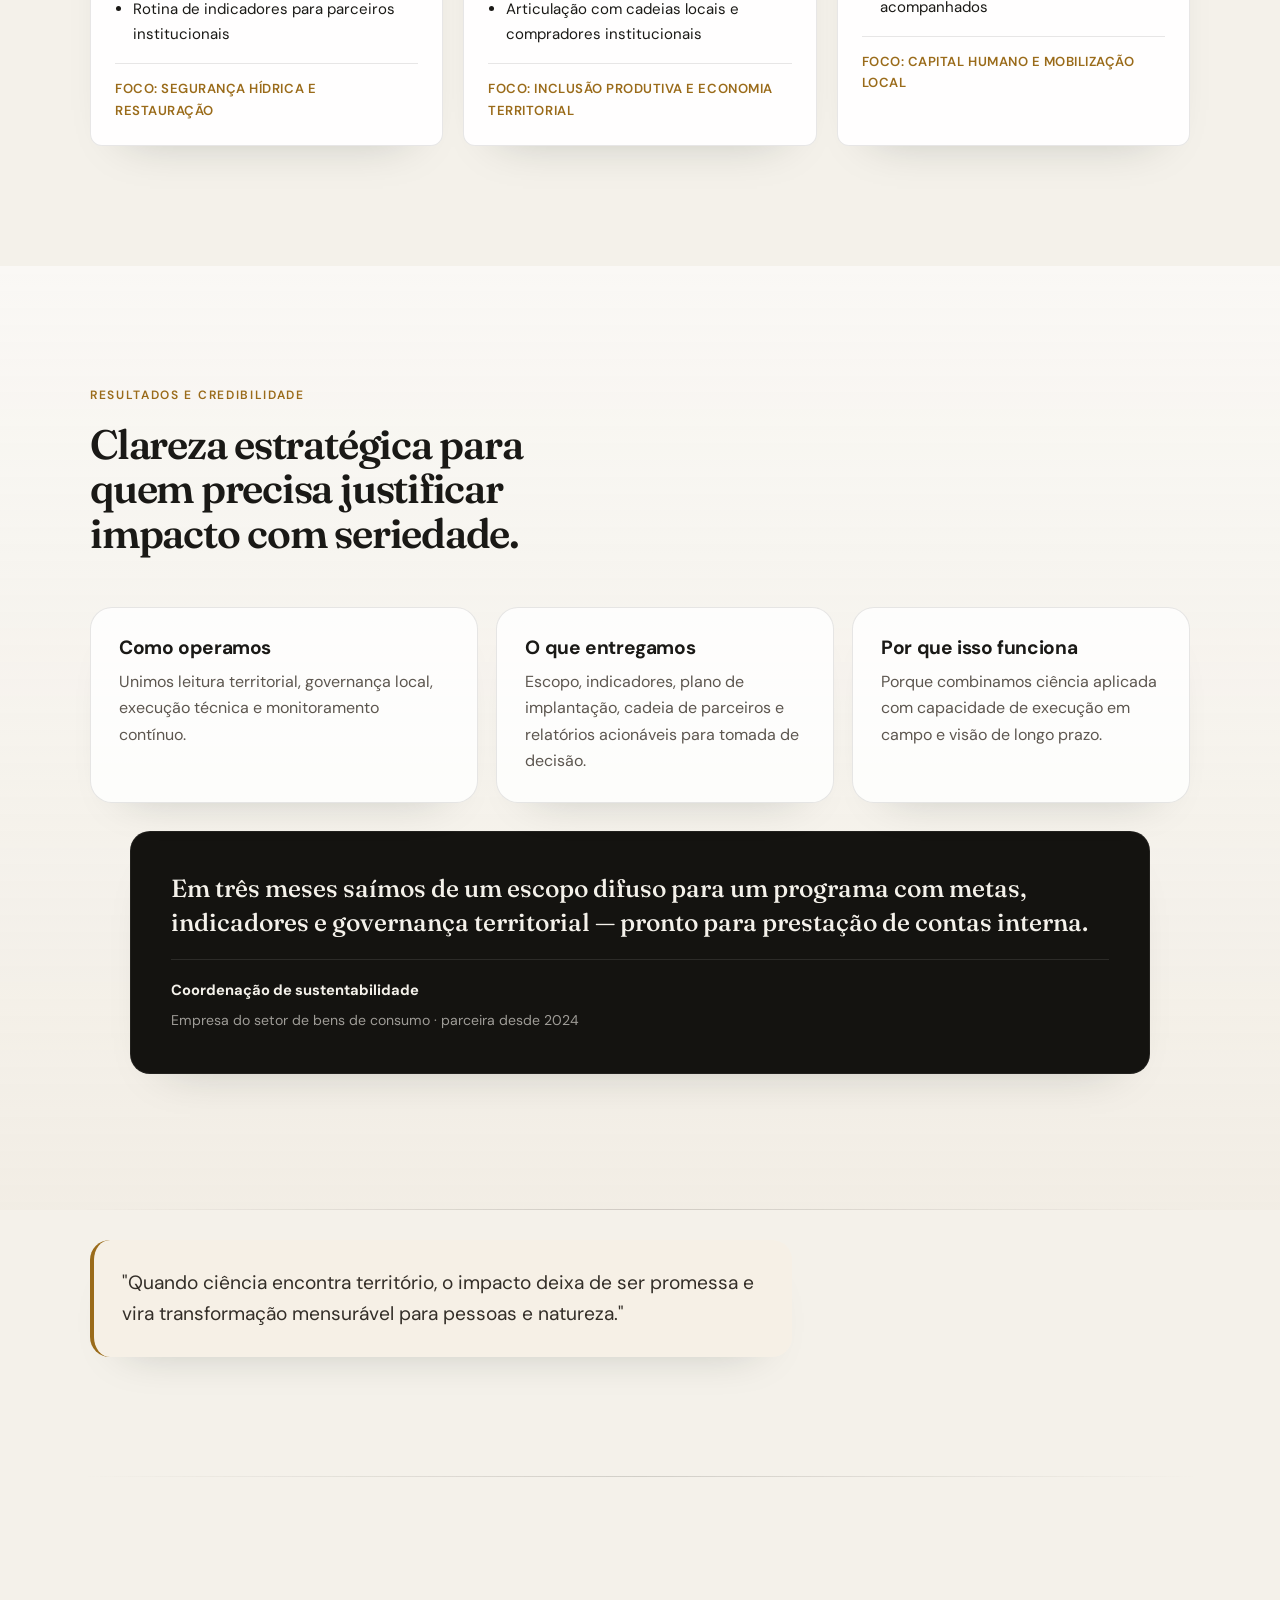
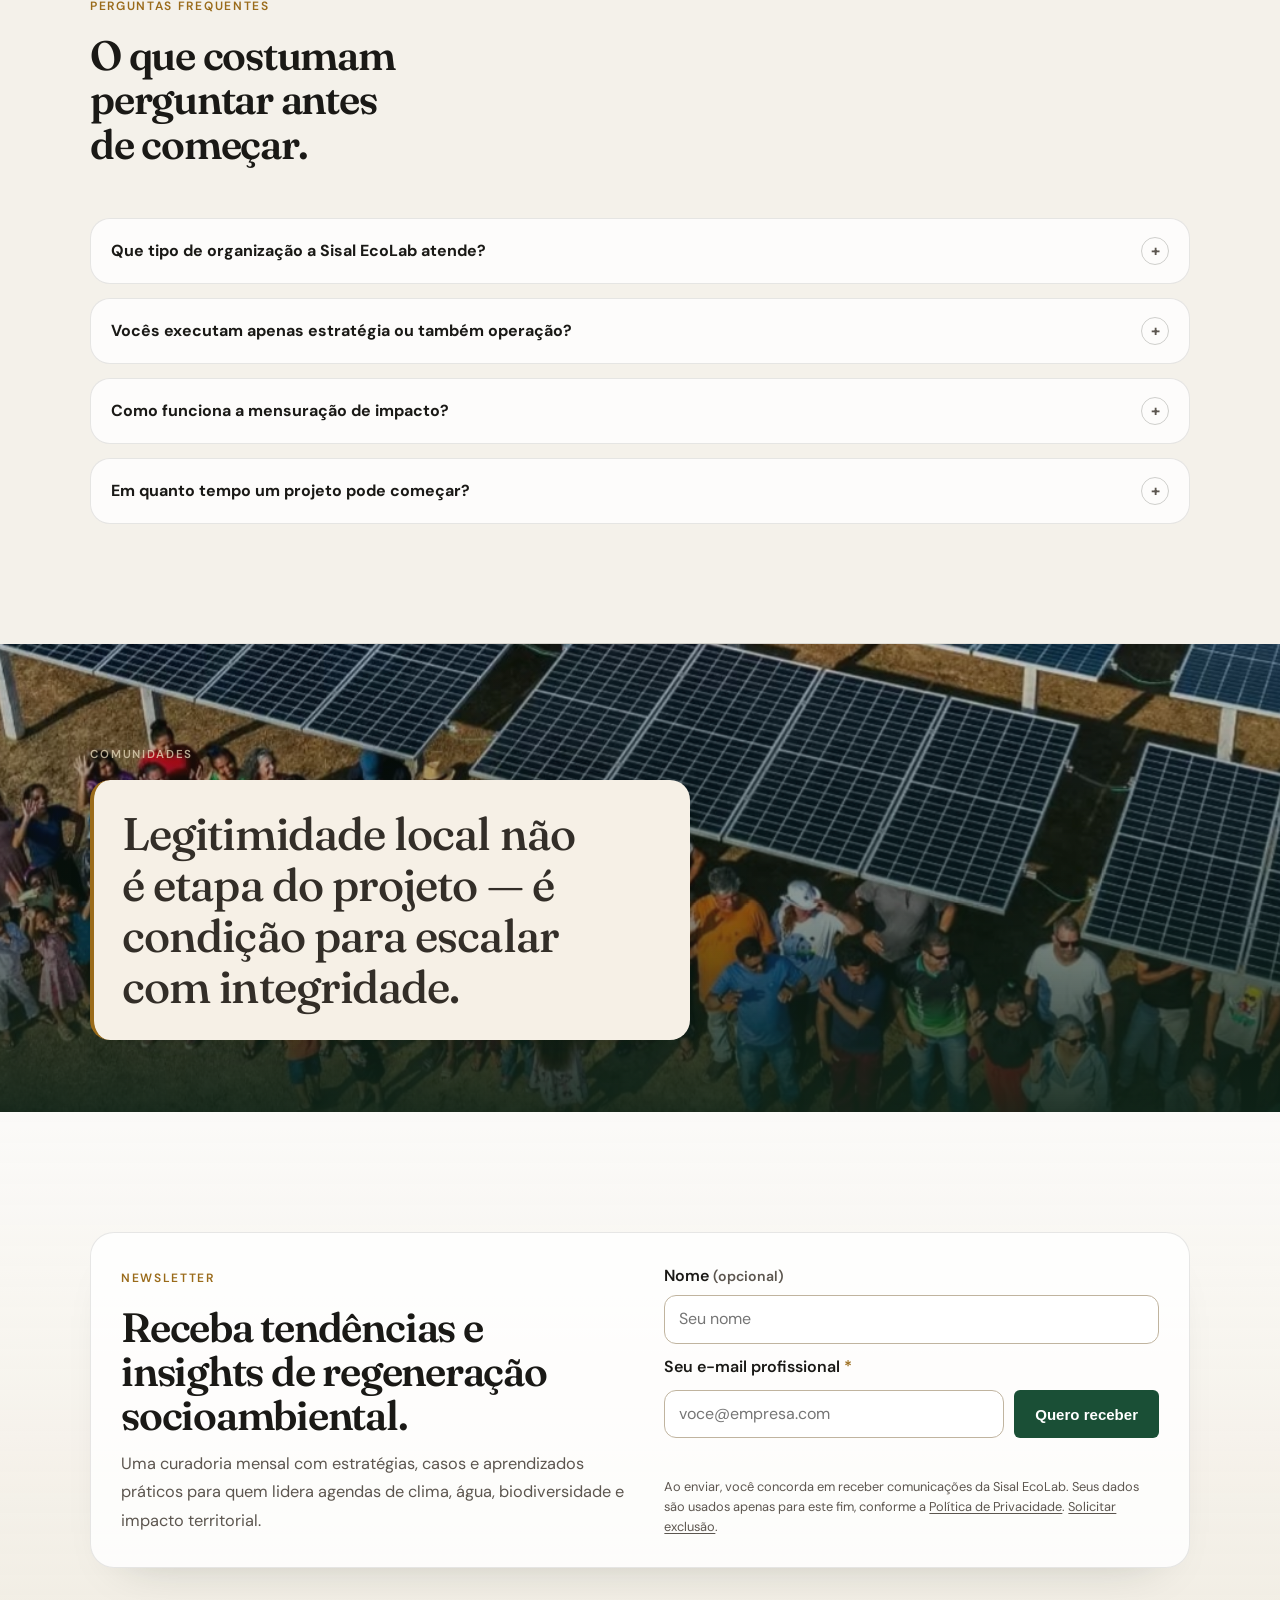
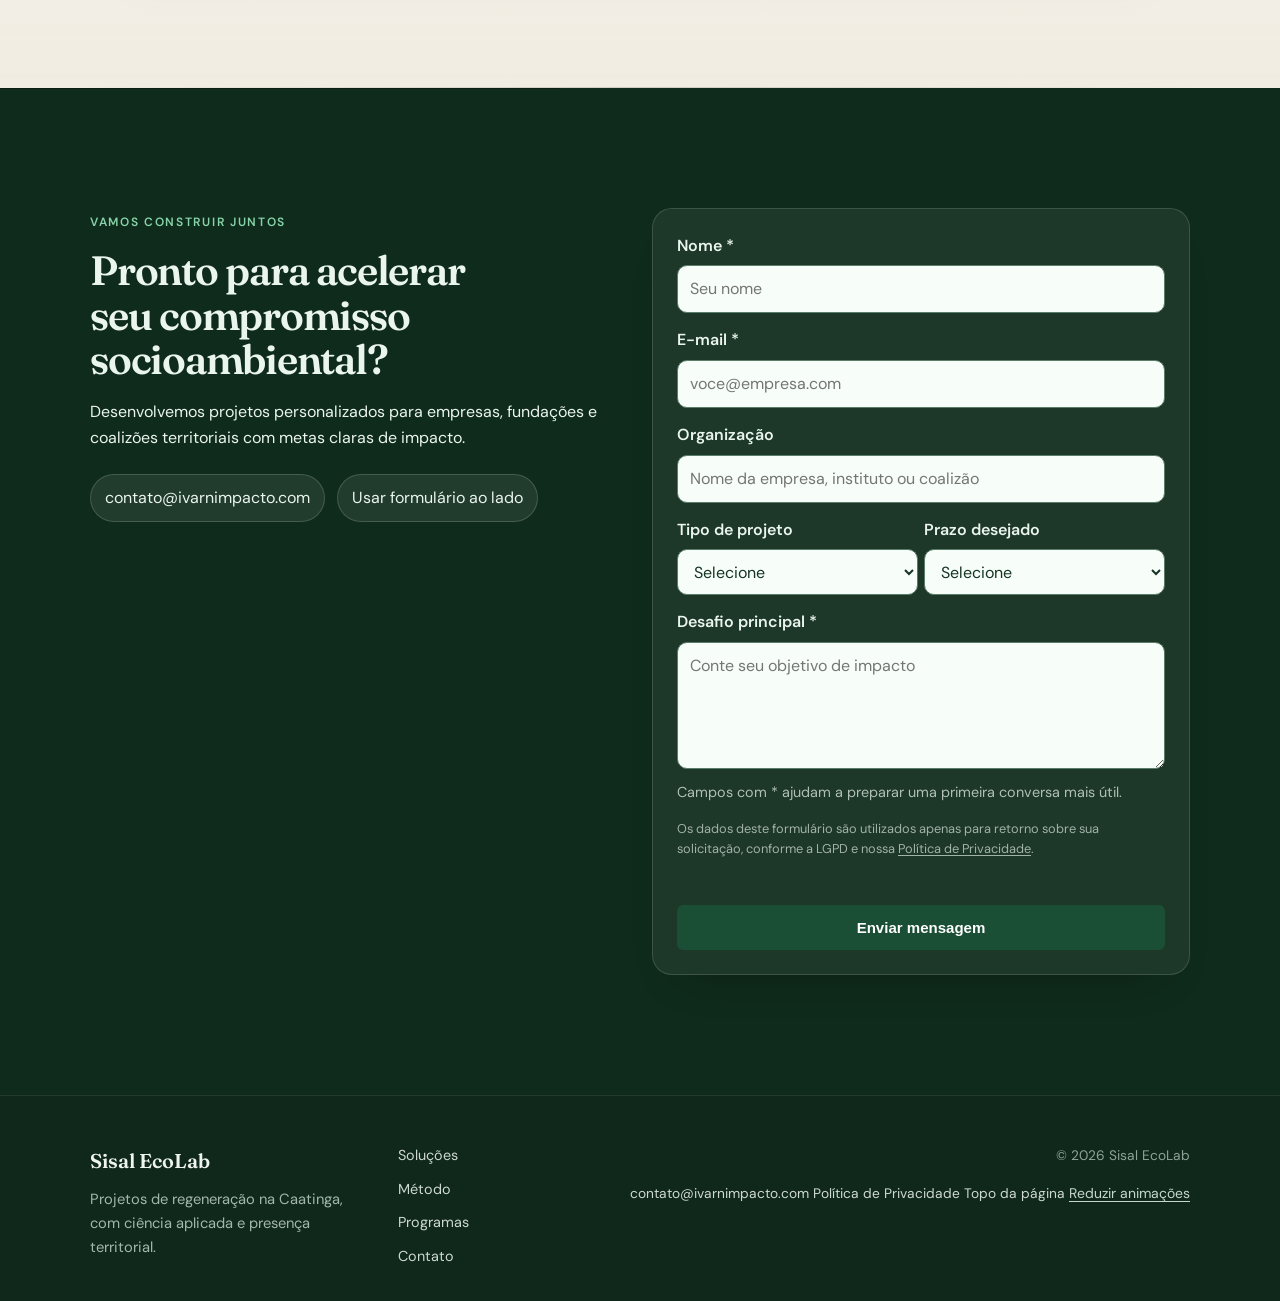
==== commit 4c14b38f: "feat: landing premium com LGPD, SEO e loader unificado Refatora UX (tipografia editorial, scroll 3D " ====
--- a/index.html
+++ b/index.html
@@ -6,47 +6,83 @@
     <title>Sisal EcoLab | Regeneração com Comunidades</title>
     <meta
       name="description"
-      content="Aceleramos regeneração ambiental e impacto social com ciência, tecnologia e colaboração local."
+      content="Projetos de regeneração na Caatinga com sisal, território e indicadores verificáveis para empresas, fundações e coalizões."
     />
-    <meta name="theme-color" content="#1d7a4c" />
+    <meta name="robots" content="index,follow,max-image-preview:large" />
+    <meta name="theme-color" content="#123524" />
+    <link rel="icon" href="assets/favicon.svg" type="image/svg+xml" />
+    <link rel="apple-touch-icon" href="assets/favicon.svg" />
+    <link rel="canonical" href="https://sisalecolab.com/" />
     <meta property="og:type" content="website" />
-    <meta property="og:title" content=" Sisal EcoLab| Regeneração com Comunidades" />
+    <meta property="og:title" content="Sisal EcoLab | Regeneração com Comunidades" />
+    <meta property="og:url" content="https://sisalecolab.com/" />
     <meta
       property="og:description"
-      content="Aceleramos regeneração ambiental e impacto social com ciência, tecnologia e colaboração local."
+      content="Projetos de regeneração na Caatinga com sisal, território e indicadores verificáveis para empresas, fundações e coalizões."
     />
     <meta
       property="og:image"
-      content="assets/images/imagem-01.jpeg"
+      content="https://sisalecolab.com/assets/images/imagem-01.jpeg"
     />
+    <meta property="og:locale" content="pt_BR" />
+    <meta name="twitter:card" content="summary_large_image" />
+    <meta name="twitter:title" content="Sisal EcoLab | Regeneração com Comunidades" />
+    <meta
+      name="twitter:description"
+      content="Projetos de regeneração na Caatinga com sisal, território e indicadores verificáveis para empresas, fundações e coalizões."
+    />
+    <meta name="twitter:image" content="https://sisalecolab.com/assets/images/imagem-01.jpeg" />
+    <script type="application/ld+json">
+      {
+        "@context": "https://schema.org",
+        "@type": "Organization",
+        "name": "Sisal EcoLab",
+        "url": "https://sisalecolab.com/",
+        "description": "Projetos de regeneração na Caatinga com sisal, território e indicadores verificáveis para empresas, fundações e coalizões.",
+        "email": "contato@ivarnimpacto.com",
+        "logo": "https://sisalecolab.com/assets/logo-mark.svg",
+        "areaServed": "BR",
+        "sameAs": []
+      }
+    </script>
     <link rel="preconnect" href="https://fonts.googleapis.com" />
     <link rel="preconnect" href="https://fonts.gstatic.com" crossorigin />
     <link
-      href="https://fonts.googleapis.com/css2?family=DM+Sans:wght@400;500;700;800&display=swap"
+      href="https://fonts.googleapis.com/css2?family=DM+Sans:ital,opsz,wght@0,9..40,400;0,9..40,500;0,9..40,600;0,9..40,700&family=Fraunces:ital,opsz,wght@9..144,500;9..144,600;9..144,700&display=swap"
       rel="stylesheet"
     />
-    <link
-      rel="preload"
-      as="image"
-      href="assets/images/imagem-01.jpeg"
-    />
+    <link rel="preload" as="image" href="assets/images/imagem-01.jpeg" />
     <link rel="stylesheet" href="styles.css" />
+    <noscript>
+      <style>
+        .site-loader {
+          display: none !important;
+        }
+      </style>
+    </noscript>
   </head>
   <body class="no-js">
+    <div class="site-loader" aria-live="polite" aria-busy="true" aria-label="Carregando site">
+      <div class="site-loader__inner">
+        <img class="site-loader__logo" src="assets/logo-mark.svg" alt="Sisal EcoLab" width="40" height="40" decoding="async" />
+        <span class="site-loader__mark">Sisal EcoLab</span>
+        <span class="site-loader__context">Caatinga · Nordeste</span>
+        <div class="site-loader__track" role="progressbar" aria-valuemin="0" aria-valuemax="100" aria-valuenow="0">
+          <span class="site-loader__fill"></span>
+        </div>
+      </div>
+    </div>
     <a class="skip-link" href="#inicio">Pular para o conteúdo</a>
-    <div class="scroll-bg" aria-hidden="true">
-      <div class="scroll-bg-layer scroll-bg-primary"></div>
-      <div class="scroll-bg-layer scroll-bg-secondary"></div>
-      <div class="scroll-bg-vignette"></div>
-    </div>
-
     <div class="scroll-progress" aria-hidden="true">
       <span class="scroll-progress-bar"></span>
     </div>
 
     <header class="site-header">
       <div class="container nav">
-        <a class="logo" href="#inicio">Sisal EcoLab </a>
+        <a class="logo" href="#inicio">
+          <img class="logo__mark" src="assets/logo-mark.svg" alt="" width="28" height="28" decoding="async" aria-hidden="true" />
+          <span class="logo__wordmark">Sisal EcoLab</span>
+        </a>
         <button
           type="button"
           class="nav-toggle"
@@ -63,19 +99,21 @@
           <a href="#metodo">Método</a>
           <a href="#programas">Programas</a>
           <a href="#contato">Contato</a>
+          <a class="btn btn-nav" href="#contato">Agendar conversa</a>
         </nav>
       </div>
     </header>
 
-    <main>
-      <section id="inicio" class="hero reveal">
+    <main id="conteudo" class="site-main scroll-scene">
+      <section id="inicio" class="hero">
+        <div class="hero__veil" aria-hidden="true"></div>
         <div class="container hero-grid">
-          <div class="hero-copy">
-            <h1>Transformamos compromissos climáticos em projetos regenerativos com resultado mensurável.</h1>
+          <div class="hero-copy reveal">
+            <p class="eyebrow">Regeneração na Caatinga</p>
+            <h1>Projetos de impacto no semiárido, com sisal, território e indicadores verificáveis.</h1>
             <p class="lead">
-              A Sisal EcoLab conecta empresas, fundações e territórios a
-              soluções de restauração, segurança hídrica e inclusão produtiva
-              com governança, dados e execução local.
+              Para empresas, fundações e coalizões: estruturamos e executamos agendas de
+              restauração, água e inclusão produtiva com governança local e monitoramento contínuo.
             </p>
             <div class="hero-cta">
               <a class="btn btn-primary" href="#contato">Quero cocriar um projeto</a>
@@ -121,35 +159,46 @@
                 <span>estados com presença territorial e parceiros locais</span>
               </article>
             </div>
-            <div class="hero-card-note">
-              Projetos estruturados para unir impacto ambiental, reputação e
-              desenvolvimento local de longo prazo.
-            </div>
+            <p class="hero-card-note">
+              Indicadores consolidados de operação territorial. Detalhamento disponível sob demanda em
+              processos de due diligence.
+            </p>
           </aside>
         </div>
       </section>
 
-      <section class="trust reveal">
-        <div class="container">
-          <p>Empresas, fundações e coalizões que apostam em transformação sistêmica</p>
-          <div class="trust-list">
-            <span>Instituto Horizonte</span>
-            <span>Fundação Aurora</span>
-            <span>Coalizão Água Viva</span>
-            <span>Rede Vale Verde</span>
-            <span>Grupo Aliança Circular</span>
-            <span>Pacto Bacias Vivas</span>
-          </div>
-        </div>
-      </section>
-
-      <div class="scroll-transition transition-water reveal">
-        <div class="scroll-transition-media"></div>
-        <div class="scroll-transition-overlay"></div>
-        <div class="scroll-transition-content">
-          <p>Água, solo e floresta em equilíbrio regenerativo</p>
-        </div>
-      </div>
+      <section class="trust reveal" aria-label="Áreas de atuação">
+        <div class="container trust-inner">
+          <div class="trust-copy">
+            <p class="eyebrow">Com quem trabalhamos</p>
+            <p class="trust-label">
+              Equipes de sustentabilidade, fundações, institutos e coalizões que precisam
+              transformar metas em projeto territorial com execução e mensuração.
+            </p>
+          </div>
+          <ul class="trust-tags">
+            <li>Corporativo · ESG</li>
+            <li>Fundações</li>
+            <li>Institutos</li>
+            <li>Coalizões de bacia</li>
+            <li>Cooperativas do sisal</li>
+            <li>OSC territoriais</li>
+          </ul>
+        </div>
+      </section>
+
+      <aside class="editorial-break editorial-break--caatinga reveal" aria-label="Território">
+        <span class="sr-only">Paisagem da caatinga no semiárido nordestino</span>
+        <div class="editorial-break__media" role="img" aria-hidden="true"></div>
+        <div class="editorial-break__veil"></div>
+        <div class="container editorial-break__copy">
+          <p class="editorial-break__label">Semiárido nordestino</p>
+          <blockquote>
+            O sisal amarra economia local, conservação do solo e narrativa de clima no mesmo
+            projeto.
+          </blockquote>
+        </div>
+      </aside>
 
       <section id="solucoes" class="section section-image solucoes-bg reveal">
         <div class="container">
@@ -164,7 +213,6 @@
           <div class="cards">
             <article class="card reveal">
               <p class="card-eyebrow">Frente estratégica</p>
-              <div class="card-icon" aria-hidden="true">01</div>
               <h3>Carbono e Biodiversidade</h3>
               <p>
                 Estruturamos projetos de restauração e conservação com
@@ -179,7 +227,6 @@
             </article>
             <article class="card reveal">
               <p class="card-eyebrow">Infraestrutura natural</p>
-              <div class="card-icon" aria-hidden="true">02</div>
               <h3>Segurança Hídrica</h3>
               <p>
                 Recuperamos ciclos hidrológicos em bacias e microbacias com
@@ -193,7 +240,6 @@
             </article>
             <article class="card reveal">
               <p class="card-eyebrow">Capacidade local</p>
-              <div class="card-icon" aria-hidden="true">03</div>
               <h3>Aceleração de Organizações</h3>
               <p>
                 Desenvolvemos capacidades de gestão, sustentabilidade financeira
@@ -216,13 +262,15 @@
         </div>
       </section>
 
-      <div class="scroll-transition transition-forest reveal">
-        <div class="scroll-transition-media"></div>
-        <div class="scroll-transition-overlay"></div>
-        <div class="scroll-transition-content">
-          <p>Conservação com comunidades no centro da execução</p>
-        </div>
-      </div>
+      <aside class="editorial-break editorial-break--field reveal" aria-label="Execução em campo">
+        <span class="sr-only">Equipe em campo em projeto de restauração</span>
+        <div class="editorial-break__media" role="img" aria-hidden="true"></div>
+        <div class="editorial-break__veil"></div>
+        <div class="container editorial-break__copy">
+          <p class="editorial-break__label">Execução</p>
+          <blockquote>Diagnóstico, cocriação e monitoramento no mesmo fluxo — sem atalhos de comunicação.</blockquote>
+        </div>
+      </aside>
 
       <section id="metodo" class="section section-dark section-image metodo-bg reveal">
         <div class="container">
@@ -271,14 +319,6 @@
         </div>
       </section>
 
-      <div class="scroll-transition transition-earth reveal">
-        <div class="scroll-transition-media"></div>
-        <div class="scroll-transition-overlay"></div>
-        <div class="scroll-transition-content">
-          <p>Impacto mensurável com ciência e monitoramento contínuo</p>
-        </div>
-      </div>
-
       <section id="programas" class="section section-image programas-bg reveal">
         <div class="container">
           <div class="section-heading">
@@ -290,32 +330,50 @@
             </p>
           </div>
           <div class="showcase">
-            <article class="showcase-card reveal">
-              <span class="badge">Bahia</span>
-              <h3>Bacias Resilientes</h3>
-              <p>
-                Iniciativa multiator para restaurar nascentes, ampliar infiltração
-                e melhorar segurança hídrica em territórios vulneráveis.
-              </p>
-              <strong class="showcase-metric">+48 nascentes priorizadas</strong>
-            </article>
-            <article class="showcase-card reveal">
-              <span class="badge">Nordeste</span>
-              <h3>Rede de Negócios Regenerativos</h3>
-              <p>
-                Jornada de aceleração para cooperativas e empreendedores com foco
-                em agricultura regenerativa e economia circular.
-              </p>
-              <strong class="showcase-metric">63 negócios apoiados</strong>
-            </article>
-            <article class="showcase-card reveal">
-              <span class="badge">Multiestado</span>
-              <h3>Juventudes pelo Clima</h3>
-              <p>
-                Formação de lideranças jovens para gestão de projetos de impacto,
-                inclusão produtiva e mobilização comunitária.
-              </p>
-              <strong class="showcase-metric">1.200 jovens mobilizados</strong>
+            <article class="case-card reveal">
+              <header class="case-card__head">
+                <span class="badge">Bahia · Semiárido</span>
+                <h3>Bacias Resilientes</h3>
+              </header>
+              <p class="case-card__context">
+                Coalizão para recuperar nascentes e ciclos hídricos em microbacias com
+                pactos locais de governança e monitoramento georreferenciado.
+              </p>
+              <ul class="case-card__results">
+                <li>48 nascentes priorizadas com plano de intervenção</li>
+                <li>Rotina de indicadores para parceiros institucionais</li>
+              </ul>
+              <p class="case-card__meta">Foco: segurança hídrica e restauração</p>
+            </article>
+            <article class="case-card reveal">
+              <header class="case-card__head">
+                <span class="badge">Nordeste · Sisal</span>
+                <h3>Rede de Negócios Regenerativos</h3>
+              </header>
+              <p class="case-card__context">
+                Jornada de fortalecimento para cooperativas e empreendimentos ancorados na
+                fibra de sisal e práticas regenerativas na caatinga.
+              </p>
+              <ul class="case-card__results">
+                <li>63 negócios com plano de gestão e acesso a mercado</li>
+                <li>Articulação com cadeias locais e compradores institucionais</li>
+              </ul>
+              <p class="case-card__meta">Foco: inclusão produtiva e economia territorial</p>
+            </article>
+            <article class="case-card reveal">
+              <header class="case-card__head">
+                <span class="badge">Multiestado</span>
+                <h3>Juventudes pelo Clima</h3>
+              </header>
+              <p class="case-card__context">
+                Formação de lideranças jovens para gestão de projetos de impacto em
+                territórios com vulnerabilidade climática.
+              </p>
+              <ul class="case-card__results">
+                <li>1.200 jovens em trilhas de formação e protagonismo</li>
+                <li>Projetos comunitários cocriados e acompanhados</li>
+              </ul>
+              <p class="case-card__meta">Foco: capital humano e mobilização local</p>
             </article>
           </div>
         </div>
@@ -341,23 +399,20 @@
               <p>Porque combinamos ciência aplicada com capacidade de execução em campo e visão de longo prazo.</p>
             </article>
           </div>
-          <div class="testimonial reveal">
-            <p>
-              "A Sisal EcoLab nos ajudou a sair de uma intenção difusa para um programa
-              com metas, governança e impacto verificável em menos de 90 dias."
-            </p>
-            <span>Diretoria de sustentabilidade, parceiro institucional</span>
-          </div>
-        </div>
-      </section>
-
-      <div class="scroll-transition transition-community reveal">
-        <div class="scroll-transition-media"></div>
-        <div class="scroll-transition-overlay"></div>
-        <div class="scroll-transition-content">
-          <p>Desenvolvimento local conectado ao clima e à biodiversidade</p>
-        </div>
-      </div>
+          <figure class="testimonial reveal">
+            <blockquote>
+              <p>
+                Em três meses saímos de um escopo difuso para um programa com metas,
+                indicadores e governança territorial — pronto para prestação de contas interna.
+              </p>
+            </blockquote>
+            <figcaption>
+              <strong>Coordenação de sustentabilidade</strong>
+              <span>Empresa do setor de bens de consumo · parceira desde 2024</span>
+            </figcaption>
+          </figure>
+        </div>
+      </section>
 
       <section class="section quote reveal">
         <div class="container">
@@ -395,6 +450,18 @@
         </div>
       </section>
 
+      <aside class="editorial-break editorial-break--community reveal" aria-label="Comunidades">
+        <span class="sr-only">Comunidades locais em atividade produtiva com sisal</span>
+        <div class="editorial-break__media" role="img" aria-hidden="true"></div>
+        <div class="editorial-break__veil"></div>
+        <div class="container editorial-break__copy">
+          <p class="editorial-break__label">Comunidades</p>
+          <blockquote>
+            Legitimidade local não é etapa do projeto — é condição para escalar com integridade.
+          </blockquote>
+        </div>
+      </aside>
+
       <section class="section newsletter reveal" aria-label="Newsletter">
         <div class="container newsletter-wrap">
           <div class="newsletter-copy">
@@ -412,6 +479,16 @@
             novalidate
           >
             <input type="hidden" name="_subject" value="Newsletter — Sisal EcoLab" />
+            <div class="hp-field" aria-hidden="true">
+              <label for="newsletter-company">Empresa (não preencher)</label>
+              <input
+                id="newsletter-company"
+                name="company"
+                type="text"
+                tabindex="-1"
+                autocomplete="off"
+              />
+            </div>
             <div class="newsletter-name-field">
               <label for="newsletter-name">Nome <span class="optional-hint">(opcional)</span></label>
               <input
@@ -437,6 +514,12 @@
               <button type="submit" class="btn btn-primary">Quero receber</button>
             </div>
             <p class="newsletter-status" role="status" aria-live="polite"></p>
+            <p class="form-privacy">
+              Ao enviar, você concorda em receber comunicações da Sisal EcoLab. Seus dados
+              são usados apenas para este fim, conforme a
+              <a href="privacidade.html">Política de Privacidade</a>.
+              <a href="mailto:contato@ivarnimpacto.com">Solicitar exclusão</a>.
+            </p>
           </form>
         </div>
       </section>
@@ -452,10 +535,11 @@
             </p>
             <div class="contact-options">
               <a href="mailto:contato@ivarnimpacto.com">contato@ivarnimpacto.com</a>
-              <a href="https://wa.me/5500000000000">Falar via WhatsApp</a>
+              <a href="#contato-form">Usar formulário ao lado</a>
             </div>
           </div>
           <form
+            id="contato-form"
             class="contact-form"
             aria-label="Contato"
             action="https://formspree.io/f/xqewwgpq"
@@ -463,6 +547,16 @@
             novalidate
           >
             <input type="hidden" name="_subject" value="Contato — Sisal EcoLab (site)" />
+            <div class="hp-field" aria-hidden="true">
+              <label for="contact-company">Empresa (não preencher)</label>
+              <input
+                id="contact-company"
+                name="company"
+                type="text"
+                tabindex="-1"
+                autocomplete="off"
+              />
+            </div>
             <div class="field">
               <label for="contact-name">Nome <span aria-hidden="true">*</span></label>
               <input
@@ -528,6 +622,11 @@
               ></textarea>
             </div>
             <p class="field-help">Campos com * ajudam a preparar uma primeira conversa mais útil.</p>
+            <p class="form-privacy form-privacy--dark">
+              Os dados deste formulário são utilizados apenas para retorno sobre sua solicitação,
+              conforme a LGPD e nossa
+              <a href="privacidade.html">Política de Privacidade</a>.
+            </p>
             <p class="form-status" role="status" aria-live="polite"></p>
             <button type="submit" class="btn btn-primary">Enviar mensagem</button>
           </form>
@@ -536,12 +635,30 @@
     </main>
 
     <footer class="site-footer">
-      <div class="container footer-content">
-        <p>© 2026 Sisal EcoLab. Regeneração com escala, integridade e inclusão.</p>
-        <a href="#inicio">Voltar ao topo</a>
+      <div class="container footer-grid">
+        <div class="footer-brand">
+          <p class="footer-logo">Sisal EcoLab</p>
+          <p class="footer-tagline">Projetos de regeneração na Caatinga, com ciência aplicada e presença territorial.</p>
+        </div>
+        <nav class="footer-nav" aria-label="Rodapé">
+          <a href="#solucoes">Soluções</a>
+          <a href="#metodo">Método</a>
+          <a href="#programas">Programas</a>
+          <a href="#contato">Contato</a>
+        </nav>
+        <div class="footer-meta">
+          <p>© 2026 Sisal EcoLab</p>
+          <a href="mailto:contato@ivarnimpacto.com">contato@ivarnimpacto.com</a>
+          <a href="privacidade.html">Política de Privacidade</a>
+          <a href="#inicio">Topo da página</a>
+          <button type="button" class="motion-toggle" data-motion-toggle aria-pressed="false">
+            Reduzir animações
+          </button>
+        </div>
       </div>
     </footer>
 
-    <script src="script.js"></script>
+    <script src="js/site-config.js"></script>
+    <script src="script.js" defer></script>
   </body>
 </html>
--- a/styles.css
+++ b/styles.css
@@ -1,23 +1,22 @@
 :root {
-  --bg: #f7f5ef;
+  --bg: #f4f1ea;
   --surface: #ffffff;
-  --surface-2: #f1ece3;
-  --text: #1b1a17;
-  --muted: #59534c;
-  --primary: #1d5c3f;
-  --primary-2: #143e2b;
-  --accent: #a16207;
-  --ring: rgba(29, 92, 63, 0.2);
-  --card-shadow: 0 22px 54px -34px rgba(19, 34, 24, 0.38);
-  --progress-start: #1d5c3f;
-  --progress-end: #b9872d;
-  --progress-glow: rgba(185, 135, 45, 0.42);
-  --border-soft: rgba(27, 26, 23, 0.1);
-  --scrollbar-track: #e2ddd2;
-  --scrollbar-thumb: #2f6b4d;
-  --scrollbar-thumb-active: #9f6e1f;
-  --scrollbar-glow: rgba(159, 110, 31, 0.35);
-  --section-space: clamp(76px, 9vw, 112px);
+  --surface-2: #ebe6dc;
+  --text: #1a1916;
+  --muted: #5c564f;
+  --primary: #1a4f36;
+  --primary-2: #123524;
+  --accent: #9a6b1a;
+  --ring: rgba(26, 79, 54, 0.22);
+  --card-shadow: 0 24px 48px -36px rgba(18, 32, 24, 0.28);
+  --border-soft: rgba(26, 25, 22, 0.1);
+  --section-space: clamp(80px, 10vw, 120px);
+  --font-sans: "DM Sans", system-ui, sans-serif;
+  --font-display: "Fraunces", "Iowan Old Style", "Palatino Linotype", serif;
+  --ease-out: cubic-bezier(0.22, 1, 0.36, 1);
+  --radius-sm: 6px;
+  --radius-md: 12px;
+  --radius-lg: 20px;
 }
 
 * {
@@ -28,75 +27,132 @@
 body {
   margin: 0;
   padding: 0;
-  font-family: "DM Sans", sans-serif;
+  font-family: var(--font-sans);
   background: var(--bg);
   color: var(--text);
 }
 
 html {
   scroll-behavior: smooth;
-  scrollbar-color: var(--scrollbar-thumb) var(--scrollbar-track);
-  scrollbar-width: thin;
-  transition: scrollbar-color 0.35s ease;
 }
 
 body {
   position: relative;
-  line-height: 1.6;
-  background-image: radial-gradient(circle at 90% 0, rgba(210, 223, 197, 0.72) 0, transparent 32%);
-}
-
-body::before {
-  content: "";
+  line-height: 1.65;
+  -webkit-font-smoothing: antialiased;
+}
+
+body.has-scroll-3d .site-main {
+  perspective: 1400px;
+  perspective-origin: 50% 40%;
+}
+
+body.has-scroll-3d .scroll-scene {
+  transform-style: preserve-3d;
+}
+
+.site-loader {
   position: fixed;
   inset: 0;
-  z-index: -1;
+  z-index: 10040;
+  display: grid;
+  place-items: center;
+  background: #0f2418;
+  transition: opacity 0.5s var(--ease-out), visibility 0.5s ease;
+  animation: loaderHideFallback 2.6s var(--ease-out) forwards;
+}
+
+.site-loader.is-done,
+body.is-loaded .site-loader {
+  opacity: 0;
+  visibility: hidden;
   pointer-events: none;
-  opacity: 0.12;
-  background-image:
-    radial-gradient(circle at 12% 14%, rgba(255, 255, 255, 0.45), transparent 26%),
-    radial-gradient(circle at 90% 85%, rgba(166, 128, 69, 0.13), transparent 24%),
-    repeating-linear-gradient(
-      45deg,
-      rgba(35, 32, 28, 0.015) 0px,
-      rgba(35, 32, 28, 0.015) 1px,
-      transparent 1px,
-      transparent 8px
-    );
-}
-
-::-webkit-scrollbar {
-  width: 13px;
-  transition: width 0.3s ease;
-}
-
-::-webkit-scrollbar-track {
-  background: var(--scrollbar-track);
-  border-left: 1px solid rgba(31, 41, 30, 0.08);
-  transition: background-color 0.35s ease;
-}
-
-::-webkit-scrollbar-thumb {
-  background: linear-gradient(180deg, var(--scrollbar-thumb) 0%, #1f523a 100%);
-  border: 2px solid var(--scrollbar-track);
-  border-radius: 999px;
-  box-shadow: 0 0 0 0 var(--scrollbar-glow);
-  transition: background 0.35s ease, border-color 0.35s ease, box-shadow 0.35s ease;
-}
-
-::-webkit-scrollbar-thumb:hover {
-  background: linear-gradient(180deg, var(--scrollbar-thumb-active) 0%, #805715 100%);
-}
-
-body.is-scrolling {
-  --scrollbar-thumb: #2c7750;
-  --scrollbar-track: #dbd5c8;
-}
-
-body.is-deep-scroll {
-  --scrollbar-thumb: #9f6e1f;
-  --scrollbar-track: #d6d0c2;
-  --scrollbar-glow: rgba(159, 110, 31, 0.48);
+  display: none !important;
+  animation: none;
+}
+
+@keyframes loaderHideFallback {
+  0%,
+  78% {
+    opacity: 1;
+    visibility: visible;
+  }
+  100% {
+    opacity: 0;
+    visibility: hidden;
+    pointer-events: none;
+  }
+}
+
+.site-loader__logo {
+  display: block;
+  margin: 0 auto 16px;
+}
+
+.site-loader__inner {
+  width: min(280px, 78vw);
+  text-align: center;
+  color: #e8efe9;
+}
+
+.site-loader__mark {
+  display: block;
+  font-family: var(--font-display);
+  font-size: clamp(1.35rem, 4vw, 1.75rem);
+  font-weight: 600;
+  letter-spacing: -0.02em;
+}
+
+.site-loader__context {
+  display: block;
+  margin-top: 8px;
+  font-size: 0.72rem;
+  font-weight: 600;
+  letter-spacing: 0.16em;
+  text-transform: uppercase;
+  color: rgba(232, 239, 233, 0.55);
+}
+
+.site-loader__track {
+  margin-top: 28px;
+  height: 2px;
+  background: rgba(255, 255, 255, 0.14);
+  overflow: hidden;
+}
+
+.site-loader__fill {
+  display: block;
+  width: 0%;
+  height: 100%;
+  background: #c9a227;
+  transition: width 0.2s ease;
+}
+
+.site-main {
+  opacity: 1;
+  transform: none;
+}
+
+body.is-ready .site-main {
+  animation: pageEnter 0.75s var(--ease-out) both;
+}
+
+@keyframes pageEnter {
+  from {
+    opacity: 0.4;
+    transform: translateY(8px);
+  }
+  to {
+    opacity: 1;
+    transform: translateY(0);
+  }
+}
+
+body.is-loaded .reveal,
+body.is-loaded .js-enabled .reveal {
+  opacity: 1;
+  transform: translateY(0);
+  clip-path: none;
 }
 
 a {
@@ -138,57 +194,23 @@
   margin: 0 auto;
 }
 
-.scroll-bg {
-  position: fixed;
-  inset: 0;
-  z-index: -2;
-  overflow: hidden;
-  pointer-events: none;
-}
-
-.scroll-bg-layer {
-  position: absolute;
-  inset: -5%;
-  background-position: center;
-  background-size: cover;
-  background-repeat: no-repeat;
-  transform: scale(1.08);
-  filter: saturate(1.05) contrast(1.04);
-  transition: opacity 1.05s cubic-bezier(0.22, 1, 0.36, 1);
-  will-change: transform, opacity;
-}
-
-.scroll-bg-primary {
-  opacity: 1;
-}
-
-.scroll-bg-secondary {
-  opacity: 0;
-}
-
-.scroll-bg-vignette {
-  position: absolute;
-  inset: 0;
-  background:
-    radial-gradient(circle at 20% 15%, rgba(212, 236, 216, 0.2), transparent 42%),
-    linear-gradient(180deg, rgba(244, 247, 242, 0.82) 0%, rgba(244, 247, 242, 0.56) 48%, rgba(244, 247, 242, 0.86) 100%);
-  animation: vignettePulse 11s ease-in-out infinite;
-}
-
 .site-header {
   position: sticky;
   top: 0;
   z-index: 20;
-  background: rgba(247, 245, 239, 0.8);
-  backdrop-filter: blur(14px);
-  border-bottom: 1px solid rgba(27, 26, 23, 0.06);
-  transition: background 0.24s ease, border-color 0.24s ease, box-shadow 0.24s ease;
+  background: rgba(244, 241, 234, 0.72);
+  backdrop-filter: blur(16px) saturate(1.1);
+  border-bottom: 1px solid transparent;
+  transition:
+    background 0.35s var(--ease-out),
+    border-color 0.35s var(--ease-out),
+    box-shadow 0.35s var(--ease-out);
 }
 
 .site-header.is-compact {
-  background: rgba(247, 245, 239, 0.94);
-  border-color: rgba(27, 26, 23, 0.1);
-  box-shadow: 0 18px 30px -28px rgba(0, 0, 0, 0.4);
+  background: rgba(244, 241, 234, 0.94);
+  border-color: var(--border-soft);
+  box-shadow: 0 12px 40px -28px rgba(18, 32, 24, 0.18);
 }
 
 .scroll-progress {
@@ -196,9 +218,9 @@
   top: 0;
   left: 0;
   width: 100%;
-  height: 4px;
+  height: 2px;
   z-index: 40;
-  background: rgba(12, 50, 28, 0.14);
+  background: rgba(26, 25, 22, 0.06);
 }
 
 header,
@@ -212,9 +234,8 @@
   display: block;
   width: 0;
   height: 100%;
-  background: linear-gradient(90deg, var(--progress-start) 0%, var(--progress-end) 100%);
-  box-shadow: 0 0 16px var(--progress-glow);
-  transition: width 0.12s linear, background 0.4s ease, box-shadow 0.4s ease;
+  background: var(--primary);
+  transition: width 0.12s linear;
 }
 
 .nav {
@@ -227,9 +248,38 @@
 }
 
 .logo {
-  font-weight: 800;
+  display: inline-flex;
+  align-items: center;
+  gap: 10px;
+  font-family: var(--font-display);
+  font-weight: 600;
   letter-spacing: -0.02em;
-  font-size: 1.08rem;
+  font-size: 1.12rem;
+}
+
+.logo__mark {
+  flex-shrink: 0;
+}
+
+.logo__wordmark {
+  display: inline-block;
+}
+
+.btn-nav {
+  margin-left: 4px;
+  padding: 10px 16px;
+  font-size: 0.88rem;
+  border-radius: var(--radius-sm);
+  background: var(--primary);
+  color: #fff;
+  font-weight: 600;
+  border: 1px solid var(--primary);
+  transition: background 0.2s ease, color 0.2s ease;
+}
+
+.btn-nav:hover {
+  background: var(--primary-2);
+  border-color: var(--primary-2);
 }
 
 .nav-toggle {
@@ -317,16 +367,33 @@
 }
 
 .hero {
-  padding: 110px 0 78px;
-  background: linear-gradient(130deg, rgba(246, 242, 233, 0.92), rgba(223, 235, 218, 0.74)),
-    url("assets/images/imagem-01.jpeg")
-      center / cover no-repeat;
+  padding: clamp(88px, 12vw, 128px) 0 clamp(64px, 8vw, 88px);
+  position: relative;
+  overflow: visible;
+  background: var(--bg);
+}
+
+.hero__veil {
+  position: absolute;
+  inset: 0;
+  overflow: hidden;
+  background:
+    linear-gradient(105deg, rgba(244, 241, 234, 0.97) 42%, rgba(244, 241, 234, 0.72) 58%, rgba(244, 241, 234, 0.35) 100%),
+    url("assets/images/imagem-01.jpeg") center / cover no-repeat;
+  transform: scale(1.02);
+  transition: transform 1.2s var(--ease-out);
+}
+
+body.is-revealed .hero__veil {
+  transform: scale(1);
 }
 
 .hero-grid {
-  display: grid;
-  grid-template-columns: minmax(0, 1.2fr) minmax(320px, 0.85fr);
-  gap: 42px;
+  position: relative;
+  z-index: 1;
+  display: grid;
+  grid-template-columns: minmax(0, 1.15fr) minmax(300px, 0.88fr);
+  gap: clamp(28px, 5vw, 48px);
   align-items: end;
 }
 
@@ -336,34 +403,40 @@
 
 .eyebrow {
   display: inline-block;
-  margin: 0 0 12px;
-  color: var(--primary);
-  font-weight: 700;
-  font-size: 0.9rem;
+  margin: 0 0 16px;
+  color: var(--accent);
+  font-weight: 600;
+  font-size: 0.75rem;
   text-transform: uppercase;
-  letter-spacing: 0.08em;
+  letter-spacing: 0.14em;
 }
 
 h1,
-h2,
+h2 {
+  font-family: var(--font-display);
+  font-weight: 600;
+  line-height: 1.08;
+  margin: 0;
+  letter-spacing: -0.03em;
+}
+
 h3 {
-  line-height: 1.1;
-  margin: 0;
+  line-height: 1.2;
+  margin: 0;
+  letter-spacing: -0.02em;
 }
 
 h1 {
-  max-width: 11ch;
-  font-size: clamp(3rem, 6vw, 5.8rem);
+  max-width: 14ch;
+  font-size: clamp(2.35rem, 5.2vw, 4.25rem);
+  margin-bottom: 20px;
+  text-wrap: balance;
+}
+
+h2 {
+  max-width: 18ch;
+  font-size: clamp(1.75rem, 3.2vw, 2.75rem);
   margin-bottom: 18px;
-  letter-spacing: -0.055em;
-  text-wrap: balance;
-}
-
-h2 {
-  max-width: 15ch;
-  font-size: clamp(2rem, 4vw, 3.3rem);
-  margin-bottom: 18px;
-  letter-spacing: -0.045em;
   text-wrap: balance;
 }
 
@@ -425,51 +498,53 @@
 }
 
 .btn {
-  border-radius: 999px;
-  padding: 12px 18px;
-  font-weight: 700;
+  display: inline-flex;
+  align-items: center;
+  justify-content: center;
+  border-radius: var(--radius-sm);
+  padding: 13px 20px;
+  font-weight: 600;
+  font-size: 0.94rem;
   border: 1px solid transparent;
-  transition: transform 0.25s ease, box-shadow 0.25s ease, background 0.25s ease;
+  transition: background 0.2s ease, border-color 0.2s ease, color 0.2s ease;
   cursor: pointer;
   touch-action: manipulation;
 }
 
 .btn-primary {
-  background: linear-gradient(135deg, var(--primary), var(--accent));
+  background: var(--primary);
   color: #fff;
 }
 
 .btn-primary:hover {
-  transform: translateY(-2px) scale(1.01);
-  box-shadow: 0 16px 28px -18px rgba(120, 87, 24, 0.48);
+  background: var(--primary-2);
 }
 
 .btn-secondary {
-  background: #fff;
-  border-color: #d2c8b6;
+  background: transparent;
+  border-color: rgba(26, 25, 22, 0.22);
+  color: var(--text);
 }
 
 .btn-secondary:hover {
-  background: #f4faf4;
-  transform: translateY(-2px);
+  border-color: var(--primary);
+  color: var(--primary);
 }
 
 .hero-card {
-  background: rgba(255, 255, 255, 0.82);
-  padding: 30px;
-  border-radius: 28px;
-  border: 1px solid rgba(255, 255, 255, 0.55);
+  background: var(--surface);
+  padding: 28px;
+  border-radius: var(--radius-lg);
+  border: 1px solid var(--border-soft);
   box-shadow: var(--card-shadow);
-  backdrop-filter: blur(10px);
   position: relative;
 }
 
 .hero-card-accent {
-  width: 64px;
-  height: 6px;
-  margin-bottom: 22px;
-  border-radius: 999px;
-  background: linear-gradient(90deg, var(--primary), var(--accent));
+  width: 40px;
+  height: 3px;
+  margin-bottom: 20px;
+  background: var(--accent);
 }
 
 .hero-card-note {
@@ -511,113 +586,163 @@
 }
 
 .trust {
-  padding: 28px 0;
-  border-top: 1px solid rgba(27, 26, 23, 0.08);
-  border-bottom: 1px solid rgba(27, 26, 23, 0.08);
-  background: rgba(255, 255, 255, 0.46);
-}
-
-.trust p {
-  margin: 0 0 14px;
-  font-weight: 700;
-}
-
-.trust-list {
+  padding: 36px 0;
+  border-top: 1px solid var(--border-soft);
+  border-bottom: 1px solid var(--border-soft);
+}
+
+.trust-inner {
+  display: grid;
+  grid-template-columns: minmax(0, 1fr) minmax(0, 1.1fr);
+  gap: 28px 40px;
+  align-items: end;
+}
+
+.trust-copy .eyebrow {
+  margin-bottom: 10px;
+}
+
+.trust-label {
+  margin: 0;
+  max-width: 42ch;
+  font-size: 1.02rem;
+  line-height: 1.65;
+  color: var(--muted);
+}
+
+.trust-tags {
   display: flex;
   flex-wrap: wrap;
-  gap: 10px;
-  color: var(--muted);
-  font-weight: 700;
-}
-
-.trust-list span {
-  padding: 12px 16px;
-  border-radius: 999px;
-  background: rgba(255, 255, 255, 0.86);
-  border: 1px solid var(--border-soft);
-}
-
-.scroll-transition {
+  gap: 8px 12px;
+  margin: 0;
+  padding: 0;
+  list-style: none;
+}
+
+.trust-tags li {
+  padding: 8px 0;
+  font-size: 0.82rem;
+  font-weight: 600;
+  letter-spacing: 0.04em;
+  color: var(--text);
+  border-bottom: 1px solid rgba(154, 107, 26, 0.35);
+}
+
+.editorial-break {
   position: relative;
-  height: clamp(220px, 28vw, 360px);
+  min-height: clamp(320px, 52vh, 520px);
+  display: flex;
+  align-items: flex-end;
   overflow: hidden;
-  background: #0c2115;
-}
-
-.scroll-transition-media {
+  background: #0f2418;
+  transform-style: preserve-3d;
+}
+
+.scroll-3d {
+  transform-style: preserve-3d;
+  backface-visibility: hidden;
+  transform: translate3d(0, var(--sy, 0), var(--sz, 0)) rotateX(var(--rx, 0deg)) scale(var(--sc, 1));
+  transform-origin: 50% 50%;
+  will-change: transform;
+}
+
+.editorial-break.scroll-3d {
+  transform-origin: 50% 80%;
+}
+
+.editorial-break__media {
   position: absolute;
-  inset: -8%;
-  background-color: #12301f;
+  inset: -6%;
   background-position: center;
   background-size: cover;
   background-repeat: no-repeat;
-  transform: translate3d(0, var(--parallax-shift, 0px), 0) scale(var(--parallax-scale, 1.15));
-  filter: saturate(var(--media-saturation, 1.05)) contrast(var(--media-contrast, 1.03));
-  opacity: var(--media-opacity, 0.92);
-  transition: transform 0.42s cubic-bezier(0.22, 1, 0.36, 1), filter 0.42s ease, opacity 0.42s ease;
+  transform: translate3d(0, var(--parallax-y, 0px), -50px) scale(1.1) rotateX(var(--media-rx, 0deg));
   will-change: transform;
 }
 
-.scroll-transition-overlay {
+.editorial-break.scroll-3d .editorial-break__copy {
+  transform: translate3d(0, 0, var(--copy-z, 40px));
+  transform-style: preserve-3d;
+}
+
+.editorial-break--caatinga .editorial-break__media {
+  background-image: url("assets/images/imagem-02.jpeg");
+}
+
+.editorial-break--field .editorial-break__media {
+  background-image: url("assets/images/imagem-05.jpeg");
+}
+
+.editorial-break--community .editorial-break__media {
+  background-image: url("assets/images/imagem-09.jpeg");
+}
+
+.editorial-break__veil {
   position: absolute;
   inset: 0;
-  background:
-    linear-gradient(
-      180deg,
-      rgba(244, 247, 242, 0.98) 0%,
-      rgba(8, 22, 14, 0.52) 25%,
-      rgba(8, 22, 14, 0.48) 72%,
-      rgba(244, 247, 242, 0.98) 100%
-    ),
-    linear-gradient(130deg, rgba(22, 60, 40, 0.35), rgba(11, 26, 17, 0.58));
-  opacity: var(--overlay-opacity, 1);
-  transition: opacity 0.35s ease;
-}
-
-.scroll-transition-content {
-  position: absolute;
-  inset: 0;
-  z-index: 2;
-  display: grid;
-  place-items: center;
-  text-align: center;
-  padding: 0 18px;
-}
-
-.scroll-transition-content p {
-  margin: 0;
-  color: #f3fbf6;
-  font-weight: 700;
-  font-size: clamp(1rem, 2vw, 1.45rem);
-  letter-spacing: -0.01em;
-  text-shadow: 0 6px 24px rgba(0, 0, 0, 0.45);
+  background: linear-gradient(
+    0deg,
+    rgba(15, 36, 24, 0.92) 0%,
+    rgba(15, 36, 24, 0.45) 45%,
+    rgba(15, 36, 24, 0.2) 100%
+  );
+}
+
+.editorial-break__copy {
+  position: relative;
+  z-index: 1;
+  padding: clamp(40px, 8vw, 72px) 0;
+  color: #eef4ef;
+}
+
+.editorial-break__label {
+  margin: 0 0 16px;
+  font-size: 0.72rem;
+  font-weight: 600;
+  letter-spacing: 0.16em;
+  text-transform: uppercase;
+  color: rgba(232, 220, 190, 0.75);
+}
+
+.editorial-break blockquote {
+  margin: 0;
   max-width: 20ch;
-  line-height: 1.25;
-}
-
-.transition-water .scroll-transition-media {
-  background-image: none;
-  background-color: #1a4d35;
-}
-
-.transition-forest .scroll-transition-media {
-  background-image: none;
-  background-color: #17503b;
-}
-
-.transition-earth .scroll-transition-media {
-  background-image: none;
-  background-color: #5f4a2a;
-}
-
-.transition-community .scroll-transition-media {
-  background-image: none;
-  background-color: #2f5a33;
+  font-family: var(--font-display);
+  font-size: clamp(1.65rem, 3.8vw, 2.85rem);
+  font-weight: 500;
+  line-height: 1.12;
+  letter-spacing: -0.02em;
+  text-wrap: balance;
+}
+
+.js-enabled .editorial-break.reveal:not(.is-visible) {
+  clip-path: inset(6% 0 6% 0);
+}
+
+.js-enabled .editorial-break.reveal.is-visible {
+  clip-path: inset(0 0 0 0);
 }
 
 .section {
   padding: var(--section-space) 0;
   position: relative;
+  transform-style: preserve-3d;
+}
+
+.scroll-3d.hero-card,
+.scroll-3d.case-card,
+.scroll-3d.card {
+  transform-origin: 50% 60%;
+}
+
+.scroll-3d.inline-cta,
+.scroll-3d.testimonial,
+.scroll-3d.newsletter-wrap {
+  transform-origin: 50% 50%;
+}
+
+.timeline article.scroll-3d {
+  transform-origin: 50% 100%;
 }
 
 .section::after {
@@ -695,20 +820,25 @@
 .showcase {
   display: grid;
   grid-template-columns: repeat(3, 1fr);
-  gap: 18px;
-}
-
+  gap: 20px;
+  overflow: visible;
+}
+
+.case-card,
 .card,
 .showcase-card {
-  background: rgba(255, 255, 255, 0.86);
-  border: 1px solid rgba(27, 26, 23, 0.08);
-  border-radius: 22px;
+  background: rgba(255, 255, 255, 0.92);
+  border: 1px solid var(--border-soft);
+  border-radius: var(--radius-md);
   padding: 24px;
   box-shadow: var(--card-shadow);
-  backdrop-filter: blur(8px);
   transition: transform 0.24s ease, box-shadow 0.24s ease, border-color 0.24s ease;
   position: relative;
   overflow: hidden;
+}
+
+.card {
+  border-left: 3px solid rgba(154, 107, 26, 0.4);
 }
 
 .card::before,
@@ -722,11 +852,12 @@
   transition: opacity 0.24s ease;
 }
 
+.case-card:hover,
 .card:hover,
 .showcase-card:hover {
-  transform: translateY(-5px) scale(1.01);
-  border-color: rgba(161, 98, 7, 0.24);
-  box-shadow: 0 22px 42px -28px rgba(17, 25, 16, 0.38);
+  transform: translateY(-3px);
+  border-color: rgba(26, 79, 54, 0.2);
+  box-shadow: 0 20px 40px -28px rgba(17, 25, 16, 0.32);
 }
 
 .card:hover::before,
@@ -750,19 +881,6 @@
   text-transform: uppercase;
 }
 
-.card-icon {
-  display: inline-flex;
-  align-items: center;
-  justify-content: center;
-  width: 42px;
-  height: 42px;
-  margin-bottom: 16px;
-  border-radius: 50%;
-  background: rgba(161, 98, 7, 0.12);
-  color: var(--accent);
-  font-weight: 800;
-}
-
 .card-list {
   margin: 16px 0 0;
   padding-left: 18px;
@@ -780,9 +898,9 @@
   justify-content: space-between;
   align-items: center;
   gap: 20px;
-  border-radius: 24px;
-  background: linear-gradient(135deg, rgba(22, 55, 39, 0.96), rgba(47, 84, 48, 0.92));
-  color: #f8f5ed;
+  border-radius: var(--radius-md);
+  background: var(--primary-2);
+  color: #f0f4f1;
   box-shadow: var(--card-shadow);
 }
 
@@ -815,6 +933,42 @@
   font-size: 0.96rem;
 }
 
+.case-card__head {
+  margin-bottom: 14px;
+}
+
+.case-card__head h3 {
+  margin-top: 10px;
+}
+
+.case-card__context {
+  margin: 0 0 16px;
+  color: var(--muted);
+  line-height: 1.7;
+}
+
+.case-card__results {
+  margin: 0 0 16px;
+  padding-left: 18px;
+  color: var(--text);
+  font-size: 0.94rem;
+}
+
+.case-card__results li + li {
+  margin-top: 8px;
+}
+
+.case-card__meta {
+  margin: 0;
+  padding-top: 14px;
+  border-top: 1px solid var(--border-soft);
+  font-size: 0.82rem;
+  font-weight: 600;
+  letter-spacing: 0.04em;
+  text-transform: uppercase;
+  color: var(--accent);
+}
+
 .results {
   background: linear-gradient(180deg, rgba(255, 255, 255, 0.5), rgba(241, 236, 227, 0.72));
 }
@@ -839,33 +993,69 @@
 }
 
 .testimonial {
-  margin-top: 24px;
-  padding: 34px;
-  border-radius: 28px;
-  background: #171613;
-  color: #f7f5ef;
+  margin-top: 28px;
+  padding: clamp(28px, 4vw, 40px);
+  border-radius: var(--radius-lg);
+  background: #141310;
+  color: #f4f1ea;
   box-shadow: var(--card-shadow);
-  position: relative;
-  overflow: hidden;
-}
-
-.testimonial::before {
-  content: "";
-  position: absolute;
-  inset: 0 auto 0 0;
-  width: 38%;
-  background: radial-gradient(circle at left center, rgba(161, 98, 7, 0.15), transparent 70%);
-  pointer-events: none;
-}
-
-.testimonial p {
-  margin: 0 0 10px;
-  font-size: clamp(1.15rem, 2.4vw, 1.5rem);
+  border: 1px solid rgba(255, 255, 255, 0.06);
+}
+
+.testimonial blockquote {
+  margin: 0;
+  padding: 0;
+  border: none;
+  background: none;
+  box-shadow: none;
+  max-width: none;
+  color: inherit;
+}
+
+.testimonial blockquote p {
+  margin: 0;
+  font-family: var(--font-display);
+  font-size: clamp(1.2rem, 2.2vw, 1.55rem);
   line-height: 1.35;
-}
-
-.testimonial span {
-  color: rgba(247, 245, 239, 0.7);
+  font-weight: 500;
+}
+
+.testimonial figcaption {
+  margin-top: 20px;
+  padding-top: 18px;
+  border-top: 1px solid rgba(255, 255, 255, 0.1);
+}
+
+.testimonial figcaption strong {
+  display: block;
+  margin-bottom: 4px;
+  font-size: 0.92rem;
+}
+
+.testimonial figcaption span {
+  color: rgba(244, 241, 234, 0.62);
+  font-size: 0.88rem;
+}
+
+.form-privacy {
+  margin: 0;
+  font-size: 0.8rem;
+  line-height: 1.55;
+  color: var(--muted);
+}
+
+.form-privacy a {
+  color: var(--primary);
+  text-decoration: underline;
+  text-underline-offset: 2px;
+}
+
+.form-privacy--dark {
+  color: rgba(234, 245, 237, 0.65);
+}
+
+.form-privacy--dark a {
+  color: #a8e8c4;
 }
 
 .section-dark {
@@ -1080,6 +1270,23 @@
   color: #1f6e44;
 }
 
+.field-error {
+  margin: 6px 0 0;
+  color: #ad5a4a;
+  font-size: 0.86rem;
+  line-height: 1.4;
+}
+
+.hp-field {
+  position: absolute;
+  left: -9999px;
+  width: 1px;
+  height: 1px;
+  overflow: hidden;
+  opacity: 0;
+  pointer-events: none;
+}
+
 .cta {
   background: #0f2b1b;
   color: #eaf5ed;
@@ -1199,17 +1406,63 @@
 }
 
 .site-footer {
-  background: #0c2115;
-  color: #bdd4c4;
-  border-top: 1px solid #1b3a29;
-}
-
-.footer-content {
+  background: #10281c;
+  color: #c5d6ca;
+  border-top: 1px solid rgba(255, 255, 255, 0.08);
+}
+
+.footer-grid {
+  display: grid;
+  grid-template-columns: 1.4fr 1fr auto;
+  gap: 28px 40px;
+  padding: 48px 0 32px;
+  align-items: start;
+}
+
+.footer-logo {
+  margin: 0 0 10px;
+  font-family: var(--font-display);
+  font-size: 1.25rem;
+  font-weight: 600;
+  color: #eef4ef;
+}
+
+.footer-tagline {
+  margin: 0;
+  max-width: 36ch;
+  font-size: 0.92rem;
+  line-height: 1.65;
+  color: rgba(197, 214, 202, 0.82);
+}
+
+.footer-nav {
   display: flex;
-  justify-content: space-between;
-  gap: 12px;
-  padding: 20px 0;
-  font-size: 0.92rem;
+  flex-direction: column;
+  gap: 10px;
+}
+
+.footer-nav a {
+  font-size: 0.9rem;
+  color: rgba(232, 241, 236, 0.88);
+  transition: color 0.2s ease;
+}
+
+.footer-nav a:hover {
+  color: #fff;
+}
+
+.footer-meta {
+  text-align: right;
+  font-size: 0.86rem;
+}
+
+.footer-meta p {
+  margin: 0 0 8px;
+  color: rgba(197, 214, 202, 0.7);
+}
+
+.footer-meta a {
+  color: rgba(232, 241, 236, 0.88);
 }
 
 .reveal {
@@ -1218,37 +1471,35 @@
 }
 
 .js-enabled .reveal {
-  opacity: 0;
-  transform: translateY(28px);
-  transition: opacity 0.82s cubic-bezier(0.22, 1, 0.36, 1), transform 0.82s cubic-bezier(0.22, 1, 0.36, 1);
+  opacity: 1;
+  transform: translateY(18px);
+  transition: transform 0.65s var(--ease-out), clip-path 0.9s var(--ease-out);
+  transition-delay: var(--reveal-delay, 0ms);
 }
 
 .js-enabled .reveal.is-visible {
-  opacity: 1;
   transform: translateY(0);
 }
 
-@keyframes vignettePulse {
-  0%,
-  100% {
-    opacity: 0.96;
-  }
-  50% {
-    opacity: 1;
-  }
-}
-
 @media (prefers-reduced-motion: reduce) {
-  .scroll-bg-vignette {
-    animation: none;
-  }
-
   .skip-link {
     transition: none;
   }
 
   html {
     scroll-behavior: auto;
+  }
+
+  .site-loader {
+    animation: none;
+    opacity: 0;
+    visibility: hidden;
+    pointer-events: none;
+    display: none !important;
+  }
+
+  .site-main {
+    animation: none;
   }
 
   .js-enabled .reveal {
@@ -1261,10 +1512,8 @@
     transition: none;
   }
 
-  ::-webkit-scrollbar-thumb,
-  ::-webkit-scrollbar-track,
-  html {
-    transition: none;
+  .js-enabled .editorial-break.reveal {
+    clip-path: none;
   }
 }
 
@@ -1318,10 +1567,29 @@
     padding-top: 68px;
   }
 
-  .inline-cta,
-  .footer-content {
+  .site-header {
+    backdrop-filter: none;
+  }
+
+  .inline-cta {
     flex-direction: column;
     align-items: flex-start;
+  }
+
+  .trust-inner {
+    grid-template-columns: 1fr;
+  }
+
+  .footer-grid {
+    grid-template-columns: 1fr;
+  }
+
+  .footer-meta {
+    text-align: left;
+  }
+
+  .btn-nav {
+    display: none;
   }
 
   h1,
@@ -1333,13 +1601,22 @@
     background-attachment: scroll;
   }
 
-  .scroll-transition {
-    height: 150px;
-  }
-
-  .scroll-transition-media {
-    inset: -4%;
-    transform: translate3d(0, 0, 0) scale(1.08);
+  .editorial-break {
+    min-height: 280px;
+  }
+
+  .editorial-break__media {
+    transform: none;
+  }
+
+  body.has-scroll-3d .site-main {
+    perspective: none;
+  }
+
+  .scroll-3d,
+  .editorial-break.scroll-3d .editorial-break__copy {
+    transform: none !important;
+    will-change: auto;
   }
 
   .stats-grid {
@@ -1354,4 +1631,113 @@
     grid-template-columns: 1fr;
   }
 
-}
+  .hero-card,
+  .hero-proof div,
+  .card,
+  .showcase-card {
+    backdrop-filter: none;
+    box-shadow: 0 14px 28px -26px rgba(17, 25, 16, 0.45);
+  }
+
+  .card:hover,
+  .showcase-card:hover,
+  .stats-grid article:hover,
+  .btn-primary:hover,
+  .btn-secondary:hover {
+    transform: none;
+  }
+
+}
+
+.sr-only {
+  position: absolute;
+  width: 1px;
+  height: 1px;
+  padding: 0;
+  margin: -1px;
+  overflow: hidden;
+  clip: rect(0, 0, 0, 0);
+  white-space: nowrap;
+  border: 0;
+}
+
+.motion-toggle {
+  display: inline-flex;
+  margin-top: 8px;
+  padding: 0;
+  border: 0;
+  background: none;
+  color: var(--color-muted);
+  font: inherit;
+  font-size: 0.875rem;
+  text-decoration: underline;
+  text-underline-offset: 3px;
+  cursor: pointer;
+}
+
+.motion-toggle:hover {
+  color: var(--color-ink);
+}
+
+body.reduce-motion-user .scroll-3d,
+body.reduce-motion-user.has-scroll-3d .scroll-3d {
+  transform: none !important;
+  will-change: auto;
+}
+
+.legal-page .site-header.is-compact {
+  position: relative;
+  box-shadow: none;
+}
+
+.legal-main {
+  padding: clamp(48px, 8vw, 96px) 0 72px;
+}
+
+.legal-content {
+  max-width: 42rem;
+}
+
+.legal-content h1 {
+  margin-bottom: 12px;
+}
+
+.legal-updated {
+  margin-bottom: 32px;
+  color: var(--color-muted);
+  font-size: 0.9375rem;
+}
+
+.legal-content section {
+  margin-bottom: 28px;
+}
+
+.legal-content h2 {
+  font-size: 1.25rem;
+  margin-bottom: 10px;
+}
+
+.legal-content ul {
+  margin: 12px 0 0;
+  padding-left: 1.25rem;
+}
+
+.legal-content li + li {
+  margin-top: 6px;
+}
+
+.footer-content-simple {
+  display: flex;
+  flex-wrap: wrap;
+  gap: 16px 24px;
+  align-items: center;
+  justify-content: space-between;
+  padding: 28px 0;
+  font-size: 0.875rem;
+  color: var(--color-muted);
+}
+
+.form-privacy a {
+  color: inherit;
+  text-underline-offset: 2px;
+}
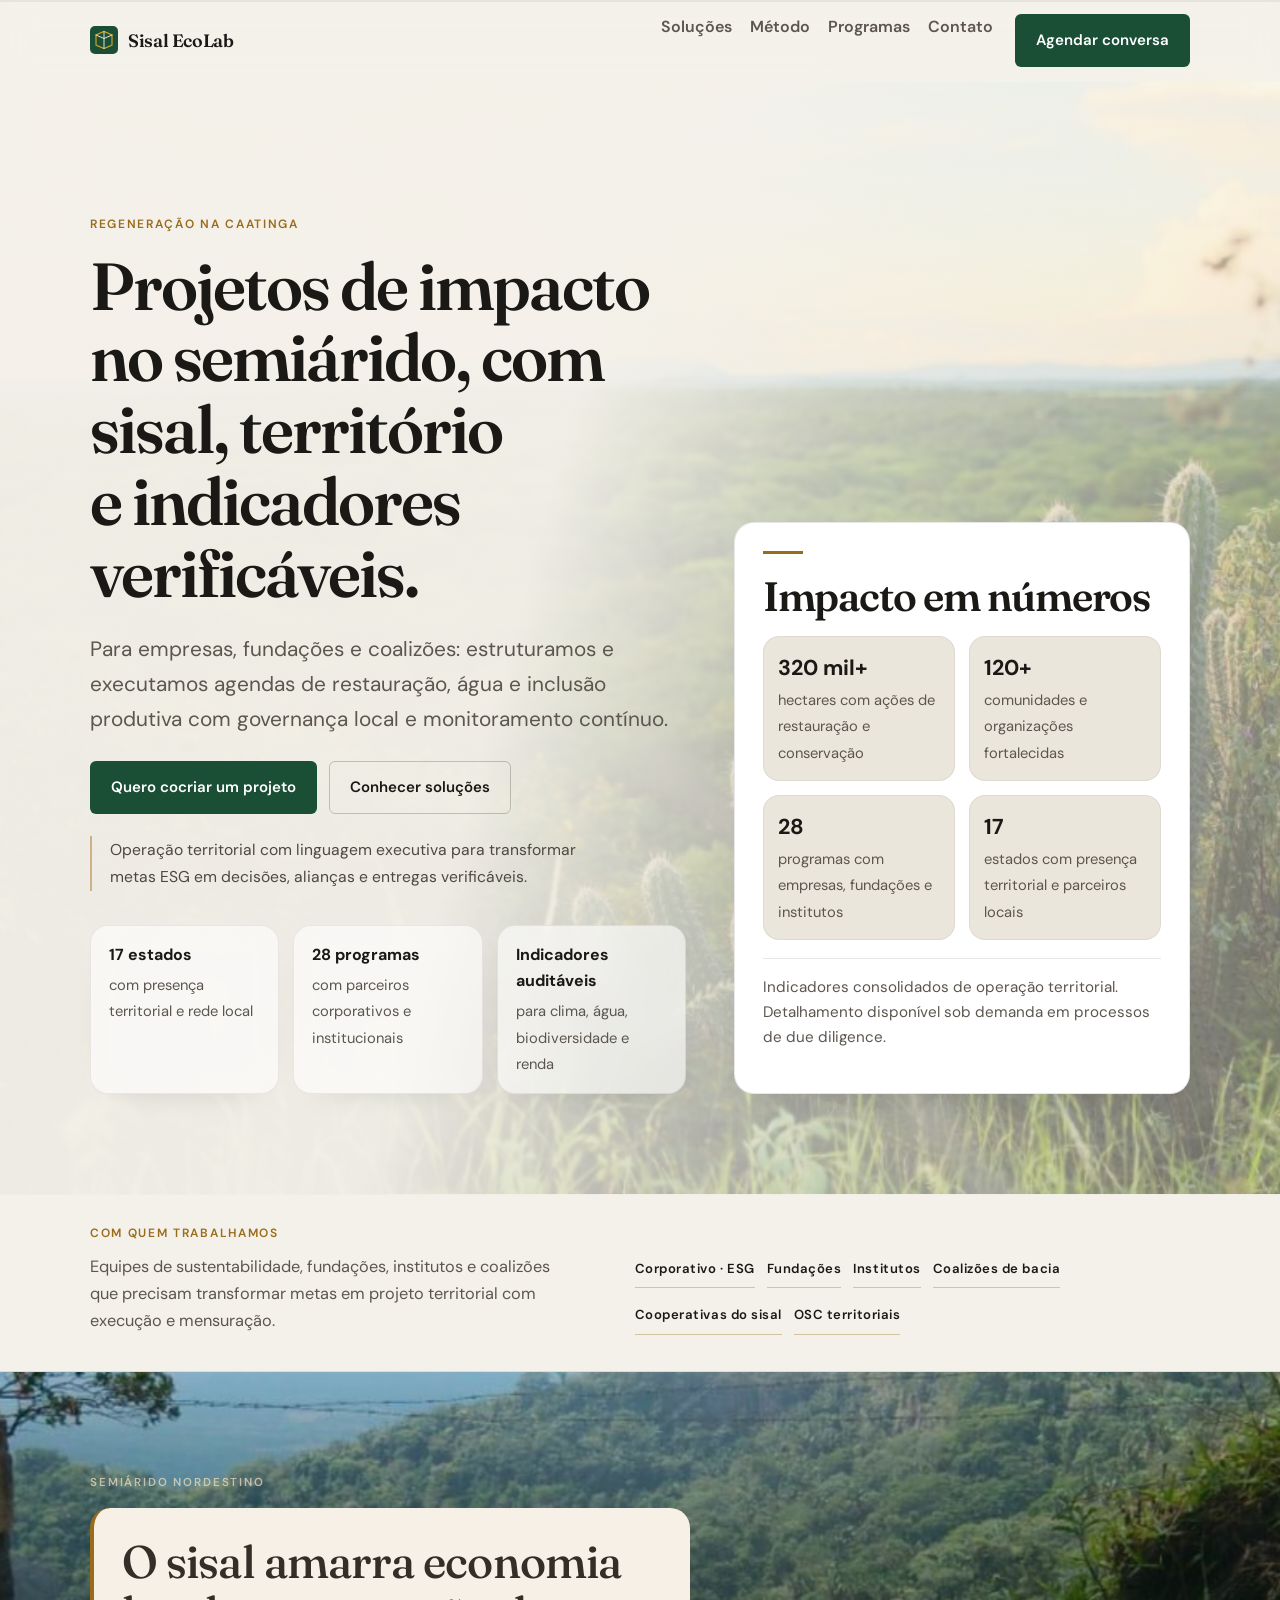
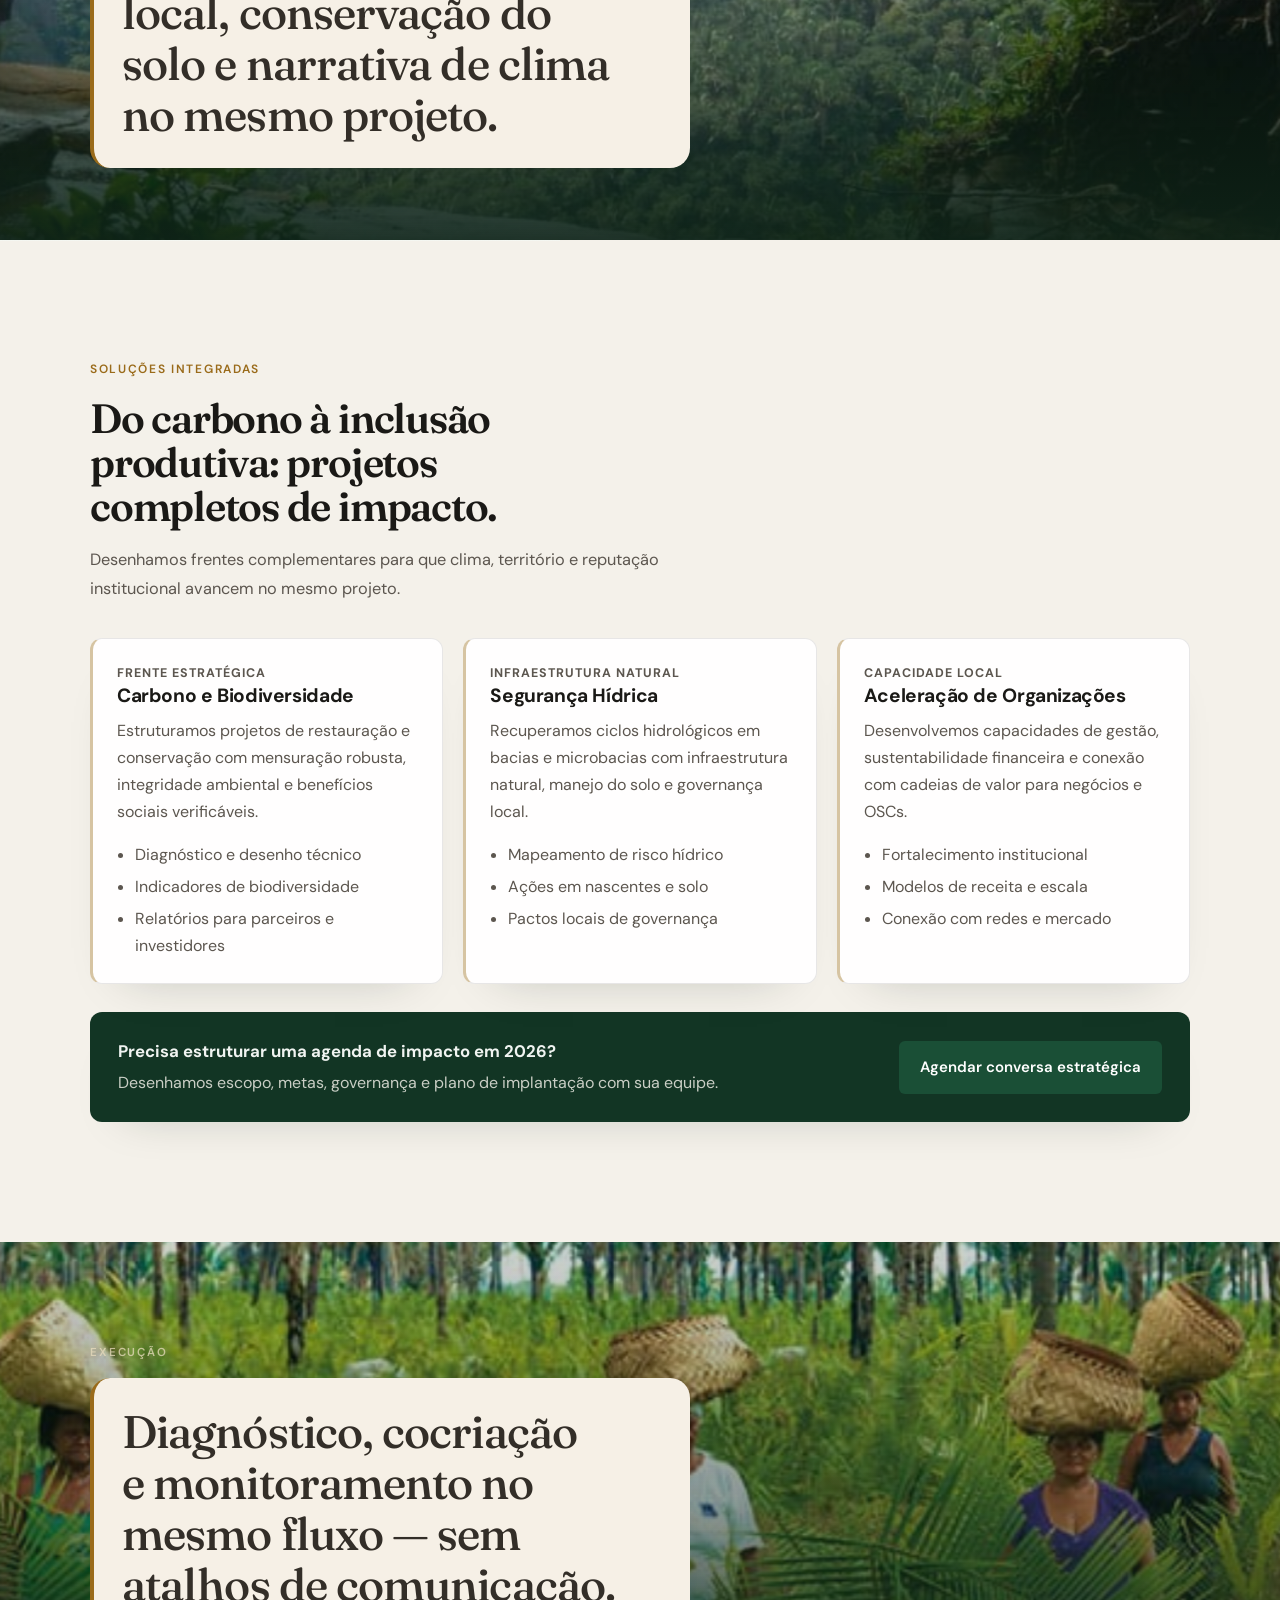
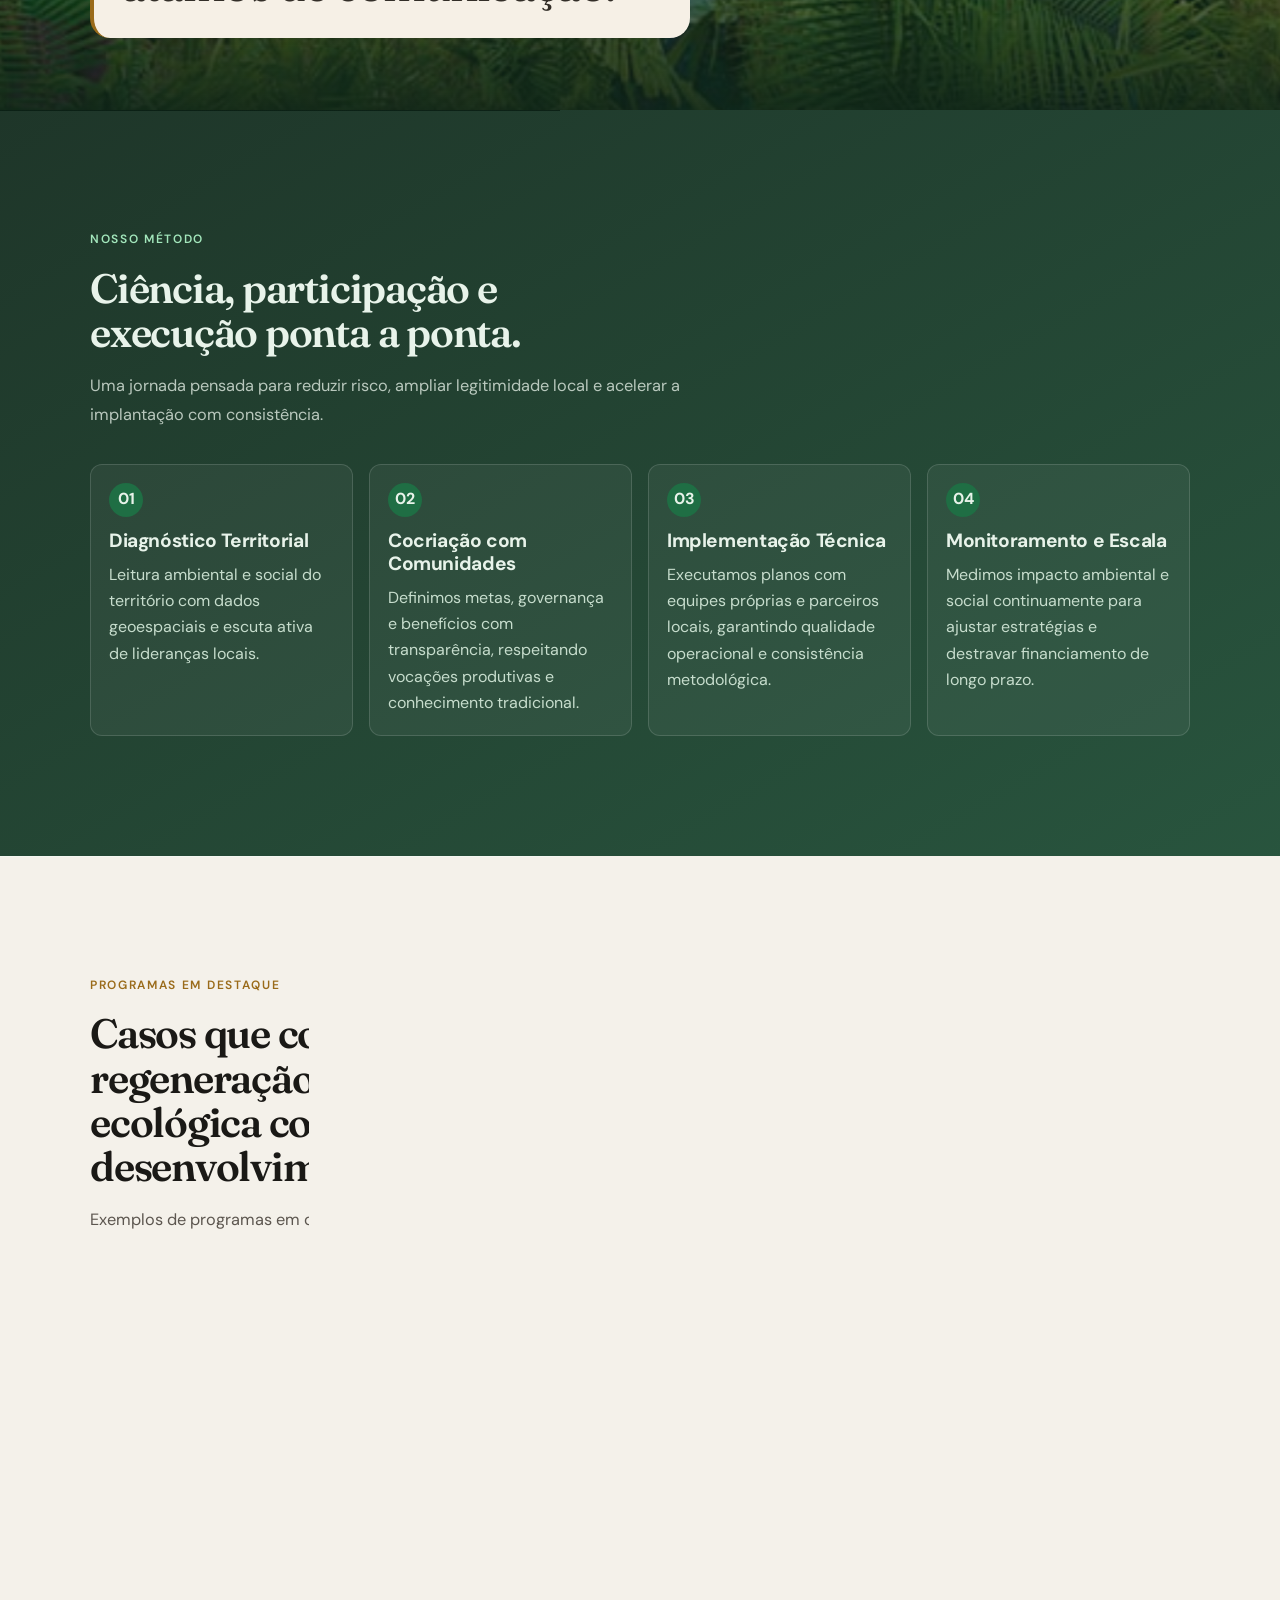
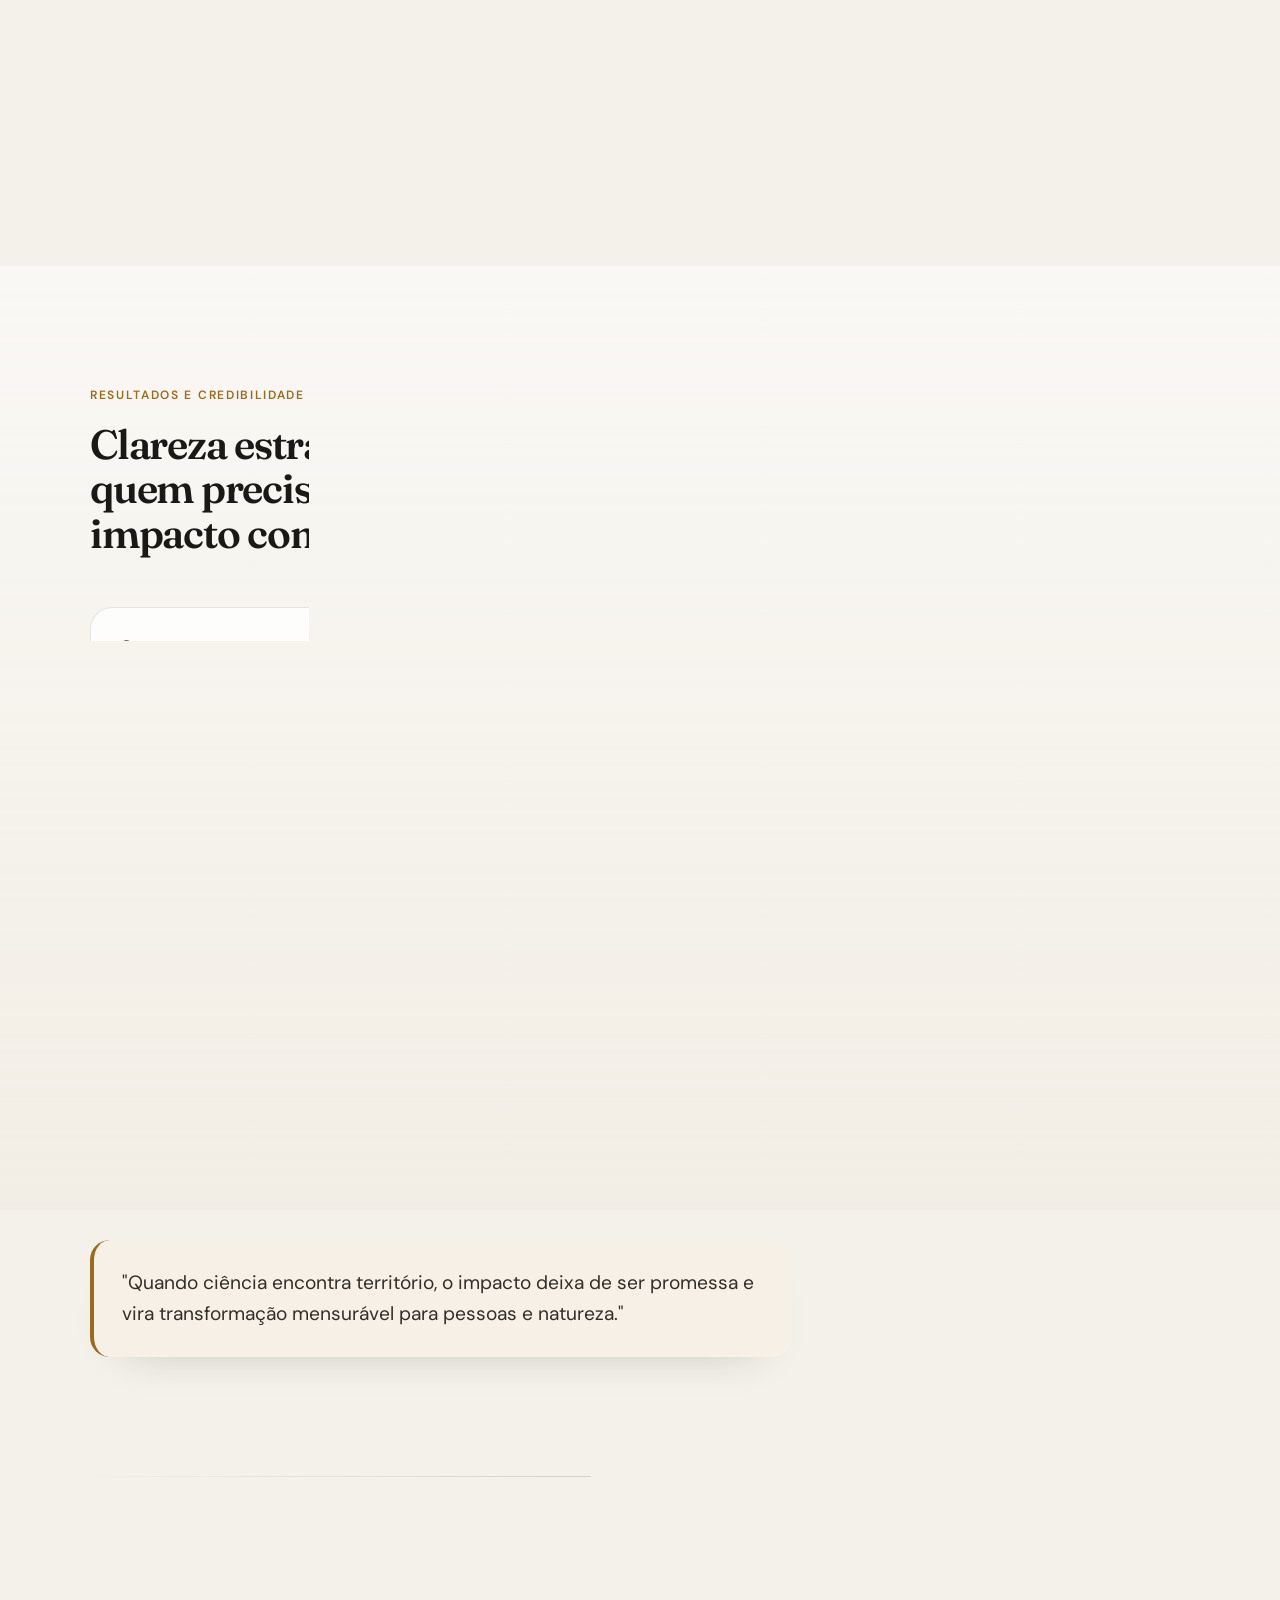
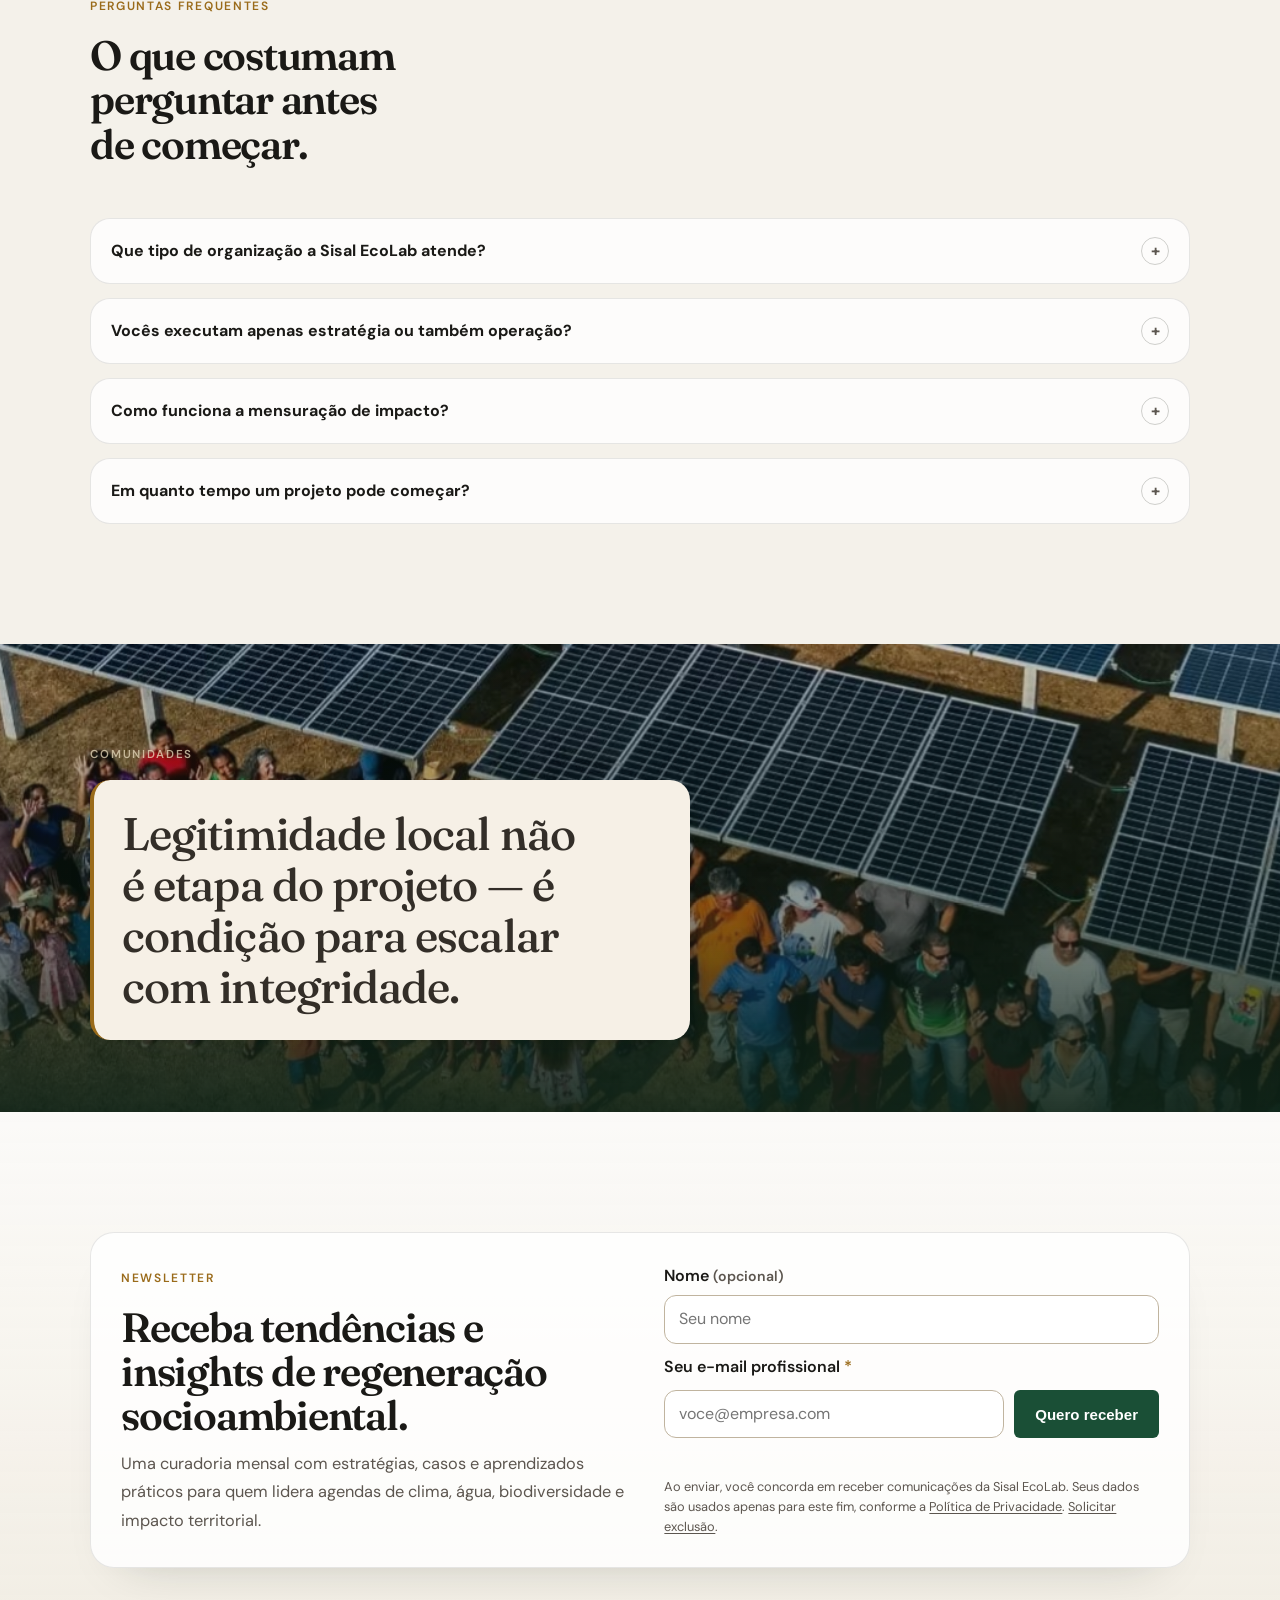
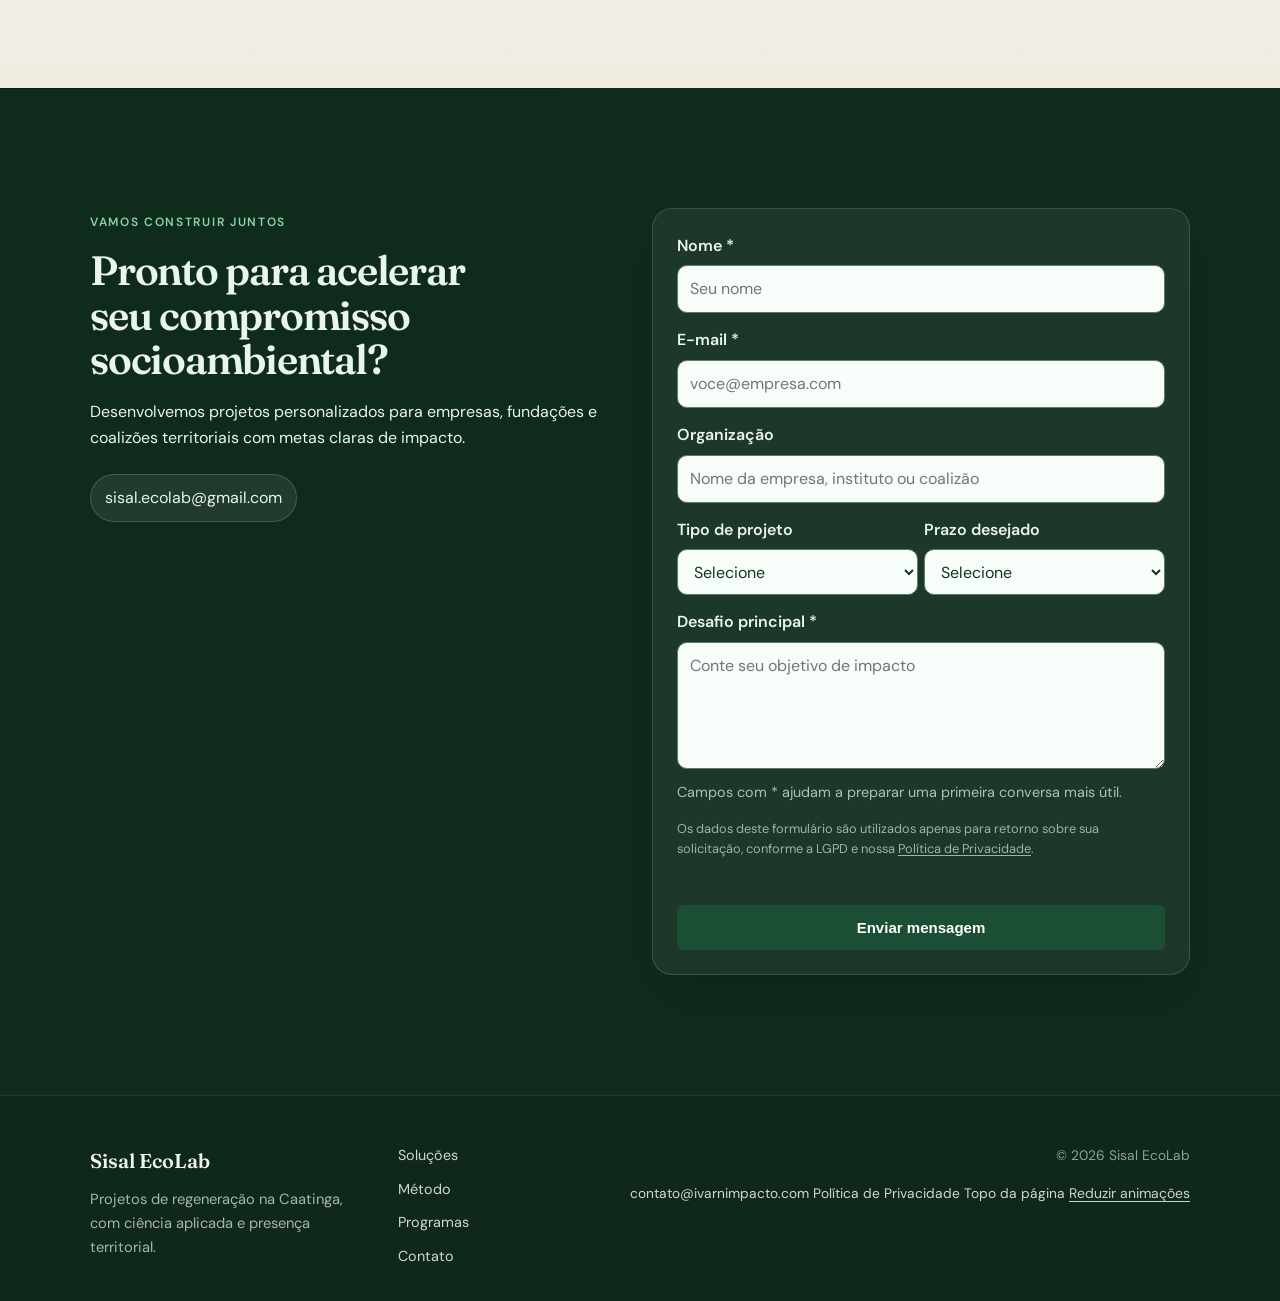
==== commit 161f7f02: "fix: atualiza e-mail de contato e remove botão do formulário Co-authored-by: Cursor <cursoragent@cur" ====
--- a/index.html
+++ b/index.html
@@ -534,8 +534,7 @@
               coalizões territoriais com metas claras de impacto.
             </p>
             <div class="contact-options">
-              <a href="mailto:contato@ivarnimpacto.com">contato@ivarnimpacto.com</a>
-              <a href="#contato-form">Usar formulário ao lado</a>
+              <a href="mailto:sisal.ecolab@gmail.com">sisal.ecolab@gmail.com</a>
             </div>
           </div>
           <form
